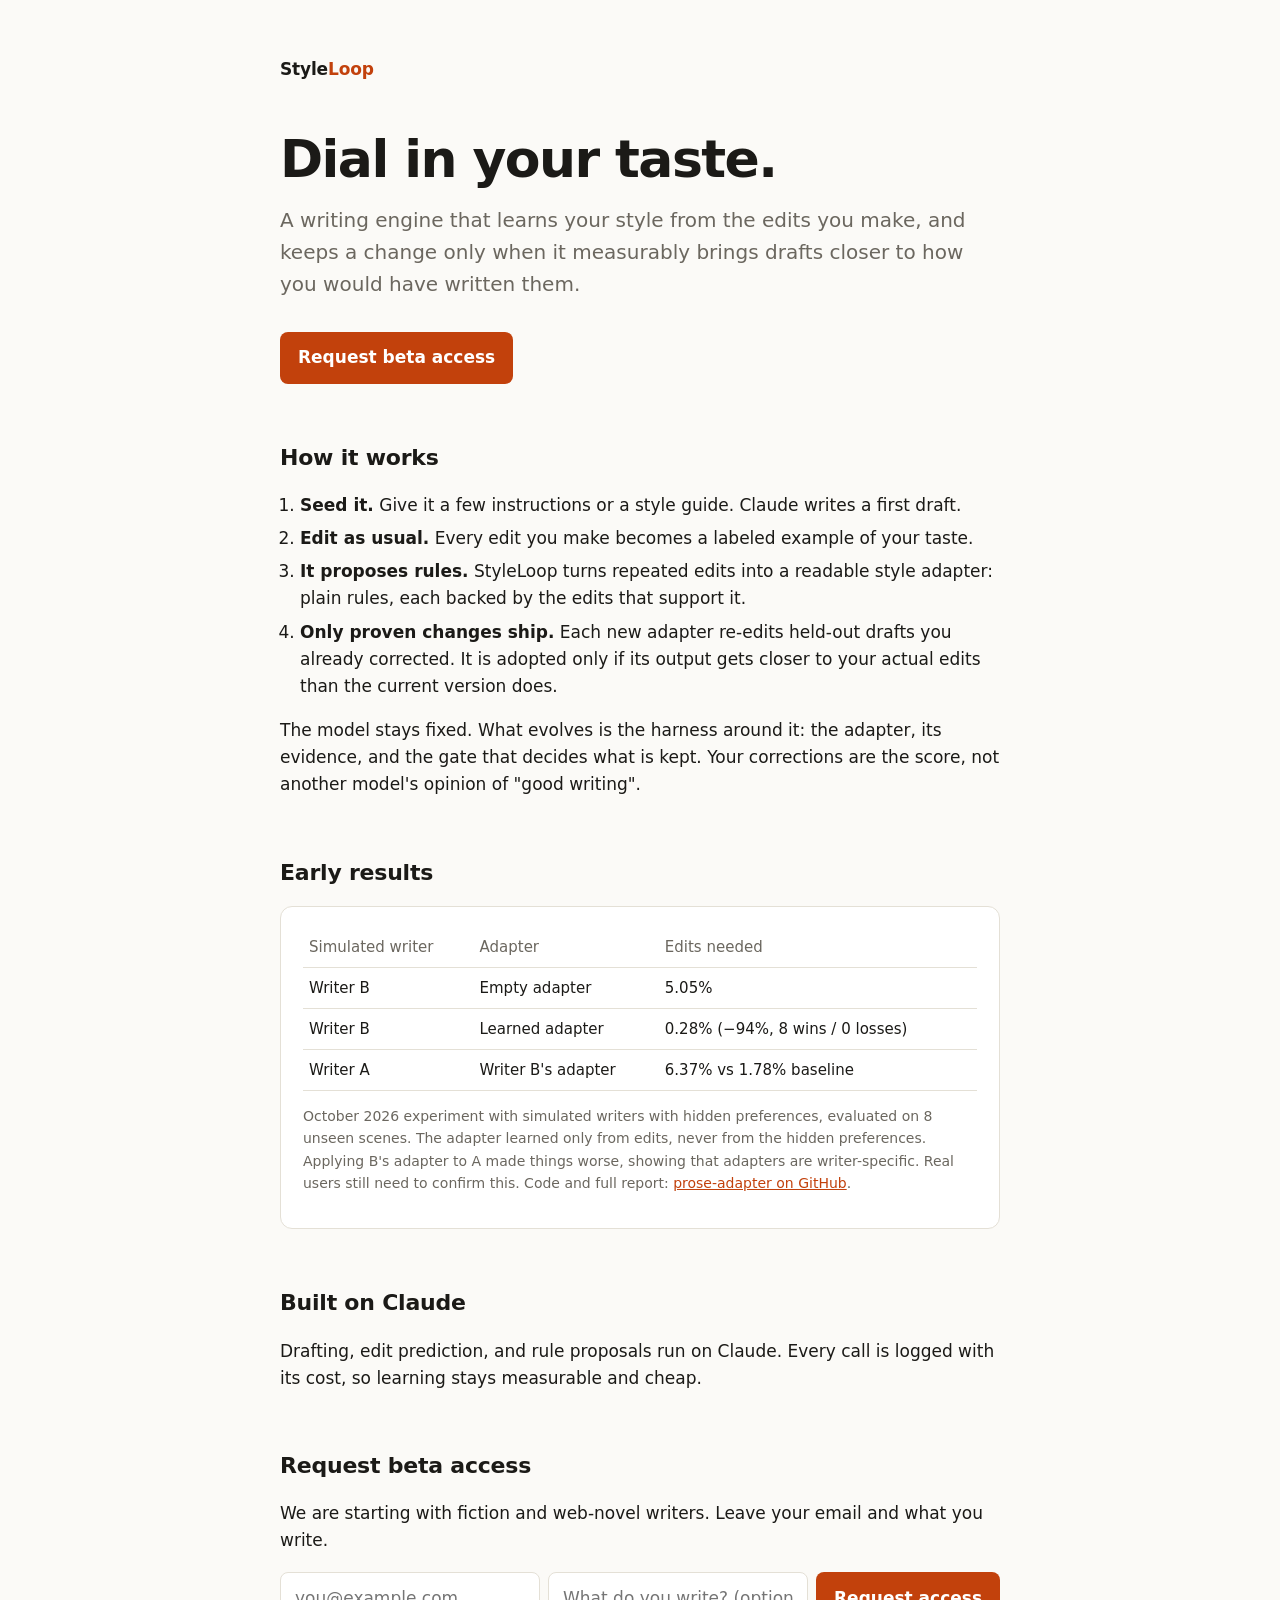
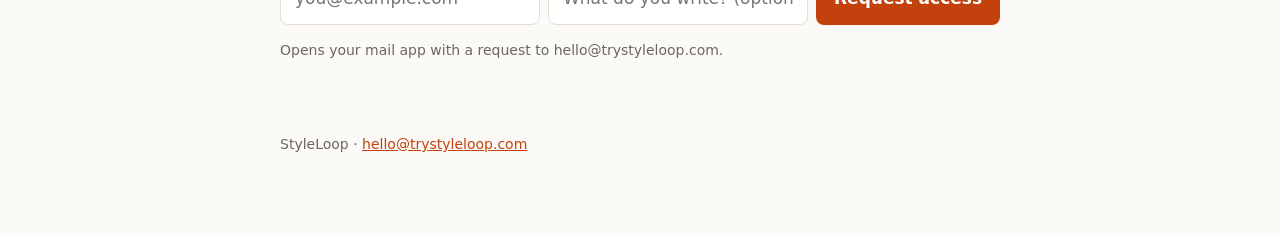
==== index.html @ 72908c26 "StyleLoop 한 페이지 사이트: 소개·시연 결과·베타 신청 Co-Authored-By: Claude Opus 5.5 <noreply@anthropic.com>" ====
<!doctype html>
<html lang="en">
<head>
<meta charset="utf-8">
<meta name="viewport" content="width=device-width, initial-scale=1">
<title>StyleLoop — Dial in your taste</title>
<meta name="description" content="StyleLoop is a writing engine that learns your style from the edits you make, and only keeps what measurably brings it closer to you.">
<style>
:root{--bg:#fbfaf7;--fg:#1b1a17;--muted:#6b675f;--line:#e4e0d6;--accent:#c2410c;--card:#fff}
@media (prefers-color-scheme:dark){:root{--bg:#141311;--fg:#eeeae2;--muted:#a19c91;--line:#2c2a26;--accent:#fb923c;--card:#1c1b18}}
*{box-sizing:border-box}
body{margin:0;background:var(--bg);color:var(--fg);font:17px/1.6 ui-sans-serif,system-ui,-apple-system,"Segoe UI",sans-serif}
main{max-width:760px;margin:0 auto;padding:56px 20px 80px}
.brand{font-weight:700;letter-spacing:-.01em}
.brand span{color:var(--accent)}
h1{font-size:clamp(34px,6vw,52px);line-height:1.1;letter-spacing:-.03em;margin:48px 0 16px}
.lead{font-size:20px;color:var(--muted);margin:0 0 32px}
h2{font-size:22px;margin:56px 0 12px;letter-spacing:-.01em}
ol,ul{padding-left:20px}li{margin:6px 0}
.card{background:var(--card);border:1px solid var(--line);border-radius:12px;padding:20px 22px;margin:16px 0}
table{width:100%;border-collapse:collapse;font-size:15px}
td,th{padding:8px 6px;border-bottom:1px solid var(--line);text-align:left}
th{color:var(--muted);font-weight:500}
.note{font-size:14px;color:var(--muted)}
form{display:flex;gap:8px;flex-wrap:wrap;margin-top:12px}
input{flex:1 1 240px;padding:12px 14px;border:1px solid var(--line);border-radius:8px;background:var(--card);color:var(--fg);font:inherit}
button{padding:12px 18px;border:0;border-radius:8px;background:var(--accent);color:#fff;font:inherit;font-weight:600;cursor:pointer}
a{color:var(--accent)}
footer{margin-top:72px;font-size:14px;color:var(--muted)}
</style>
</head>
<body>
<main>
<div class="brand">Style<span>Loop</span></div>

<h1>Dial in your taste.</h1>
<p class="lead">A writing engine that learns your style from the edits you make, and keeps a change only when it measurably brings drafts closer to how you would have written them.</p>

<a href="#beta"><button type="button">Request beta access</button></a>

<h2>How it works</h2>
<ol>
  <li><strong>Seed it.</strong> Give it a few instructions or a style guide. Claude writes a first draft.</li>
  <li><strong>Edit as usual.</strong> Every edit you make becomes a labeled example of your taste.</li>
  <li><strong>It proposes rules.</strong> StyleLoop turns repeated edits into a readable style adapter: plain rules, each backed by the edits that support it.</li>
  <li><strong>Only proven changes ship.</strong> Each new adapter re-edits held-out drafts you already corrected. It is adopted only if its output gets closer to your actual edits than the current version does.</li>
</ol>
<p>The model stays fixed. What evolves is the harness around it: the adapter, its evidence, and the gate that decides what is kept. Your corrections are the score, not another model's opinion of "good writing".</p>

<h2>Early results</h2>
<div class="card">
<table>
<tr><th>Simulated writer</th><th>Adapter</th><th>Edits needed</th></tr>
<tr><td>Writer B</td><td>Empty adapter</td><td>5.05%</td></tr>
<tr><td>Writer B</td><td>Learned adapter</td><td>0.28% (−94%, 8 wins / 0 losses)</td></tr>
<tr><td>Writer A</td><td>Writer B's adapter</td><td>6.37% vs 1.78% baseline</td></tr>
</table>
<p class="note">October 2026 experiment with simulated writers with hidden preferences, evaluated on 8 unseen scenes. The adapter learned only from edits, never from the hidden preferences. Applying B's adapter to A made things worse, showing that adapters are writer-specific. Real users still need to confirm this. Code and full report: <a href="https://github.com/moneycode11101-svg/prose-adapter">prose-adapter on GitHub</a>.</p>
</div>

<h2>Built on Claude</h2>
<p>Drafting, edit prediction, and rule proposals run on Claude. Every call is logged with its cost, so learning stays measurable and cheap.</p>

<h2 id="beta">Request beta access</h2>
<p>We are starting with fiction and web-novel writers. Leave your email and what you write.</p>
<form id="f">
  <input type="email" id="email" required placeholder="you@example.com" aria-label="Email">
  <input type="text" id="what" placeholder="What do you write? (optional)" aria-label="What do you write">
  <button type="submit">Request access</button>
</form>
<p class="note">Opens your mail app with a request to hello@trystyleloop.com.</p>

<footer>StyleLoop · <a href="mailto:hello@trystyleloop.com">hello@trystyleloop.com</a></footer>
</main>
<script>
document.getElementById('f').addEventListener('submit', function (e) {
  e.preventDefault();
  var email = document.getElementById('email').value;
  var what = document.getElementById('what').value;
  var body = 'Email: ' + email + '\nWhat I write: ' + what;
  location.href = 'mailto:hello@trystyleloop.com?subject=' + encodeURIComponent('StyleLoop beta request') + '&body=' + encodeURIComponent(body);
});
</script>
</body>
</html>
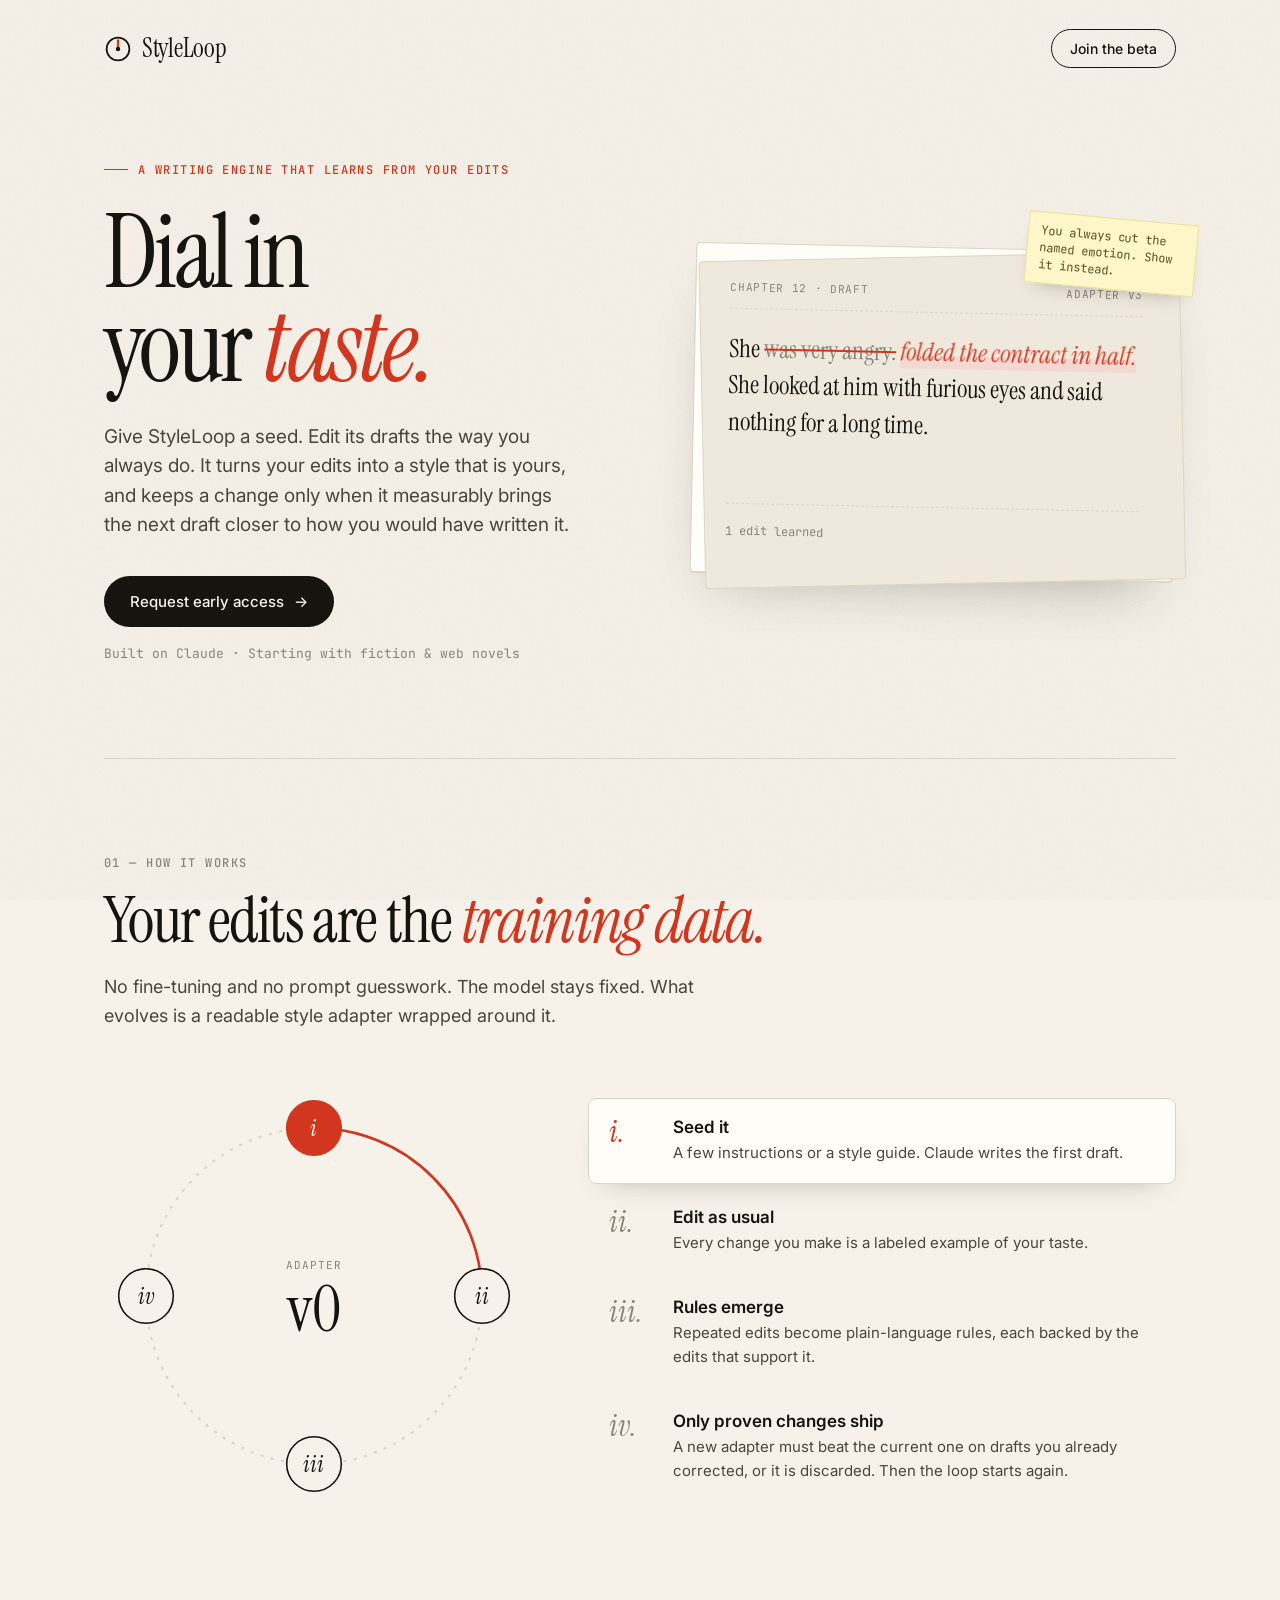
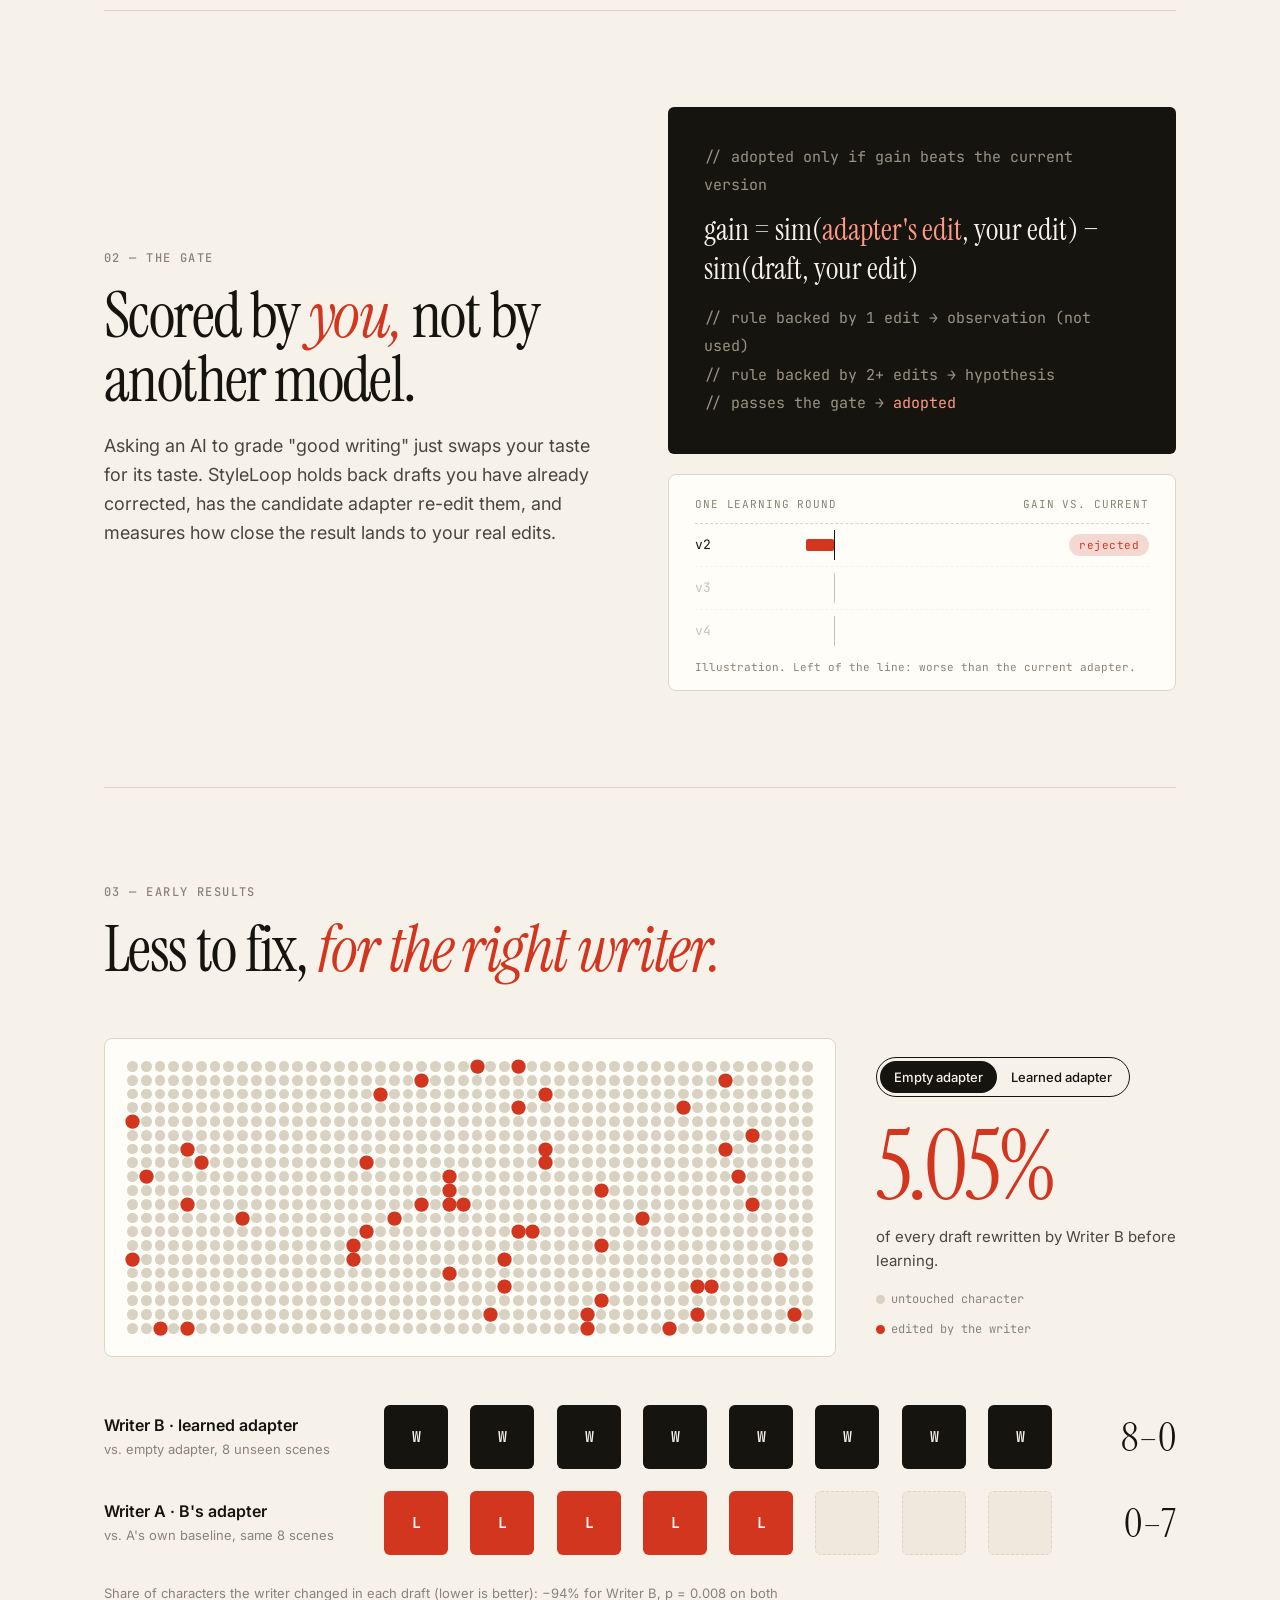
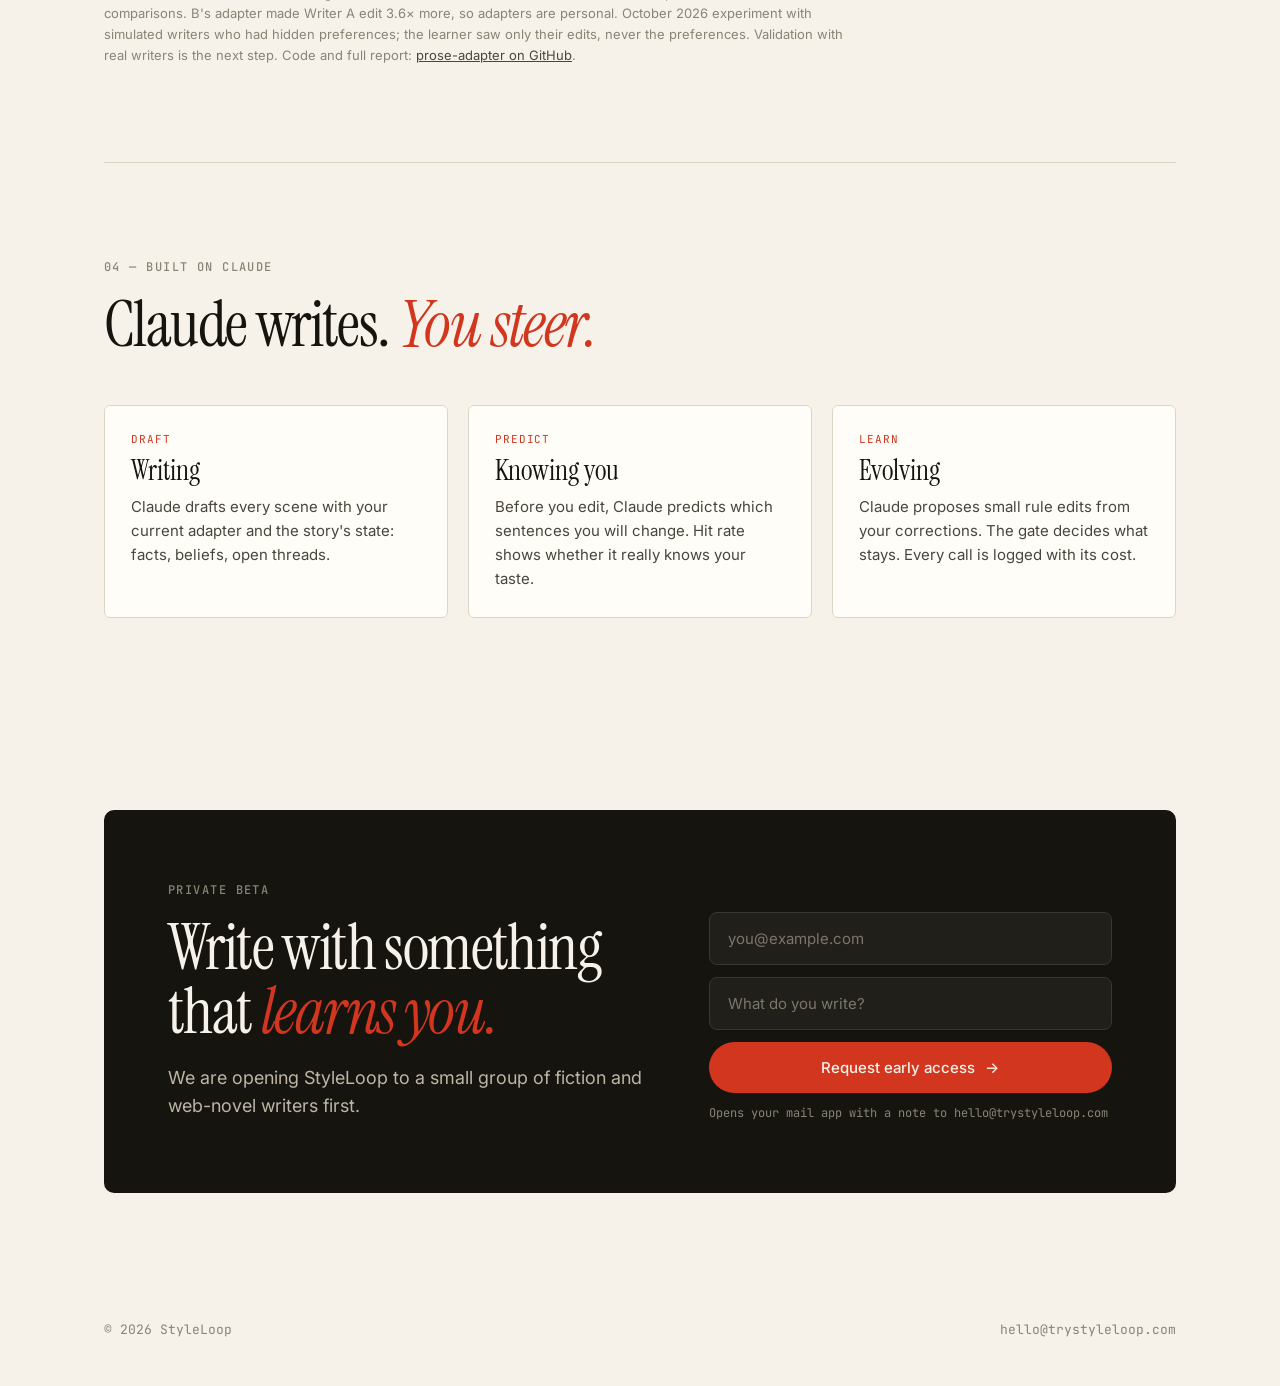
==== commit ed49ecc0: "사이트 재디자인: 편집 원고 콘셉트, 루프·관문·결과 모션그래픽 Co-Authored-By: Claude Opus 5.5 <noreply@anthropic.com>" ====
--- a/index.html
+++ b/index.html
@@ -4,80 +4,478 @@
 <meta charset="utf-8">
 <meta name="viewport" content="width=device-width, initial-scale=1">
 <title>StyleLoop — Dial in your taste</title>
-<meta name="description" content="StyleLoop is a writing engine that learns your style from the edits you make, and only keeps what measurably brings it closer to you.">
+<meta name="description" content="StyleLoop is a writing engine that learns your style from the edits you make, and keeps a change only when it measurably brings drafts closer to you.">
+<link rel="preconnect" href="https://fonts.googleapis.com">
+<link rel="preconnect" href="https://fonts.gstatic.com" crossorigin>
+<link href="https://fonts.googleapis.com/css2?family=Instrument+Serif:ital@0;1&family=Inter:wght@400;500;600&family=JetBrains+Mono:wght@400;500&display=swap" rel="stylesheet">
 <style>
-:root{--bg:#fbfaf7;--fg:#1b1a17;--muted:#6b675f;--line:#e4e0d6;--accent:#c2410c;--card:#fff}
-@media (prefers-color-scheme:dark){:root{--bg:#141311;--fg:#eeeae2;--muted:#a19c91;--line:#2c2a26;--accent:#fb923c;--card:#1c1b18}}
-*{box-sizing:border-box}
-body{margin:0;background:var(--bg);color:var(--fg);font:17px/1.6 ui-sans-serif,system-ui,-apple-system,"Segoe UI",sans-serif}
-main{max-width:760px;margin:0 auto;padding:56px 20px 80px}
-.brand{font-weight:700;letter-spacing:-.01em}
-.brand span{color:var(--accent)}
-h1{font-size:clamp(34px,6vw,52px);line-height:1.1;letter-spacing:-.03em;margin:48px 0 16px}
-.lead{font-size:20px;color:var(--muted);margin:0 0 32px}
-h2{font-size:22px;margin:56px 0 12px;letter-spacing:-.01em}
-ol,ul{padding-left:20px}li{margin:6px 0}
-.card{background:var(--card);border:1px solid var(--line);border-radius:12px;padding:20px 22px;margin:16px 0}
-table{width:100%;border-collapse:collapse;font-size:15px}
-td,th{padding:8px 6px;border-bottom:1px solid var(--line);text-align:left}
-th{color:var(--muted);font-weight:500}
-.note{font-size:14px;color:var(--muted)}
-form{display:flex;gap:8px;flex-wrap:wrap;margin-top:12px}
-input{flex:1 1 240px;padding:12px 14px;border:1px solid var(--line);border-radius:8px;background:var(--card);color:var(--fg);font:inherit}
-button{padding:12px 18px;border:0;border-radius:8px;background:var(--accent);color:#fff;font:inherit;font-weight:600;cursor:pointer}
-a{color:var(--accent)}
-footer{margin-top:72px;font-size:14px;color:var(--muted)}
+:root{
+  --paper:#f6f2ea;--paper-2:#efe9dd;--ink:#16140f;--ink-2:#4a463d;--muted:#8a8476;
+  --line:#ddd5c4;--red:#d2361f;--red-soft:#f4d9d2;--green:#2f6b3f;--card:#fffdf8;
+  --serif:"Instrument Serif",Georgia,serif;--sans:Inter,system-ui,-apple-system,sans-serif;--mono:"JetBrains Mono",ui-monospace,monospace;
+}
+*{box-sizing:border-box;margin:0;padding:0}
+html{scroll-behavior:smooth}
+body{background:var(--paper);color:var(--ink);font:16px/1.6 var(--sans);-webkit-font-smoothing:antialiased;overflow-x:hidden}
+body::before{content:"";position:fixed;inset:0;pointer-events:none;opacity:.35;z-index:0;
+  background-image:url("data:image/svg+xml,%3Csvg xmlns='http://www.w3.org/2000/svg' width='160' height='160'%3E%3Cfilter id='n'%3E%3CfeTurbulence type='fractalNoise' baseFrequency='.9' numOctaves='2'/%3E%3CfeColorMatrix values='0 0 0 0 0 0 0 0 0 0 0 0 0 0 0 0 0 0 .08 0'/%3E%3C/filter%3E%3Crect width='100%25' height='100%25' filter='url(%23n)'/%3E%3C/svg%3E")}
+.wrap{position:relative;z-index:1;max-width:1120px;margin:0 auto;padding:0 24px}
+a{color:inherit}
+
+/* nav */
+nav{display:flex;align-items:center;justify-content:space-between;padding:28px 0}
+.logo{display:flex;align-items:center;gap:10px;font-family:var(--serif);font-size:26px;letter-spacing:-.01em;text-decoration:none}
+.logo svg{width:28px;height:28px}
+.nav-cta{font:500 14px var(--sans);text-decoration:none;padding:10px 18px;border:1px solid var(--ink);border-radius:999px;transition:.2s}
+.nav-cta:hover{background:var(--ink);color:var(--paper)}
+
+/* hero */
+.hero{display:grid;grid-template-columns:1.05fr .95fr;gap:56px;align-items:center;padding:64px 0 96px}
+.eyebrow{font:500 12px var(--mono);letter-spacing:.12em;text-transform:uppercase;color:var(--red);display:flex;align-items:center;gap:10px;margin-bottom:28px}
+.eyebrow::before{content:"";width:24px;height:1px;background:var(--red)}
+h1{font-family:var(--serif);font-weight:400;font-size:clamp(56px,8vw,104px);line-height:.92;letter-spacing:-.035em}
+h1 em{color:var(--red)}
+.lead{font-size:19px;line-height:1.55;color:var(--ink-2);max-width:470px;margin:28px 0 36px}
+.btn{display:inline-flex;align-items:center;gap:10px;background:var(--ink);color:var(--paper);font:500 15px var(--sans);text-decoration:none;padding:16px 26px;border-radius:999px;border:0;cursor:pointer;transition:transform .2s,background .2s}
+.btn:hover{background:var(--red);transform:translateY(-2px)}
+.btn span{transition:transform .2s}.btn:hover span{transform:translateX(4px)}
+.hero-note{margin-top:18px;font:13px var(--mono);color:var(--muted)}
+
+/* manuscript card */
+.sheet{position:relative;background:var(--card);border:1px solid var(--line);border-radius:4px;padding:36px 34px 28px;
+  box-shadow:0 1px 0 var(--line),0 30px 60px -30px rgba(40,30,10,.35);transform:rotate(1.2deg)}
+.sheet::after{content:"";position:absolute;inset:8px -8px -8px 8px;background:var(--paper-2);border:1px solid var(--line);border-radius:4px;z-index:-1;transform:rotate(-2.4deg)}
+.sheet-head{display:flex;justify-content:space-between;font:11px var(--mono);color:var(--muted);letter-spacing:.06em;text-transform:uppercase;margin-bottom:22px;padding-bottom:14px;border-bottom:1px dashed var(--line)}
+.prose{font-family:var(--serif);font-size:25px;line-height:1.45;min-height:150px}
+.prose del{color:var(--muted);text-decoration:line-through;text-decoration-color:var(--red);text-decoration-thickness:2px}
+.prose ins{text-decoration:none;color:var(--red);font-style:italic;background:linear-gradient(transparent 62%,var(--red-soft) 62%)}
+.prose .fade{animation:fade .5s ease both}
+@keyframes fade{from{opacity:0;transform:translateY(3px)}to{opacity:1;transform:none}}
+.margin-note{position:absolute;right:-18px;top:-34px;transform:rotate(4deg);background:#fff6c9;border:1px solid #eadf9d;padding:10px 12px;font:12px/1.4 var(--mono);color:#5a5020;width:170px;box-shadow:0 10px 20px -12px rgba(0,0,0,.3)}
+.sheet-foot{display:flex;align-items:center;justify-content:space-between;margin-top:22px;padding-top:14px;border-top:1px dashed var(--line);font:12px var(--mono);color:var(--muted)}
+.chip{display:inline-flex;align-items:center;gap:6px;padding:5px 10px;border-radius:999px;background:#e3efe4;color:var(--green);font-weight:500}
+.chip::before{content:"";width:6px;height:6px;border-radius:50%;background:var(--green)}
+
+/* sections */
+section{padding:96px 0;border-top:1px solid var(--line)}
+.sec-label{font:500 12px var(--mono);letter-spacing:.12em;text-transform:uppercase;color:var(--muted);margin-bottom:18px}
+h2{font-family:var(--serif);font-weight:400;font-size:clamp(40px,5vw,64px);line-height:1;letter-spacing:-.025em;max-width:780px}
+h2 em{color:var(--red)}
+.sub{color:var(--ink-2);font-size:18px;max-width:620px;margin-top:20px}
+
+/* loop */
+
+/* principle */
+.principle{display:grid;grid-template-columns:1fr 1fr;gap:56px;align-items:center}
+.formula{background:var(--ink);color:var(--paper);border-radius:6px;padding:36px;font:15px/1.9 var(--mono)}
+.formula .k{color:#ff9a85}.formula .c{color:#9a9384}
+.formula .big{font-family:var(--serif);font-size:30px;line-height:1.3;color:var(--paper);display:block;margin:10px 0 16px}
+
+.fine{font-size:13px;color:var(--muted);margin-top:28px;max-width:760px}
+.fine a{color:var(--ink-2)}
+
+/* claude */
+.claude-grid{display:grid;grid-template-columns:repeat(3,1fr);gap:20px;margin-top:48px}
+.cg{background:var(--card);border:1px solid var(--line);border-radius:6px;padding:26px}
+.cg .tag{font:11px var(--mono);letter-spacing:.08em;text-transform:uppercase;color:var(--red)}
+.cg h3{font-family:var(--serif);font-weight:400;font-size:28px;margin:10px 0 8px;line-height:1.1}
+.cg p{color:var(--ink-2);font-size:15px}
+
+/* beta */
+.beta{background:var(--ink);color:var(--paper);border-radius:10px;padding:72px 64px;display:grid;grid-template-columns:1.1fr .9fr;gap:48px;align-items:end;margin:96px 0}
+.beta h2{color:var(--paper)}
+.beta .sub{color:#bdb6a6}
+form{display:grid;gap:12px}
+input{width:100%;padding:16px 18px;border-radius:8px;border:1px solid #3a372f;background:#211f19;color:var(--paper);font:15px var(--sans);outline:none;transition:border .2s}
+input::placeholder{color:#7d776a}
+input:focus{border-color:var(--red)}
+form .btn{background:var(--red);justify-content:center}
+form .btn:hover{background:#ef4a30}
+.form-note{font:12px var(--mono);color:#8a8476}
+
+footer{display:flex;justify-content:space-between;align-items:center;padding:32px 0 48px;font:13px var(--mono);color:var(--muted)}
+footer a{text-decoration:none}footer a:hover{color:var(--red)}
+
+
+/* loop ring */
+.loop-wrap{display:grid;grid-template-columns:420px 1fr;gap:64px;align-items:center;margin-top:56px}
+.ring{width:100%;max-width:420px;aspect-ratio:1;position:relative}
+.ring svg{width:100%;height:100%;overflow:visible}
+.ring .track{fill:none;stroke:var(--line);stroke-width:2;stroke-dasharray:3 7}
+.ring .prog{fill:none;stroke:var(--red);stroke-width:2.5;stroke-linecap:round;transition:stroke-dashoffset 1.4s cubic-bezier(.6,0,.2,1)}
+.ring .node circle{fill:var(--paper);stroke:var(--ink);stroke-width:1.5;transition:.4s}
+.ring .node text{font:italic 22px var(--serif);fill:var(--ink);text-anchor:middle;dominant-baseline:central;transition:.4s}
+.ring .node.on circle{fill:var(--red);stroke:var(--red)}
+.ring .node.on text{fill:#fff}
+.ring-center{position:absolute;inset:0;display:flex;flex-direction:column;align-items:center;justify-content:center;pointer-events:none}
+.ring-center .k{font:11px var(--mono);letter-spacing:.1em;text-transform:uppercase;color:var(--muted)}
+.ring-center .v{font-family:var(--serif);font-size:64px;line-height:1;margin-top:6px}
+.ring-center .v.bump{animation:bump .6s ease}
+@keyframes bump{0%{transform:scale(1)}40%{transform:scale(1.18);color:var(--red)}100%{transform:scale(1)}}
+.steps{display:grid;gap:4px}
+.st{display:grid;grid-template-columns:48px 1fr;gap:16px;padding:18px 20px;border-radius:8px;border:1px solid transparent;transition:.4s}
+.st .n{font:italic 30px/1 var(--serif);color:var(--muted);transition:.4s}
+.st h3{font:600 17px var(--sans);margin-bottom:4px}
+.st p{color:var(--ink-2);font-size:15px}
+.st.on{background:var(--card);border-color:var(--line);box-shadow:0 14px 30px -20px rgba(40,30,10,.35)}
+.st.on .n{color:var(--red)}
+
+/* gate animation */
+.gate{background:var(--card);border:1px solid var(--line);border-radius:8px;padding:22px 26px 16px;margin-top:20px}
+.gate-head{display:flex;justify-content:space-between;font:11px var(--mono);letter-spacing:.08em;text-transform:uppercase;color:var(--muted);margin-bottom:12px}
+.cand{display:grid;grid-template-columns:44px 1fr 112px;gap:14px;align-items:center;padding:10px 0;border-top:1px dashed var(--line);font:13px var(--mono);opacity:.25;transition:opacity .4s}
+.cand.show{opacity:1}
+.cand .axis{position:relative;height:18px}
+.cand .axis::before{content:"";position:absolute;left:30%;top:-6px;bottom:-6px;width:1px;background:var(--ink)}
+.cand .gbar{position:absolute;top:3px;height:12px;border-radius:2px;background:var(--muted);width:0;left:30%;transition:width .9s cubic-bezier(.2,.8,.2,1),left .9s cubic-bezier(.2,.8,.2,1),background .3s}
+.cand .verdict{justify-self:end;padding:4px 10px;border-radius:999px;font-size:11px;letter-spacing:.04em;opacity:0;transform:scale(.8);transition:.35s}
+.cand.done .verdict{opacity:1;transform:none}
+.verdict.no{background:var(--red-soft);color:var(--red)}
+.verdict.yes{background:#e3efe4;color:var(--green)}
+.cand.adopted .gbar{background:var(--green)}
+.cand.rejected .gbar{background:var(--red)}
+.gate-foot{font:11px var(--mono);color:var(--muted);margin-top:8px}
+
+/* results: dot field */
+.field-wrap{display:grid;grid-template-columns:1fr 300px;gap:40px;margin-top:56px;align-items:center}
+.field{display:grid;grid-template-columns:repeat(50,1fr);gap:3px;padding:22px;background:var(--card);border:1px solid var(--line);border-radius:8px}
+.field i{display:block;aspect-ratio:1;border-radius:50%;background:#d9d2c2;transition:background .5s,transform .5s}
+.field i.r{background:var(--red);transform:scale(1.3)}
+.toggle{display:inline-flex;border:1px solid var(--ink);border-radius:999px;padding:3px;margin-bottom:22px}
+.toggle button{border:0;background:none;font:500 13px var(--sans);padding:8px 14px;border-radius:999px;cursor:pointer;color:var(--ink);transition:.3s}
+.toggle button.on{background:var(--ink);color:var(--paper)}
+.readout .big{font-family:var(--serif);font-size:96px;line-height:1;letter-spacing:-.03em;transition:color .4s}
+.readout .big.red{color:var(--red)}
+.readout .cap{color:var(--ink-2);margin-top:10px;font-size:15px;min-height:48px}
+.readout .legend{display:flex;flex-wrap:wrap;gap:14px;margin-top:18px;font:12px var(--mono);color:var(--muted)}
+.readout .legend span::before{content:"";display:inline-block;width:9px;height:9px;border-radius:50%;margin-right:6px;vertical-align:-1px;background:#d9d2c2}
+.readout .legend span.r::before{background:var(--red)}
+
+/* results: scene tiles */
+.duels{display:grid;gap:22px;margin-top:48px}
+.duel{display:grid;grid-template-columns:260px 1fr 90px;gap:20px;align-items:center}
+.duel .lbl{font-weight:600}.duel .lbl small{display:block;font-weight:400;color:var(--muted);font-size:13px}
+.tiles{display:grid;grid-template-columns:repeat(8,1fr);gap:8px;perspective:600px}
+.tile{aspect-ratio:1;max-width:64px;border-radius:6px;position:relative;transform-style:preserve-3d;transition:transform .6s cubic-bezier(.3,1.4,.5,1)}
+.tile b,.tile s{position:absolute;inset:0;display:flex;align-items:center;justify-content:center;border-radius:6px;backface-visibility:hidden;font:600 15px var(--mono);text-decoration:none}
+.tile b{background:var(--paper-2);border:1px dashed var(--line)}
+.tile s{transform:rotateY(180deg)}
+.tile.w s{background:var(--ink);color:var(--paper)}
+.tile.l s{background:var(--red);color:#fff}
+.tile.flip{transform:rotateY(180deg)}
+.duel .score{font-family:var(--serif);font-size:40px;line-height:1;text-align:right;font-variant-numeric:tabular-nums}
+
+@media (max-width:900px){
+  .loop-wrap,.field-wrap{grid-template-columns:1fr}
+  .ring{margin:0 auto;max-width:340px}
+  .duel{grid-template-columns:1fr;gap:10px}
+  .duel .score{text-align:left}
+}
+@media (max-width:540px){
+  .field{grid-template-columns:repeat(25,1fr);padding:14px}
+  .readout .big{font-size:72px}
+}
+
+/* reveal */
+.rv{opacity:0;transform:translateY(18px);transition:opacity .8s ease,transform .8s ease}
+.rv.in{opacity:1;transform:none}
+
+@media (max-width:900px){
+  .hero,.principle,.beta{grid-template-columns:1fr}
+  .hero{padding:32px 0 72px;gap:64px}
+  .margin-note{display:none}
+  .claude-grid{grid-template-columns:1fr}
+  .beta{padding:48px 28px}
+}
+@media (max-width:540px){
+  .wrap{padding:0 16px}
+  .prose{font-size:21px}
+  .sheet{padding:28px 22px 22px}
+  section{padding:72px 0}
+  footer{flex-direction:column;gap:10px}
+}
+@media (prefers-reduced-motion:reduce){*{animation:none!important;transition:none!important}.rv{opacity:1;transform:none}}
 </style>
 </head>
 <body>
-<main>
-<div class="brand">Style<span>Loop</span></div>
-
-<h1>Dial in your taste.</h1>
-<p class="lead">A writing engine that learns your style from the edits you make, and keeps a change only when it measurably brings drafts closer to how you would have written them.</p>
-
-<a href="#beta"><button type="button">Request beta access</button></a>
-
-<h2>How it works</h2>
-<ol>
-  <li><strong>Seed it.</strong> Give it a few instructions or a style guide. Claude writes a first draft.</li>
-  <li><strong>Edit as usual.</strong> Every edit you make becomes a labeled example of your taste.</li>
-  <li><strong>It proposes rules.</strong> StyleLoop turns repeated edits into a readable style adapter: plain rules, each backed by the edits that support it.</li>
-  <li><strong>Only proven changes ship.</strong> Each new adapter re-edits held-out drafts you already corrected. It is adopted only if its output gets closer to your actual edits than the current version does.</li>
-</ol>
-<p>The model stays fixed. What evolves is the harness around it: the adapter, its evidence, and the gate that decides what is kept. Your corrections are the score, not another model's opinion of "good writing".</p>
-
-<h2>Early results</h2>
-<div class="card">
-<table>
-<tr><th>Simulated writer</th><th>Adapter</th><th>Edits needed</th></tr>
-<tr><td>Writer B</td><td>Empty adapter</td><td>5.05%</td></tr>
-<tr><td>Writer B</td><td>Learned adapter</td><td>0.28% (−94%, 8 wins / 0 losses)</td></tr>
-<tr><td>Writer A</td><td>Writer B's adapter</td><td>6.37% vs 1.78% baseline</td></tr>
-</table>
-<p class="note">October 2026 experiment with simulated writers with hidden preferences, evaluated on 8 unseen scenes. The adapter learned only from edits, never from the hidden preferences. Applying B's adapter to A made things worse, showing that adapters are writer-specific. Real users still need to confirm this. Code and full report: <a href="https://github.com/moneycode11101-svg/prose-adapter">prose-adapter on GitHub</a>.</p>
+<div class="wrap">
+
+<nav>
+  <a class="logo" href="#">
+    <svg viewBox="0 0 32 32" fill="none" aria-hidden="true"><circle cx="16" cy="16" r="13" stroke="#16140f" stroke-width="2"/><path d="M16 16 L16 6" stroke="#d2361f" stroke-width="2.5" stroke-linecap="round"/><circle cx="16" cy="16" r="2.5" fill="#16140f"/></svg>
+    StyleLoop
+  </a>
+  <a class="nav-cta" href="#beta">Join the beta</a>
+</nav>
+
+<header class="hero">
+  <div>
+    <div class="eyebrow">A writing engine that learns from your edits</div>
+    <h1>Dial in<br>your <em>taste.</em></h1>
+    <p class="lead">Give StyleLoop a seed. Edit its drafts the way you always do. It turns your edits into a style that is yours, and keeps a change only when it measurably brings the next draft closer to how you would have written it.</p>
+    <a class="btn" href="#beta">Request early access <span>→</span></a>
+    <div class="hero-note">Built on Claude · Starting with fiction &amp; web novels</div>
+  </div>
+
+  <div class="sheet" aria-label="Example of an edited draft">
+    <div class="sheet-head"><span>Chapter 12 · draft</span><span id="ver">adapter v3</span></div>
+    <p class="prose" id="prose"></p>
+    <div class="margin-note" id="note">You always cut the named emotion. Show it instead.</div>
+    <div class="sheet-foot"><span id="edits">3 edits learned</span><span class="chip" id="chip">v4 adopted</span></div>
+  </div>
+</header>
+
+<section class="rv">
+  <div class="sec-label">01 — How it works</div>
+  <h2>Your edits are the <em>training data.</em></h2>
+  <p class="sub">No fine-tuning and no prompt guesswork. The model stays fixed. What evolves is a readable style adapter wrapped around it.</p>
+  <div class="loop-wrap">
+    <div class="ring">
+      <svg viewBox="0 0 400 400" aria-hidden="true">
+        <circle class="track" cx="200" cy="200" r="160"/>
+        <circle class="prog" id="prog" cx="200" cy="200" r="160" transform="rotate(-90 200 200)"/>
+        <g class="node"><circle cx="200" cy="40" r="26"/><text x="200" y="40">i</text></g>
+        <g class="node"><circle cx="360" cy="200" r="26"/><text x="360" y="200">ii</text></g>
+        <g class="node"><circle cx="200" cy="360" r="26"/><text x="200" y="360">iii</text></g>
+        <g class="node"><circle cx="40" cy="200" r="26"/><text x="40" y="200">iv</text></g>
+      </svg>
+      <div class="ring-center"><div class="k">adapter</div><div class="v" id="ringv">v0</div></div>
+    </div>
+    <div class="steps">
+      <div class="st"><div class="n">i.</div><div><h3>Seed it</h3><p>A few instructions or a style guide. Claude writes the first draft.</p></div></div>
+      <div class="st"><div class="n">ii.</div><div><h3>Edit as usual</h3><p>Every change you make is a labeled example of your taste.</p></div></div>
+      <div class="st"><div class="n">iii.</div><div><h3>Rules emerge</h3><p>Repeated edits become plain-language rules, each backed by the edits that support it.</p></div></div>
+      <div class="st"><div class="n">iv.</div><div><h3>Only proven changes ship</h3><p>A new adapter must beat the current one on drafts you already corrected, or it is discarded. Then the loop starts again.</p></div></div>
+    </div>
+  </div>
+</section>
+
+<section class="rv">
+  <div class="principle">
+    <div>
+      <div class="sec-label">02 — The gate</div>
+      <h2>Scored by <em>you,</em> not by another model.</h2>
+      <p class="sub">Asking an AI to grade "good writing" just swaps your taste for its taste. StyleLoop holds back drafts you have already corrected, has the candidate adapter re-edit them, and measures how close the result lands to your real edits.</p>
+    </div>
+    <div>
+    <div class="formula">
+      <span class="c">// adopted only if gain beats the current version</span>
+      <span class="big">gain = sim(<span class="k">adapter's edit</span>, your edit) − sim(draft, your edit)</span>
+      <span class="c">// rule backed by 1 edit → observation (not used)</span><br>
+      <span class="c">// rule backed by 2+ edits → hypothesis</span><br>
+      <span class="c">// passes the gate → </span><span class="k">adopted</span>
+    </div>
+    <div class="gate" id="gate">
+      <div class="gate-head"><span>One learning round</span><span>gain vs. current</span></div>
+      <div class="cand" data-g="-0.35" data-ok="0"><span>v2</span><div class="axis"><div class="gbar"></div></div><span class="verdict no">rejected</span></div>
+      <div class="cand" data-g="0.08" data-ok="0"><span>v3</span><div class="axis"><div class="gbar"></div></div><span class="verdict no">more losses</span></div>
+      <div class="cand" data-g="0.9" data-ok="1"><span>v4</span><div class="axis"><div class="gbar"></div></div><span class="verdict yes">adopted</span></div>
+      <div class="gate-foot">Illustration. Left of the line: worse than the current adapter.</div>
+    </div>
+    </div>
+  </div>
+</section>
+
+<section class="rv" id="results">
+  <div class="sec-label">03 — Early results</div>
+  <h2>Less to fix, <em>for the right writer.</em></h2>
+  <div class="field-wrap">
+    <div class="field" id="field" aria-label="Characters changed by the writer"></div>
+    <div class="readout">
+      <div class="toggle" id="toggle"><button data-k="0" class="on">Empty adapter</button><button data-k="1">Learned adapter</button></div>
+      <div class="big" id="pct">5.05%</div>
+      <div class="cap" id="cap">of every draft rewritten by Writer B before learning.</div>
+      <div class="legend"><span>untouched character</span><span class="r">edited by the writer</span></div>
+    </div>
+  </div>
+
+  <div class="duels" id="duels">
+    <div class="duel"><div class="lbl">Writer B · learned adapter<small>vs. empty adapter, 8 unseen scenes</small></div><div class="tiles" data-kind="w"></div><div class="score"><span class="counter">0</span>–0</div></div>
+    <div class="duel"><div class="lbl">Writer A · B's adapter<small>vs. A's own baseline, same 8 scenes</small></div><div class="tiles" data-kind="l"></div><div class="score">0–<span class="counter">0</span></div></div>
+  </div>
+
+  <p class="fine">Share of characters the writer changed in each draft (lower is better): −94% for Writer B, p = 0.008 on both comparisons. B's adapter made Writer A edit 3.6× more, so adapters are personal. October 2026 experiment with simulated writers who had hidden preferences; the learner saw only their edits, never the preferences. Validation with real writers is the next step. Code and full report: <a href="https://github.com/moneycode11101-svg/prose-adapter">prose-adapter on GitHub</a>.</p>
+</section>
+
+<section class="rv">
+  <div class="sec-label">04 — Built on Claude</div>
+  <h2>Claude writes. <em>You steer.</em></h2>
+  <div class="claude-grid">
+    <div class="cg"><div class="tag">Draft</div><h3>Writing</h3><p>Claude drafts every scene with your current adapter and the story's state: facts, beliefs, open threads.</p></div>
+    <div class="cg"><div class="tag">Predict</div><h3>Knowing you</h3><p>Before you edit, Claude predicts which sentences you will change. Hit rate shows whether it really knows your taste.</p></div>
+    <div class="cg"><div class="tag">Learn</div><h3>Evolving</h3><p>Claude proposes small rule edits from your corrections. The gate decides what stays. Every call is logged with its cost.</p></div>
+  </div>
+</section>
+
+<div class="beta rv" id="beta">
+  <div>
+    <div class="sec-label" style="color:#8a8476">Private beta</div>
+    <h2>Write with something that <em>learns you.</em></h2>
+    <p class="sub">We are opening StyleLoop to a small group of fiction and web-novel writers first.</p>
+  </div>
+  <form id="f">
+    <input type="email" id="email" required placeholder="you@example.com" aria-label="Email">
+    <input type="text" id="what" placeholder="What do you write?" aria-label="What do you write">
+    <button class="btn" type="submit">Request early access <span>→</span></button>
+    <div class="form-note">Opens your mail app with a note to hello@trystyleloop.com</div>
+  </form>
 </div>
 
-<h2>Built on Claude</h2>
-<p>Drafting, edit prediction, and rule proposals run on Claude. Every call is logged with its cost, so learning stays measurable and cheap.</p>
-
-<h2 id="beta">Request beta access</h2>
-<p>We are starting with fiction and web-novel writers. Leave your email and what you write.</p>
-<form id="f">
-  <input type="email" id="email" required placeholder="you@example.com" aria-label="Email">
-  <input type="text" id="what" placeholder="What do you write? (optional)" aria-label="What do you write">
-  <button type="submit">Request access</button>
-</form>
-<p class="note">Opens your mail app with a request to hello@trystyleloop.com.</p>
-
-<footer>StyleLoop · <a href="mailto:hello@trystyleloop.com">hello@trystyleloop.com</a></footer>
-</main>
+<footer>
+  <span>© 2026 StyleLoop</span>
+  <a href="mailto:hello@trystyleloop.com">hello@trystyleloop.com</a>
+</footer>
+</div>
+
 <script>
-document.getElementById('f').addEventListener('submit', function (e) {
+
+function onSeen(el, fn){
+  const o = new IntersectionObserver(es => { if (es[0].isIntersecting) { o.disconnect(); fn(); } }, {threshold:.3});
+  o.observe(el);
+}
+function countTo(el, from, to, digits, suffix){
+  const t0 = performance.now(), dur = 1100;
+  (function f(t){
+    const p = Math.max(0, Math.min(1, (t - t0) / dur)), e = 1 - Math.pow(1 - p, 3);
+    el.textContent = (from + (to - from) * e).toFixed(digits) + suffix;
+    if (p < 1) requestAnimationFrame(f);
+  })(t0);
+}
+// hero: one sentence edited step by step, like the writer's own redline
+const frames = [
+  {v:"adapter v3", e:"0 edits learned", html:'She was very angry. She looked at him with furious eyes and said nothing for a long time.'},
+  {v:"adapter v3", e:"1 edit learned", html:'She <del>was very angry.</del> <ins class="fade">folded the contract in half.</ins> She looked at him with furious eyes and said nothing for a long time.'},
+  {v:"adapter v3", e:"2 edits learned", html:'She <del>was very angry.</del> <ins>folded the contract in half.</ins> <del>She looked at him with furious eyes and said nothing for a long time.</del> <ins class="fade">Then once more.</ins>'},
+  {v:"adapter v4", e:"3 edits learned", html:'She folded the contract in half. Then once more.'}
+];
+const prose = document.getElementById('prose'), ver = document.getElementById('ver'), edits = document.getElementById('edits'), chip = document.getElementById('chip');
+let i = 0;
+function tick(){
+  const f = frames[i];
+  prose.innerHTML = f.html; ver.textContent = f.v; edits.textContent = f.e;
+  chip.style.visibility = i === frames.length - 1 ? 'visible' : 'hidden';
+  i = (i + 1) % frames.length;
+}
+tick(); setInterval(tick, 2200);
+
+// reveal on scroll
+const io = new IntersectionObserver(es => es.forEach(e => {
+  if (!e.isIntersecting) return;
+  e.target.classList.add('in');
+  io.unobserve(e.target);
+}), {threshold:.15});
+document.querySelectorAll('.rv').forEach(el => io.observe(el));
+
+// loop ring: walk the four steps, bump the version each lap
+(function(){
+  const prog = document.getElementById('prog'), len = 2 * Math.PI * 160;
+  prog.style.strokeDasharray = len;
+  prog.style.strokeDashoffset = len;
+  const nodes = document.querySelectorAll('.ring .node'), steps = document.querySelectorAll('.st'), v = document.getElementById('ringv');
+  let k = 0, lap = 0;
+  function step(){
+    nodes.forEach((n, j) => n.classList.toggle('on', j === k));
+    steps.forEach((s, j) => s.classList.toggle('on', j === k));
+    prog.style.strokeDashoffset = len * (1 - (k + 1) / 4);
+    if (k === 3) setTimeout(() => {
+      lap++;
+      v.textContent = 'v' + lap;
+      v.classList.remove('bump');
+      void v.offsetWidth;
+      v.classList.add('bump');
+    }, 900);
+    k = (k + 1) % 4;
+    if (k === 0) setTimeout(() => {
+      prog.style.transition = 'none';
+      prog.style.strokeDashoffset = len;
+      void prog.offsetWidth;
+      prog.style.transition = '';
+    }, 1900);
+  }
+  onSeen(document.querySelector('.loop-wrap'), () => { step(); setInterval(step, 2000); });
+})();
+
+// gate: candidates grow from the zero line, then get a verdict
+(function(){
+  const rows = [...document.querySelectorAll('.cand')];
+  function run(){
+    rows.forEach(r => {
+      r.className = 'cand';
+      const bar = r.querySelector('.gbar');
+      bar.style.width = 0;
+      bar.style.left = '30%';
+    });
+    rows.forEach((r, j) => setTimeout(() => {
+      const g = parseFloat(r.dataset.g), bar = r.querySelector('.gbar');
+      r.classList.add('show');
+      if (g < 0) {
+        bar.style.left = (30 + g * 30) + '%';
+        bar.style.width = (-g * 30) + '%';
+      } else {
+        bar.style.width = (g * 70) + '%';
+      }
+      setTimeout(() => r.classList.add('done', r.dataset.ok === '1' ? 'adopted' : 'rejected'), 950);
+    }, 400 + j * 1300));
+  }
+  onSeen(document.getElementById('gate'), () => { run(); setInterval(run, 6500); });
+})();
+
+// dot field: 1,000 characters, red = edited by the writer (5.05% vs 0.28%)
+(function(){
+  const field = document.getElementById('field'), total = 1000, dots = [];
+  for (let j = 0; j < total; j++) {
+    const d = document.createElement('i');
+    field.appendChild(d);
+    dots.push(d);
+  }
+  // fixed shuffle, so the learned state's red dots are a subset of the empty state's
+  const order = [...Array(total).keys()];
+  let seed = 7;
+  for (let j = total - 1; j > 0; j--) {
+    seed = (seed * 9301 + 49297) % 233280;
+    const r = Math.floor(seed / 233280 * (j + 1));
+    [order[j], order[r]] = [order[r], order[j]];
+  }
+  const states = [
+    {red: 51, pct: 5.05, cap: 'of every draft rewritten by Writer B before learning.', cls: 'red'},
+    {red: 3, pct: 0.28, cap: "after StyleLoop learned from B's edits, on scenes it had never seen.", cls: ''}
+  ];
+  const pct = document.getElementById('pct'), cap = document.getElementById('cap'), btns = document.querySelectorAll('#toggle button');
+  let cur = -1, timer;
+  function show(k){
+    if (k === cur) return;
+    const from = cur < 0 ? 0 : states[cur].pct;
+    cur = k;
+    const st = states[k];
+    order.forEach((o, j) => {
+      const on = j < st.red;
+      setTimeout(() => dots[o].classList.toggle('r', on), on ? j * 12 : (j % 51) * 10);
+    });
+    btns.forEach((b, j) => b.classList.toggle('on', j === k));
+    cap.textContent = st.cap;
+    pct.className = 'big ' + st.cls;
+    countTo(pct, from, st.pct, 2, '%');
+  }
+  btns.forEach(b => b.addEventListener('click', () => { clearInterval(timer); show(+b.dataset.k); }));
+  onSeen(field, () => { show(0); timer = setInterval(() => show(cur ? 0 : 1), 3600); });
+})();
+
+// scene tiles flip one by one, scores count up
+(function(){
+  document.querySelectorAll('.tiles').forEach(t => {
+    const kind = t.dataset.kind;
+    for (let j = 0; j < 8; j++) t.insertAdjacentHTML('beforeend', '<div class="tile ' + kind + '"><b></b><s>' + (kind === 'w' ? 'W' : 'L') + '</s></div>');
+  });
+  onSeen(document.getElementById('duels'), () => {
+    document.querySelectorAll('.tiles').forEach((t, row) =>
+      t.querySelectorAll('.tile').forEach((x, j) => setTimeout(() => x.classList.add('flip'), row * 500 + j * 180)));
+    document.querySelectorAll('.duel .counter').forEach((c, row) => setTimeout(() => countTo(c, 0, 8, 0, ''), row * 500));
+  });
+})();
+
+document.getElementById('f').addEventListener('submit', e => {
   e.preventDefault();
-  var email = document.getElementById('email').value;
-  var what = document.getElementById('what').value;
-  var body = 'Email: ' + email + '\nWhat I write: ' + what;
+  const body = 'Email: ' + document.getElementById('email').value + '\nWhat I write: ' + document.getElementById('what').value;
   location.href = 'mailto:hello@trystyleloop.com?subject=' + encodeURIComponent('StyleLoop beta request') + '&body=' + encodeURIComponent(body);
 });
 </script>
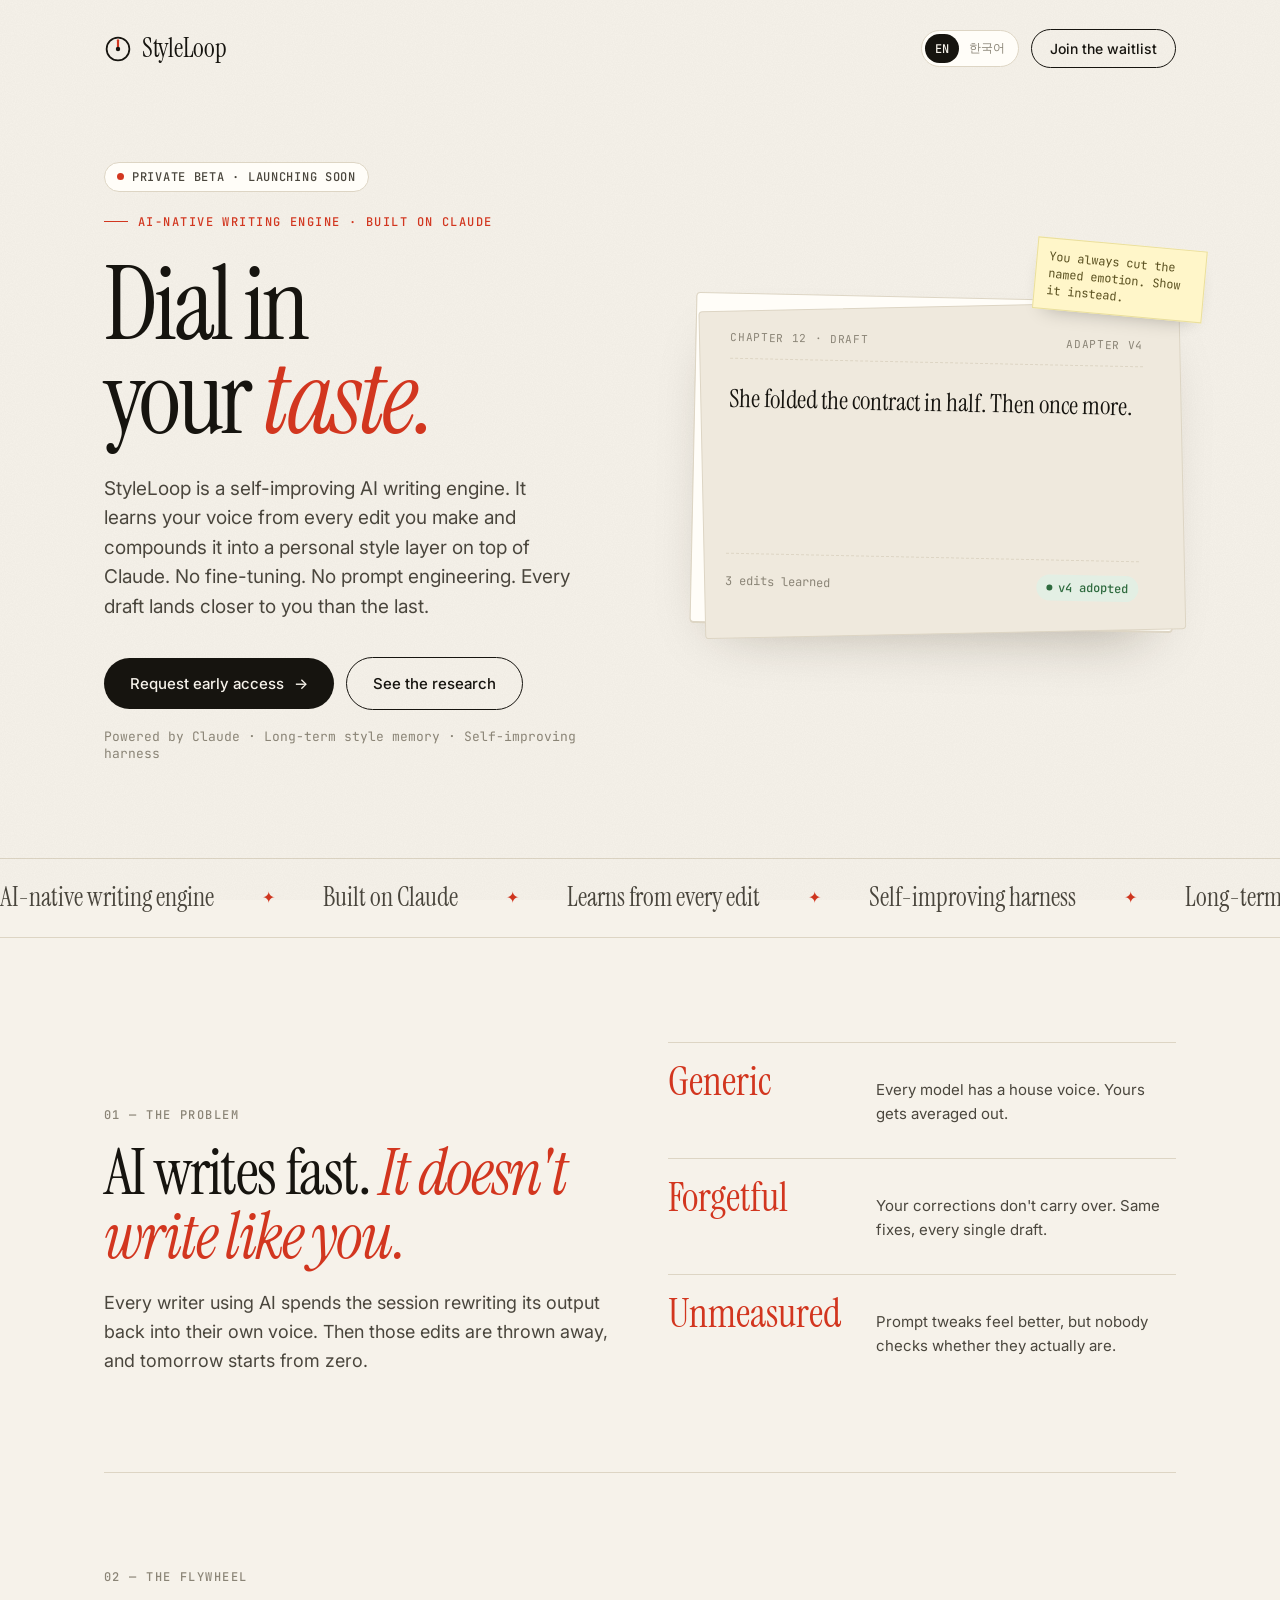
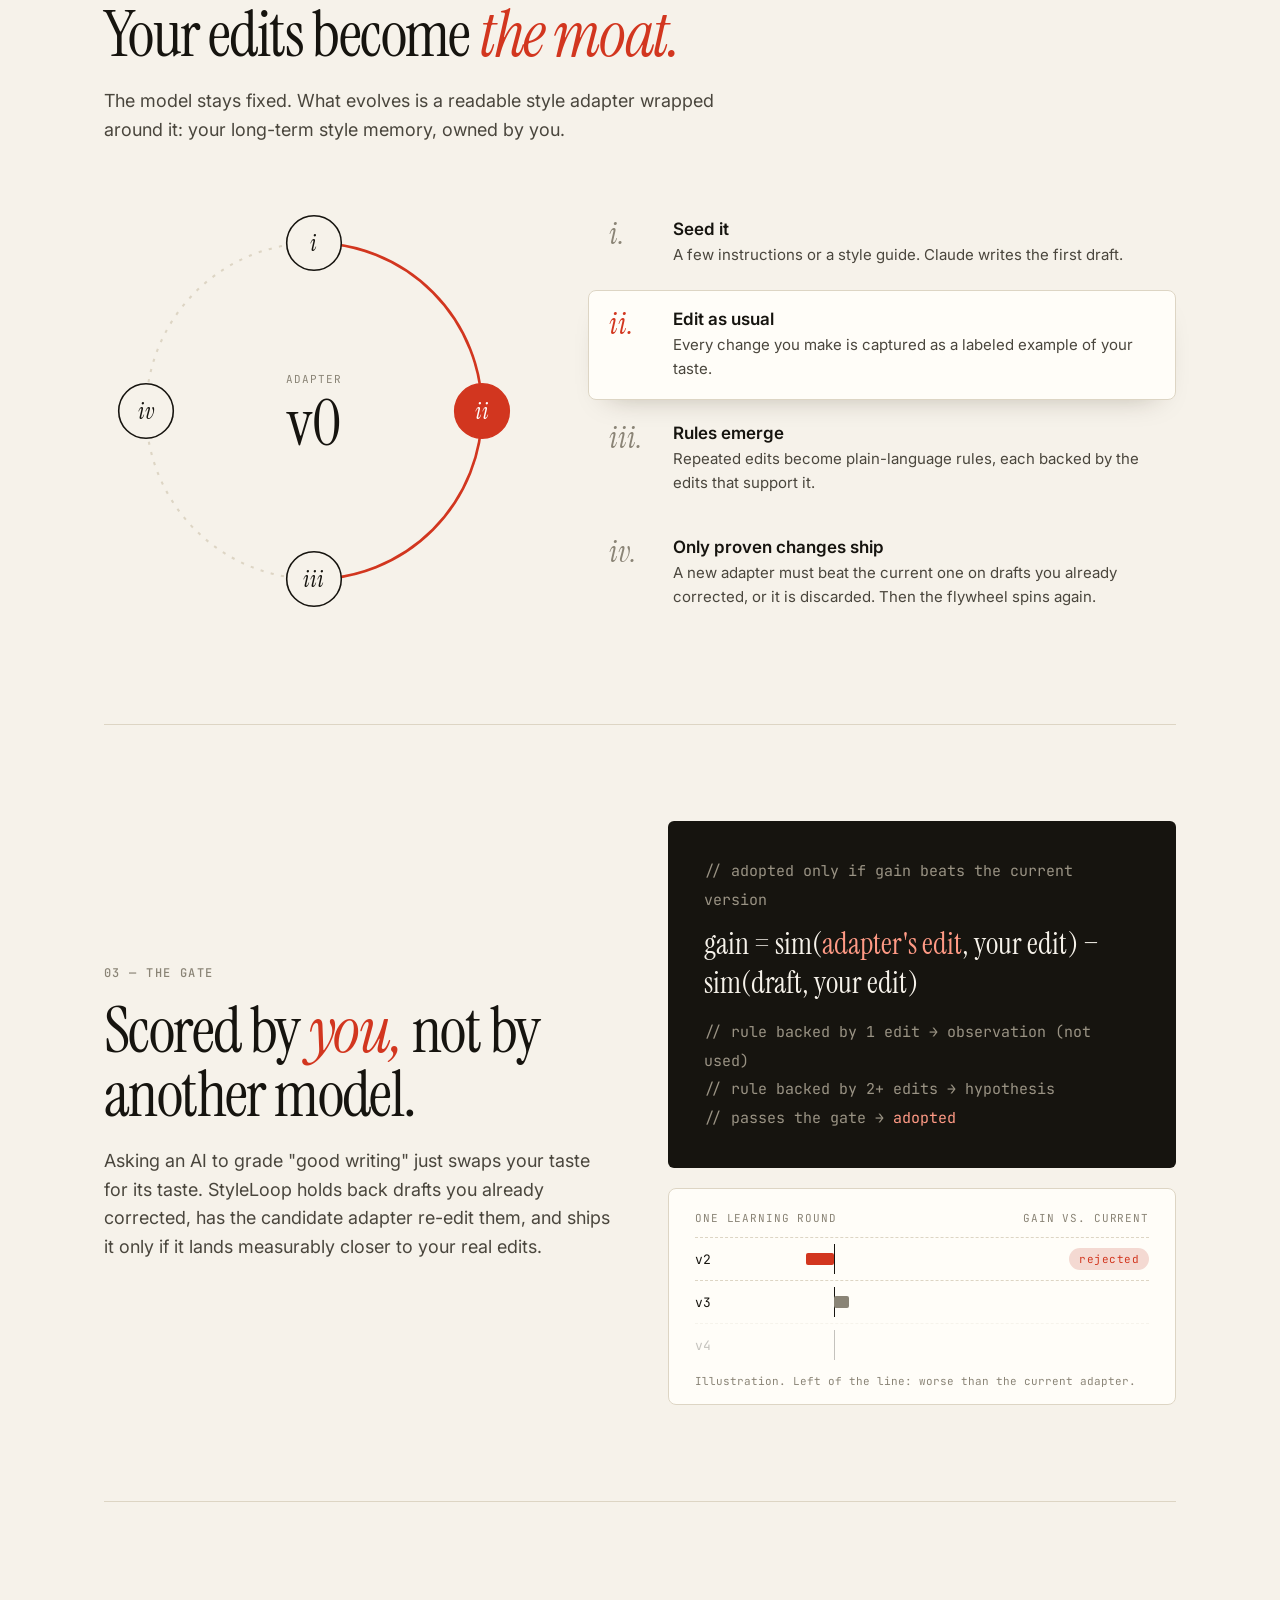
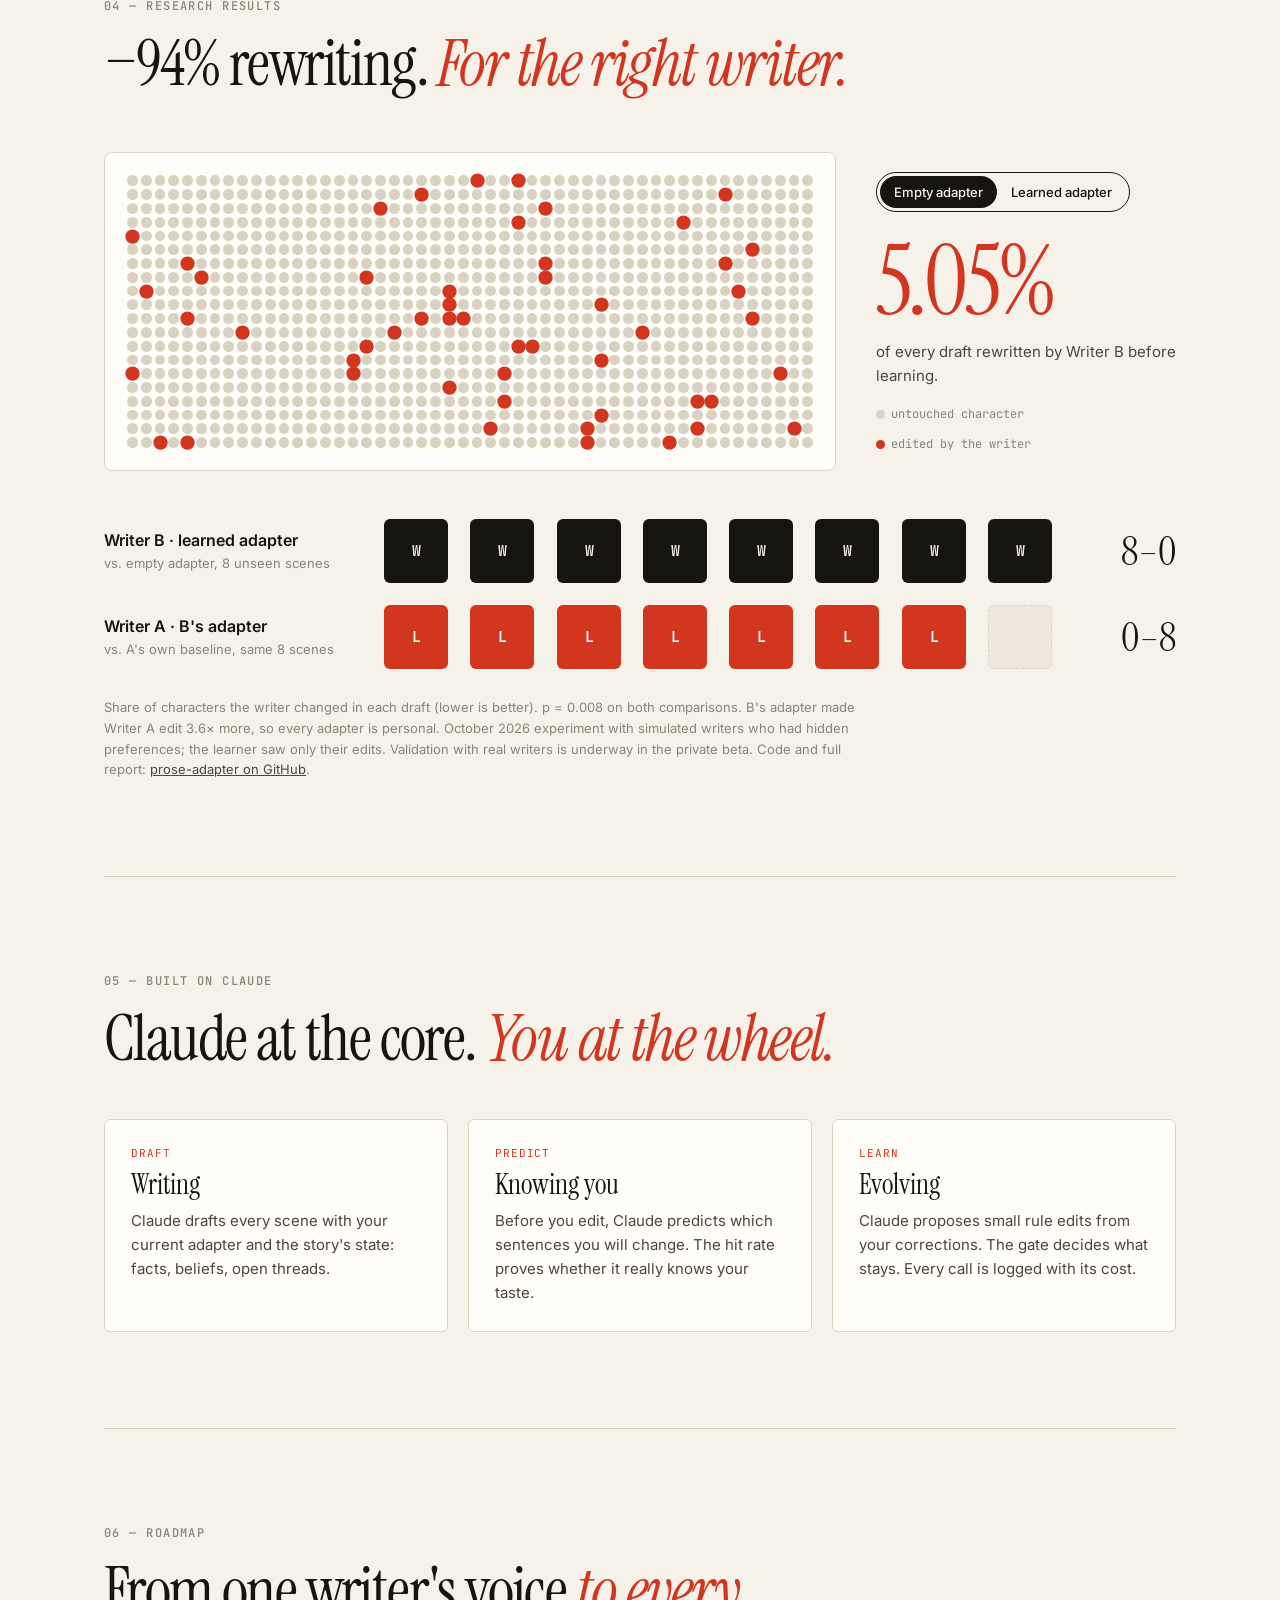
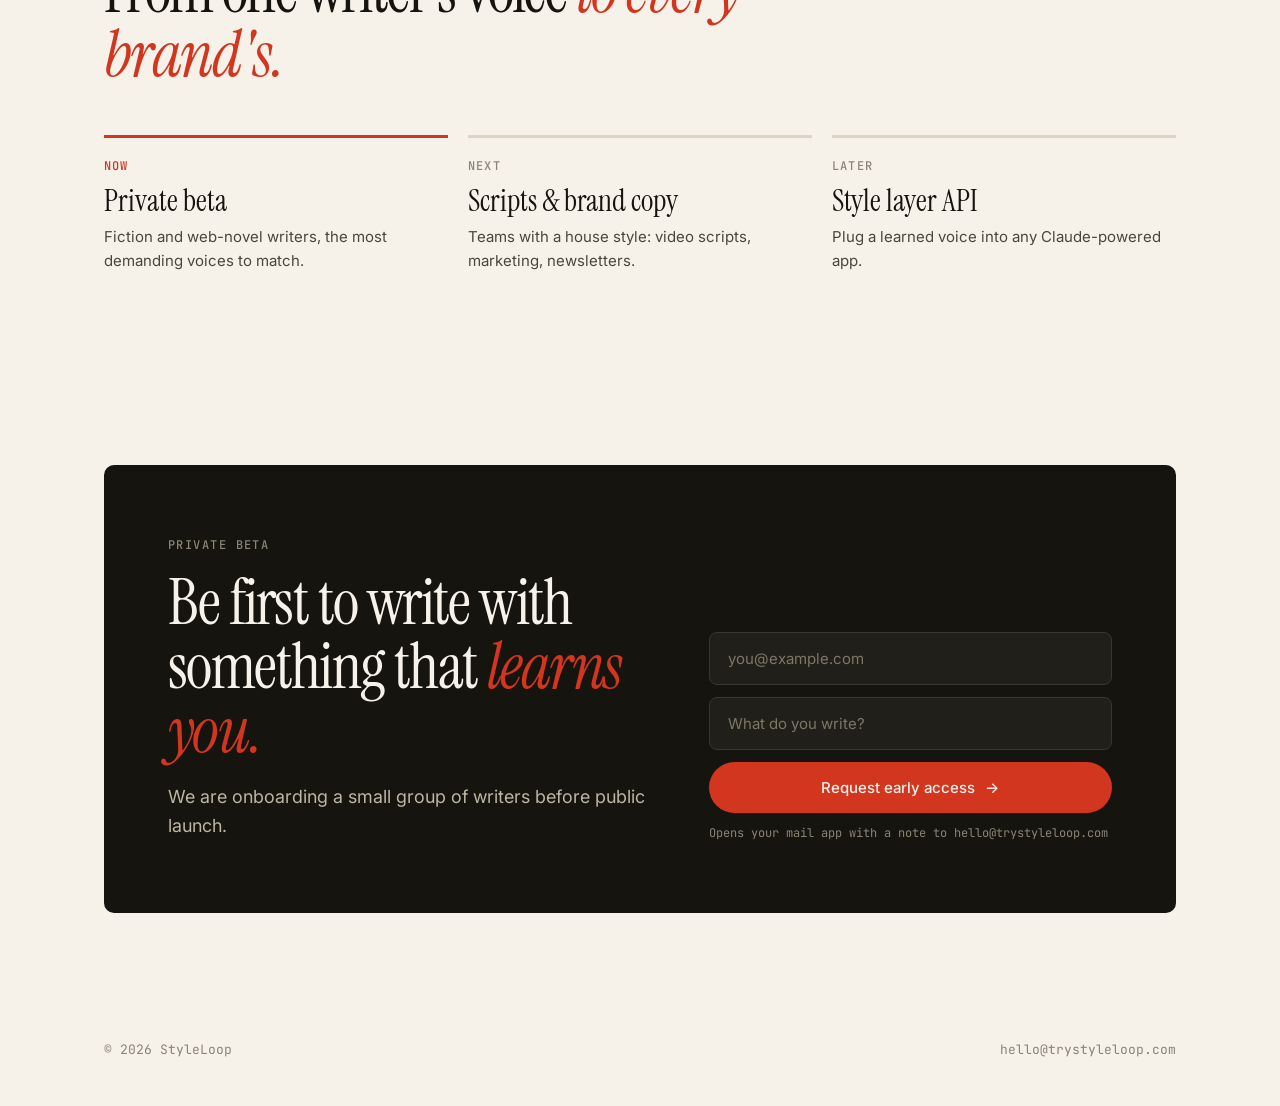
==== commit 1aab9765: "사이트: 투자설명회 톤 문구(AI 네이티브·Claude 기반·출시 예정), 문제·로드맵 섹션, 한/영 전환 Co-Authored-By: Claude Opus 5.5 <noreply" ====
--- a/index.html
+++ b/index.html
@@ -3,16 +3,18 @@
 <head>
 <meta charset="utf-8">
 <meta name="viewport" content="width=device-width, initial-scale=1">
-<title>StyleLoop — Dial in your taste</title>
-<meta name="description" content="StyleLoop is a writing engine that learns your style from the edits you make, and keeps a change only when it measurably brings drafts closer to you.">
+<title>StyleLoop — AI writing engine that learns your taste</title>
+<meta name="description" content="StyleLoop is a self-improving AI writing engine built on Claude. It learns your voice from every edit you make. Private beta, launching soon.">
+<meta property="og:title" content="StyleLoop — Dial in your taste">
+<meta property="og:description" content="A self-improving AI writing engine built on Claude. Learns your voice from every edit. −94% rewriting in lab tests.">
 <link rel="preconnect" href="https://fonts.googleapis.com">
 <link rel="preconnect" href="https://fonts.gstatic.com" crossorigin>
-<link href="https://fonts.googleapis.com/css2?family=Instrument+Serif:ital@0;1&family=Inter:wght@400;500;600&family=JetBrains+Mono:wght@400;500&display=swap" rel="stylesheet">
+<link href="https://fonts.googleapis.com/css2?family=Instrument+Serif:ital@0;1&family=Inter:wght@400;500;600&family=JetBrains+Mono:wght@400;500&family=Noto+Sans+KR:wght@400;500;600&family=Noto+Serif+KR:wght@400;600&display=swap" rel="stylesheet">
 <style>
 :root{
   --paper:#f6f2ea;--paper-2:#efe9dd;--ink:#16140f;--ink-2:#4a463d;--muted:#8a8476;
   --line:#ddd5c4;--red:#d2361f;--red-soft:#f4d9d2;--green:#2f6b3f;--card:#fffdf8;
-  --serif:"Instrument Serif",Georgia,serif;--sans:Inter,system-ui,-apple-system,sans-serif;--mono:"JetBrains Mono",ui-monospace,monospace;
+  --serif:"Instrument Serif","Noto Serif KR",Georgia,serif;--sans:Inter,"Noto Sans KR",system-ui,-apple-system,sans-serif;--mono:"JetBrains Mono",ui-monospace,monospace;
 }
 *{box-sizing:border-box;margin:0;padding:0}
 html{scroll-behavior:smooth}
@@ -51,7 +53,7 @@
 .prose ins{text-decoration:none;color:var(--red);font-style:italic;background:linear-gradient(transparent 62%,var(--red-soft) 62%)}
 .prose .fade{animation:fade .5s ease both}
 @keyframes fade{from{opacity:0;transform:translateY(3px)}to{opacity:1;transform:none}}
-.margin-note{position:absolute;right:-18px;top:-34px;transform:rotate(4deg);background:#fff6c9;border:1px solid #eadf9d;padding:10px 12px;font:12px/1.4 var(--mono);color:#5a5020;width:170px;box-shadow:0 10px 20px -12px rgba(0,0,0,.3)}
+.margin-note{position:absolute;right:-26px;top:-58px;transform:rotate(4deg);background:#fff6c9;border:1px solid #eadf9d;padding:10px 12px;font:12px/1.4 var(--mono);color:#5a5020;width:170px;box-shadow:0 10px 20px -12px rgba(0,0,0,.3)}
 .sheet-foot{display:flex;align-items:center;justify-content:space-between;margin-top:22px;padding-top:14px;border-top:1px dashed var(--line);font:12px var(--mono);color:var(--muted)}
 .chip{display:inline-flex;align-items:center;gap:6px;padding:5px 10px;border-radius:999px;background:#e3efe4;color:var(--green);font-weight:500}
 .chip::before{content:"";width:6px;height:6px;border-radius:50%;background:var(--green)}
@@ -195,9 +197,52 @@
   footer{flex-direction:column;gap:10px}
 }
 @media (prefers-reduced-motion:reduce){*{animation:none!important;transition:none!important}.rv{opacity:1;transform:none}}
+
+/* language switch */
+.nav-right{display:flex;align-items:center;gap:12px}
+.lang{display:inline-flex;border:1px solid var(--line);border-radius:999px;padding:3px;background:var(--card)}
+.lang button{border:0;background:none;font:500 12px var(--mono);padding:6px 10px;border-radius:999px;cursor:pointer;color:var(--muted);transition:.25s}
+.lang button.on{background:var(--ink);color:var(--paper)}
+html[lang=ko] h1,html[lang=ko] h2{letter-spacing:-.04em;word-break:keep-all}
+html[lang=ko] h1{font-size:clamp(48px,7vw,92px);line-height:1.02}
+html[lang=ko] body{word-break:keep-all}
+
+/* hero extras */
+.hero-ctas{display:flex;flex-wrap:wrap;gap:12px;align-items:center}
+.btn.ghost{background:transparent;color:var(--ink);border:1px solid var(--ink)}
+.btn.ghost:hover{background:var(--ink);color:var(--paper)}
+.live{display:inline-flex;align-items:center;gap:8px;font:500 12px var(--mono);letter-spacing:.06em;text-transform:uppercase;color:var(--ink-2);border:1px solid var(--line);background:var(--card);padding:6px 12px;border-radius:999px;margin-bottom:22px}
+.live i{width:7px;height:7px;border-radius:50%;background:var(--red);box-shadow:0 0 0 0 rgba(210,54,31,.5);animation:pulse 1.8s infinite}
+@keyframes pulse{70%{box-shadow:0 0 0 9px rgba(210,54,31,0)}100%{box-shadow:0 0 0 0 rgba(210,54,31,0)}}
+
+/* marquee */
+.marquee{border-top:1px solid var(--line);border-bottom:1px solid var(--line);overflow:hidden;padding:18px 0;margin-bottom:8px}
+.marquee-track{display:flex;gap:48px;width:max-content;animation:slide 32s linear infinite;font-family:var(--serif);font-size:26px;color:var(--ink-2);white-space:nowrap}
+.marquee-track span{display:inline-flex;align-items:center;gap:48px}
+.marquee-track span::after{content:"✦";color:var(--red);font-size:16px}
+@keyframes slide{to{transform:translateX(-50%)}}
+
+/* problem */
+.problem{display:grid;grid-template-columns:1fr 1fr;gap:56px;align-items:end}
+.pain{display:grid;gap:14px}
+.pain div{display:grid;grid-template-columns:190px 1fr;gap:18px;align-items:baseline;padding:18px 0;border-top:1px solid var(--line)}
+.pain b{font-family:var(--serif);font-weight:400;font-size:40px;line-height:1;color:var(--red)}
+.pain p{color:var(--ink-2);font-size:15px}
+
+/* roadmap */
+.road{display:grid;grid-template-columns:repeat(3,1fr);gap:20px;margin-top:48px}
+.rm{border-top:3px solid var(--line);padding-top:20px}
+.rm.now{border-color:var(--red)}
+.rm .when{font:500 12px var(--mono);letter-spacing:.1em;text-transform:uppercase;color:var(--muted)}
+.rm.now .when{color:var(--red)}
+.rm h3{font-family:var(--serif);font-weight:400;font-size:30px;line-height:1.1;margin:10px 0 8px}
+.rm p{color:var(--ink-2);font-size:15px}
+@media (max-width:900px){.problem,.road{grid-template-columns:1fr}}
+@media (max-width:540px){.nav-cta{display:none}.pain div{grid-template-columns:1fr;gap:6px}.pain b{font-size:32px}}
 </style>
 </head>
 <body>
+
 <div class="wrap">
 
 <nav>
@@ -205,30 +250,56 @@
     <svg viewBox="0 0 32 32" fill="none" aria-hidden="true"><circle cx="16" cy="16" r="13" stroke="#16140f" stroke-width="2"/><path d="M16 16 L16 6" stroke="#d2361f" stroke-width="2.5" stroke-linecap="round"/><circle cx="16" cy="16" r="2.5" fill="#16140f"/></svg>
     StyleLoop
   </a>
-  <a class="nav-cta" href="#beta">Join the beta</a>
+  <div class="nav-right">
+    <div class="lang" id="lang"><button data-l="en">EN</button><button data-l="ko">한국어</button></div>
+    <a class="nav-cta" href="#beta" data-i18n="nav_cta"></a>
+  </div>
 </nav>
 
 <header class="hero">
   <div>
-    <div class="eyebrow">A writing engine that learns from your edits</div>
-    <h1>Dial in<br>your <em>taste.</em></h1>
-    <p class="lead">Give StyleLoop a seed. Edit its drafts the way you always do. It turns your edits into a style that is yours, and keeps a change only when it measurably brings the next draft closer to how you would have written it.</p>
-    <a class="btn" href="#beta">Request early access <span>→</span></a>
-    <div class="hero-note">Built on Claude · Starting with fiction &amp; web novels</div>
+    <div class="live"><i></i><span data-i18n="live"></span></div>
+    <div class="eyebrow" data-i18n="eyebrow"></div>
+    <h1 data-i18n="h1"></h1>
+    <p class="lead" data-i18n="lead"></p>
+    <div class="hero-ctas">
+      <a class="btn" href="#beta"><span data-i18n="cta"></span> <span>→</span></a>
+      <a class="btn ghost" href="#results" data-i18n="cta2"></a>
+    </div>
+    <div class="hero-note" data-i18n="note"></div>
   </div>
 
   <div class="sheet" aria-label="Example of an edited draft">
-    <div class="sheet-head"><span>Chapter 12 · draft</span><span id="ver">adapter v3</span></div>
+    <div class="sheet-head"><span data-i18n="sheet_head"></span><span id="ver">adapter v3</span></div>
     <p class="prose" id="prose"></p>
-    <div class="margin-note" id="note">You always cut the named emotion. Show it instead.</div>
-    <div class="sheet-foot"><span id="edits">3 edits learned</span><span class="chip" id="chip">v4 adopted</span></div>
+    <div class="margin-note" data-i18n="margin"></div>
+    <div class="sheet-foot"><span id="edits"></span><span class="chip" id="chip">v4 adopted</span></div>
   </div>
 </header>
+</div>
+
+<div class="marquee" aria-hidden="true"><div class="marquee-track" id="marquee"></div></div>
+
+<div class="wrap">
+<section class="rv" style="border-top:0">
+  <div class="problem">
+    <div>
+      <div class="sec-label" data-i18n="p_label"></div>
+      <h2 data-i18n="p_h2"></h2>
+      <p class="sub" data-i18n="p_sub"></p>
+    </div>
+    <div class="pain">
+      <div><b data-i18n="p1_k"></b><p data-i18n="p1"></p></div>
+      <div><b data-i18n="p2_k"></b><p data-i18n="p2"></p></div>
+      <div><b data-i18n="p3_k"></b><p data-i18n="p3"></p></div>
+    </div>
+  </div>
+</section>
 
 <section class="rv">
-  <div class="sec-label">01 — How it works</div>
-  <h2>Your edits are the <em>training data.</em></h2>
-  <p class="sub">No fine-tuning and no prompt guesswork. The model stays fixed. What evolves is a readable style adapter wrapped around it.</p>
+  <div class="sec-label" data-i18n="l_label"></div>
+  <h2 data-i18n="l_h2"></h2>
+  <p class="sub" data-i18n="l_sub"></p>
   <div class="loop-wrap">
     <div class="ring">
       <svg viewBox="0 0 400 400" aria-hidden="true">
@@ -242,10 +313,10 @@
       <div class="ring-center"><div class="k">adapter</div><div class="v" id="ringv">v0</div></div>
     </div>
     <div class="steps">
-      <div class="st"><div class="n">i.</div><div><h3>Seed it</h3><p>A few instructions or a style guide. Claude writes the first draft.</p></div></div>
-      <div class="st"><div class="n">ii.</div><div><h3>Edit as usual</h3><p>Every change you make is a labeled example of your taste.</p></div></div>
-      <div class="st"><div class="n">iii.</div><div><h3>Rules emerge</h3><p>Repeated edits become plain-language rules, each backed by the edits that support it.</p></div></div>
-      <div class="st"><div class="n">iv.</div><div><h3>Only proven changes ship</h3><p>A new adapter must beat the current one on drafts you already corrected, or it is discarded. Then the loop starts again.</p></div></div>
+      <div class="st"><div class="n">i.</div><div><h3 data-i18n="s1_h"></h3><p data-i18n="s1"></p></div></div>
+      <div class="st"><div class="n">ii.</div><div><h3 data-i18n="s2_h"></h3><p data-i18n="s2"></p></div></div>
+      <div class="st"><div class="n">iii.</div><div><h3 data-i18n="s3_h"></h3><p data-i18n="s3"></p></div></div>
+      <div class="st"><div class="n">iv.</div><div><h3 data-i18n="s4_h"></h3><p data-i18n="s4"></p></div></div>
     </div>
   </div>
 </section>
@@ -253,71 +324,79 @@
 <section class="rv">
   <div class="principle">
     <div>
-      <div class="sec-label">02 — The gate</div>
-      <h2>Scored by <em>you,</em> not by another model.</h2>
-      <p class="sub">Asking an AI to grade "good writing" just swaps your taste for its taste. StyleLoop holds back drafts you have already corrected, has the candidate adapter re-edit them, and measures how close the result lands to your real edits.</p>
+      <div class="sec-label" data-i18n="g_label"></div>
+      <h2 data-i18n="g_h2"></h2>
+      <p class="sub" data-i18n="g_sub"></p>
     </div>
     <div>
     <div class="formula">
-      <span class="c">// adopted only if gain beats the current version</span>
+      <span class="c" data-i18n="f1"></span>
       <span class="big">gain = sim(<span class="k">adapter's edit</span>, your edit) − sim(draft, your edit)</span>
-      <span class="c">// rule backed by 1 edit → observation (not used)</span><br>
-      <span class="c">// rule backed by 2+ edits → hypothesis</span><br>
-      <span class="c">// passes the gate → </span><span class="k">adopted</span>
+      <span class="c" data-i18n="f2"></span><br>
+      <span class="c" data-i18n="f3"></span><br>
+      <span class="c" data-i18n="f4"></span><span class="k">adopted</span>
     </div>
     <div class="gate" id="gate">
-      <div class="gate-head"><span>One learning round</span><span>gain vs. current</span></div>
-      <div class="cand" data-g="-0.35" data-ok="0"><span>v2</span><div class="axis"><div class="gbar"></div></div><span class="verdict no">rejected</span></div>
-      <div class="cand" data-g="0.08" data-ok="0"><span>v3</span><div class="axis"><div class="gbar"></div></div><span class="verdict no">more losses</span></div>
-      <div class="cand" data-g="0.9" data-ok="1"><span>v4</span><div class="axis"><div class="gbar"></div></div><span class="verdict yes">adopted</span></div>
-      <div class="gate-foot">Illustration. Left of the line: worse than the current adapter.</div>
+      <div class="gate-head"><span data-i18n="gate_h1"></span><span data-i18n="gate_h2"></span></div>
+      <div class="cand" data-g="-0.35" data-ok="0"><span>v2</span><div class="axis"><div class="gbar"></div></div><span class="verdict no" data-i18n="v_rej"></span></div>
+      <div class="cand" data-g="0.08" data-ok="0"><span>v3</span><div class="axis"><div class="gbar"></div></div><span class="verdict no" data-i18n="v_loss"></span></div>
+      <div class="cand" data-g="0.9" data-ok="1"><span>v4</span><div class="axis"><div class="gbar"></div></div><span class="verdict yes" data-i18n="v_ok"></span></div>
+      <div class="gate-foot" data-i18n="gate_foot"></div>
     </div>
     </div>
   </div>
 </section>
 
 <section class="rv" id="results">
-  <div class="sec-label">03 — Early results</div>
-  <h2>Less to fix, <em>for the right writer.</em></h2>
+  <div class="sec-label" data-i18n="r_label"></div>
+  <h2 data-i18n="r_h2"></h2>
   <div class="field-wrap">
     <div class="field" id="field" aria-label="Characters changed by the writer"></div>
     <div class="readout">
-      <div class="toggle" id="toggle"><button data-k="0" class="on">Empty adapter</button><button data-k="1">Learned adapter</button></div>
+      <div class="toggle" id="toggle"><button data-k="0" class="on" data-i18n="t0"></button><button data-k="1" data-i18n="t1"></button></div>
       <div class="big" id="pct">5.05%</div>
-      <div class="cap" id="cap">of every draft rewritten by Writer B before learning.</div>
-      <div class="legend"><span>untouched character</span><span class="r">edited by the writer</span></div>
-    </div>
-  </div>
-
+      <div class="cap" id="cap"></div>
+      <div class="legend"><span data-i18n="lg0"></span><span class="r" data-i18n="lg1"></span></div>
+    </div>
+  </div>
   <div class="duels" id="duels">
-    <div class="duel"><div class="lbl">Writer B · learned adapter<small>vs. empty adapter, 8 unseen scenes</small></div><div class="tiles" data-kind="w"></div><div class="score"><span class="counter">0</span>–0</div></div>
-    <div class="duel"><div class="lbl">Writer A · B's adapter<small>vs. A's own baseline, same 8 scenes</small></div><div class="tiles" data-kind="l"></div><div class="score">0–<span class="counter">0</span></div></div>
-  </div>
-
-  <p class="fine">Share of characters the writer changed in each draft (lower is better): −94% for Writer B, p = 0.008 on both comparisons. B's adapter made Writer A edit 3.6× more, so adapters are personal. October 2026 experiment with simulated writers who had hidden preferences; the learner saw only their edits, never the preferences. Validation with real writers is the next step. Code and full report: <a href="https://github.com/moneycode11101-svg/prose-adapter">prose-adapter on GitHub</a>.</p>
+    <div class="duel"><div class="lbl"><span data-i18n="d1"></span><small data-i18n="d1s"></small></div><div class="tiles" data-kind="w"></div><div class="score"><span class="counter">0</span>–0</div></div>
+    <div class="duel"><div class="lbl"><span data-i18n="d2"></span><small data-i18n="d2s"></small></div><div class="tiles" data-kind="l"></div><div class="score">0–<span class="counter">0</span></div></div>
+  </div>
+  <p class="fine" data-i18n="fine"></p>
 </section>
 
 <section class="rv">
-  <div class="sec-label">04 — Built on Claude</div>
-  <h2>Claude writes. <em>You steer.</em></h2>
+  <div class="sec-label" data-i18n="c_label"></div>
+  <h2 data-i18n="c_h2"></h2>
   <div class="claude-grid">
-    <div class="cg"><div class="tag">Draft</div><h3>Writing</h3><p>Claude drafts every scene with your current adapter and the story's state: facts, beliefs, open threads.</p></div>
-    <div class="cg"><div class="tag">Predict</div><h3>Knowing you</h3><p>Before you edit, Claude predicts which sentences you will change. Hit rate shows whether it really knows your taste.</p></div>
-    <div class="cg"><div class="tag">Learn</div><h3>Evolving</h3><p>Claude proposes small rule edits from your corrections. The gate decides what stays. Every call is logged with its cost.</p></div>
+    <div class="cg"><div class="tag">Draft</div><h3 data-i18n="c1_h"></h3><p data-i18n="c1"></p></div>
+    <div class="cg"><div class="tag">Predict</div><h3 data-i18n="c2_h"></h3><p data-i18n="c2"></p></div>
+    <div class="cg"><div class="tag">Learn</div><h3 data-i18n="c3_h"></h3><p data-i18n="c3"></p></div>
+  </div>
+</section>
+
+<section class="rv">
+  <div class="sec-label" data-i18n="m_label"></div>
+  <h2 data-i18n="m_h2"></h2>
+  <div class="road">
+    <div class="rm now"><div class="when" data-i18n="m1_w"></div><h3 data-i18n="m1_h"></h3><p data-i18n="m1"></p></div>
+    <div class="rm"><div class="when" data-i18n="m2_w"></div><h3 data-i18n="m2_h"></h3><p data-i18n="m2"></p></div>
+    <div class="rm"><div class="when" data-i18n="m3_w"></div><h3 data-i18n="m3_h"></h3><p data-i18n="m3"></p></div>
   </div>
 </section>
 
 <div class="beta rv" id="beta">
   <div>
-    <div class="sec-label" style="color:#8a8476">Private beta</div>
-    <h2>Write with something that <em>learns you.</em></h2>
-    <p class="sub">We are opening StyleLoop to a small group of fiction and web-novel writers first.</p>
+    <div class="sec-label" style="color:#8a8476" data-i18n="b_label"></div>
+    <h2 data-i18n="b_h2"></h2>
+    <p class="sub" data-i18n="b_sub"></p>
   </div>
   <form id="f">
     <input type="email" id="email" required placeholder="you@example.com" aria-label="Email">
-    <input type="text" id="what" placeholder="What do you write?" aria-label="What do you write">
-    <button class="btn" type="submit">Request early access <span>→</span></button>
-    <div class="form-note">Opens your mail app with a note to hello@trystyleloop.com</div>
+    <input type="text" id="what" data-i18n-ph="b_what" aria-label="What do you write">
+    <button class="btn" type="submit"><span data-i18n="cta"></span> <span>→</span></button>
+    <div class="form-note" data-i18n="b_note"></div>
   </form>
 </div>
 
@@ -328,6 +407,163 @@
 </div>
 
 <script>
+
+const I18N = {
+en: {
+  nav_cta: "Join the waitlist",
+  live: "Private beta · Launching soon",
+  eyebrow: "AI-native writing engine · Built on Claude",
+  h1: "Dial in<br>your <em>taste.</em>",
+  lead: "StyleLoop is a self-improving AI writing engine. It learns your voice from every edit you make and compounds it into a personal style layer on top of Claude. No fine-tuning. No prompt engineering. Every draft lands closer to you than the last.",
+  cta: "Request early access",
+  cta2: "See the research",
+  note: "Powered by Claude · Long-term style memory · Self-improving harness",
+  sheet_head: "Chapter 12 · draft",
+  margin: "You always cut the named emotion. Show it instead.",
+  marquee: ["AI-native writing engine", "Built on Claude", "Learns from every edit", "Self-improving harness", "Long-term style memory", "−94% rewriting in lab tests", "Launching soon"],
+  p_label: "01 — The problem",
+  p_h2: "AI writes fast. <em>It doesn't write like you.</em>",
+  p_sub: "Every writer using AI spends the session rewriting its output back into their own voice. Then those edits are thrown away, and tomorrow starts from zero.",
+  p1_k: "Generic", p1: "Every model has a house voice. Yours gets averaged out.",
+  p2_k: "Forgetful", p2: "Your corrections don't carry over. Same fixes, every single draft.",
+  p3_k: "Unmeasured", p3: "Prompt tweaks feel better, but nobody checks whether they actually are.",
+  l_label: "02 — The flywheel",
+  l_h2: "Your edits become <em>the moat.</em>",
+  l_sub: "The model stays fixed. What evolves is a readable style adapter wrapped around it: your long-term style memory, owned by you.",
+  s1_h: "Seed it", s1: "A few instructions or a style guide. Claude writes the first draft.",
+  s2_h: "Edit as usual", s2: "Every change you make is captured as a labeled example of your taste.",
+  s3_h: "Rules emerge", s3: "Repeated edits become plain-language rules, each backed by the edits that support it.",
+  s4_h: "Only proven changes ship", s4: "A new adapter must beat the current one on drafts you already corrected, or it is discarded. Then the flywheel spins again.",
+  g_label: "03 — The gate",
+  g_h2: "Scored by <em>you,</em> not by another model.",
+  g_sub: "Asking an AI to grade \"good writing\" just swaps your taste for its taste. StyleLoop holds back drafts you already corrected, has the candidate adapter re-edit them, and ships it only if it lands measurably closer to your real edits.",
+  f1: "// adopted only if gain beats the current version",
+  f2: "// rule backed by 1 edit → observation (not used)",
+  f3: "// rule backed by 2+ edits → hypothesis",
+  f4: "// passes the gate → ",
+  gate_h1: "One learning round", gate_h2: "gain vs. current",
+  v_rej: "rejected", v_loss: "more losses", v_ok: "adopted",
+  gate_foot: "Illustration. Left of the line: worse than the current adapter.",
+  r_label: "04 — Research results",
+  r_h2: "−94% rewriting. <em>For the right writer.</em>",
+  t0: "Empty adapter", t1: "Learned adapter",
+  cap0: "of every draft rewritten by Writer B before learning.",
+  cap1: "after StyleLoop learned from B's edits, on scenes it had never seen.",
+  lg0: "untouched character", lg1: "edited by the writer",
+  d1: "Writer B · learned adapter", d1s: "vs. empty adapter, 8 unseen scenes",
+  d2: "Writer A · B's adapter", d2s: "vs. A's own baseline, same 8 scenes",
+  fine: "Share of characters the writer changed in each draft (lower is better). p = 0.008 on both comparisons. B's adapter made Writer A edit 3.6× more, so every adapter is personal. October 2026 experiment with simulated writers who had hidden preferences; the learner saw only their edits. Validation with real writers is underway in the private beta. Code and full report: <a href=\"https://github.com/moneycode11101-svg/prose-adapter\">prose-adapter on GitHub</a>.",
+  c_label: "05 — Built on Claude",
+  c_h2: "Claude at the core. <em>You at the wheel.</em>",
+  c1_h: "Writing", c1: "Claude drafts every scene with your current adapter and the story's state: facts, beliefs, open threads.",
+  c2_h: "Knowing you", c2: "Before you edit, Claude predicts which sentences you will change. The hit rate proves whether it really knows your taste.",
+  c3_h: "Evolving", c3: "Claude proposes small rule edits from your corrections. The gate decides what stays. Every call is logged with its cost.",
+  m_label: "06 — Roadmap",
+  m_h2: "From one writer's voice <em>to every brand's.</em>",
+  m1_w: "Now", m1_h: "Private beta", m1: "Fiction and web-novel writers, the most demanding voices to match.",
+  m2_w: "Next", m2_h: "Scripts & brand copy", m2: "Teams with a house style: video scripts, marketing, newsletters.",
+  m3_w: "Later", m3_h: "Style layer API", m3: "Plug a learned voice into any Claude-powered app.",
+  b_label: "Private beta",
+  b_h2: "Be first to write with something that <em>learns you.</em>",
+  b_sub: "We are onboarding a small group of writers before public launch.",
+  b_what: "What do you write?",
+  b_note: "Opens your mail app with a note to hello@trystyleloop.com",
+  edits: n => n + (n === 1 ? " edit learned" : " edits learned"),
+  frames: [
+    'She was very angry. She looked at him with furious eyes and said nothing for a long time.',
+    'She <del>was very angry.</del> <ins class="fade">folded the contract in half.</ins> She looked at him with furious eyes and said nothing for a long time.',
+    'She <del>was very angry.</del> <ins>folded the contract in half.</ins> <del>She looked at him with furious eyes and said nothing for a long time.</del> <ins class="fade">Then once more.</ins>',
+    'She folded the contract in half. Then once more.'
+  ],
+  mail_subject: "StyleLoop beta request", mail_email: "Email", mail_what: "What I write"
+},
+ko: {
+  nav_cta: "대기 명단 등록",
+  live: "비공개 베타 · 출시 예정",
+  eyebrow: "AI 네이티브 글쓰기 엔진 · Claude 기반",
+  h1: "당신의 취향에<br><em>주파수를 맞추다.</em>",
+  lead: "StyleLoop는 스스로 진화하는 AI 글쓰기 엔진입니다. 당신이 고친 모든 문장에서 문체를 배우고, Claude 위에 당신만의 스타일 레이어를 쌓아 갑니다. 파인튜닝도, 프롬프트 엔지니어링도 필요 없습니다. 초고는 쓸수록 당신에게 가까워집니다.",
+  cta: "얼리 액세스 신청",
+  cta2: "연구 결과 보기",
+  note: "Claude 기반 · 장기 문체 기억 · 자기 개선 하네스",
+  sheet_head: "12화 · 초고",
+  margin: "감정 이름은 늘 지우시네요. 행동으로 보여 줄게요.",
+  marquee: ["AI 네이티브 글쓰기 엔진", "Claude 기반", "모든 교정에서 학습", "자기 개선 하네스", "장기 문체 기억", "실험에서 고칠 거리 −94%", "출시 예정"],
+  p_label: "01 — 문제",
+  p_h2: "AI는 빨리 씁니다. <em>당신처럼 쓰지 못할 뿐.</em>",
+  p_sub: "AI로 글을 쓰는 사람은 결국 그 결과물을 자기 문체로 다시 고치는 데 시간을 씁니다. 그리고 그 교정은 버려지고, 내일은 다시 처음부터입니다.",
+  p1_k: "획일", p1: "모델마다 고유한 말투가 있고, 당신의 문체는 평균으로 뭉개집니다.",
+  p2_k: "망각", p2: "어제 고친 것이 오늘 남지 않습니다. 매 초고마다 같은 교정을 반복합니다.",
+  p3_k: "무검증", p3: "프롬프트를 바꾸면 나아진 것 같지만, 정말 나아졌는지는 아무도 재지 않습니다.",
+  l_label: "02 — 플라이휠",
+  l_h2: "당신의 교정이 <em>해자가 됩니다.</em>",
+  l_sub: "모델은 그대로 둡니다. 진화하는 것은 그 바깥을 감싼, 사람이 읽을 수 있는 문체 어댑터입니다. 당신이 소유하는 장기 문체 기억입니다.",
+  s1_h: "씨앗 심기", s1: "지시 몇 줄이나 스타일 가이드만 주면 Claude가 첫 초고를 씁니다.",
+  s2_h: "평소처럼 고치기", s2: "당신이 고친 모든 곳이 취향을 담은 학습 예시로 쌓입니다.",
+  s3_h: "규칙이 떠오름", s3: "반복되는 교정이 읽을 수 있는 규칙이 되고, 규칙마다 근거가 된 교정이 붙습니다.",
+  s4_h: "증명된 변화만 반영", s4: "새 어댑터는 이미 고친 초고에서 현재 버전을 이겨야만 채택됩니다. 그리고 플라이휠이 다시 돕니다.",
+  g_label: "03 — 관문",
+  g_h2: "점수는 <em>당신이</em> 매깁니다. 다른 모델이 아니라.",
+  g_sub: "AI에게 \"좋은 글\"을 채점시키면 당신의 취향이 AI의 취향으로 바뀔 뿐입니다. StyleLoop는 이미 고친 초고를 따로 떼어 두고, 후보 어댑터가 그 초고를 다시 고치게 한 뒤, 실제 교정에 측정 가능하게 더 가까워졌을 때만 반영합니다.",
+  f1: "// 현재 버전보다 gain이 높을 때만 채택",
+  f2: "// 근거 교정 1건 → 관찰 (집필에 미사용)",
+  f3: "// 근거 교정 2건 이상 → 가설",
+  f4: "// 관문 통과 → ",
+  gate_h1: "학습 한 회차", gate_h2: "현재 대비 gain",
+  v_rej: "기각", v_loss: "패배가 더 많음", v_ok: "채택",
+  gate_foot: "예시 그림입니다. 선 왼쪽은 현재 어댑터보다 나쁜 후보입니다.",
+  r_label: "04 — 연구 결과",
+  r_h2: "고칠 거리 −94%. <em>그 작가에게만.</em>",
+  t0: "빈 어댑터", t1: "학습한 어댑터",
+  cap0: "학습 전, 작가 B가 초고에서 고친 글자 비율.",
+  cap1: "B의 교정으로 학습한 뒤, 처음 보는 장면에서 잰 비율.",
+  lg0: "손대지 않은 글자", lg1: "작가가 고친 글자",
+  d1: "작가 B · 학습한 어댑터", d1s: "빈 어댑터와 비교, 처음 보는 장면 8개",
+  d2: "작가 A · B의 어댑터", d2s: "A의 기본 상태와 비교, 같은 장면 8개",
+  fine: "각 초고에서 작가가 바꾼 글자 비율입니다(낮을수록 좋음). 두 비교 모두 p = 0.008. B의 어댑터를 작가 A에게 쓰면 오히려 3.6배 더 고쳐야 했습니다. 어댑터는 사람마다 다르게 배운다는 뜻입니다. 2026년 10월, 숨은 취향을 가진 가상 작가로 한 실험이며 학습 쪽은 교정 결과만 봤습니다. 실제 작가 검증은 비공개 베타에서 진행 중입니다. 코드와 전체 보고서: <a href=\"https://github.com/moneycode11101-svg/prose-adapter\">GitHub의 prose-adapter</a>.",
+  c_label: "05 — Claude 기반",
+  c_h2: "엔진은 Claude, <em>핸들은 당신.</em>",
+  c1_h: "집필", c1: "Claude가 현재 어댑터와 작품 상태(설정, 인물이 믿는 것, 회수 안 된 복선)를 함께 보고 장면을 씁니다.",
+  c2_h: "당신을 안다", c2: "고치기 전에 Claude가 당신이 고칠 문장을 먼저 예측합니다. 적중률이 취향을 정말 아는지 증명합니다.",
+  c3_h: "진화", c3: "Claude가 교정에서 작은 규칙 수정안을 내고, 관문이 남길 것을 정합니다. 모든 호출은 비용과 함께 기록됩니다.",
+  m_label: "06 — 로드맵",
+  m_h2: "한 작가의 문체에서 <em>모든 브랜드의 목소리로.</em>",
+  m1_w: "지금", m1_h: "비공개 베타", m1: "가장 맞추기 어려운 문체, 소설·웹소설 작가부터.",
+  m2_w: "다음", m2_h: "대본·브랜드 카피", m2: "하우스 스타일이 있는 팀: 영상 대본, 마케팅, 뉴스레터.",
+  m3_w: "그다음", m3_h: "스타일 레이어 API", m3: "학습된 문체를 Claude 기반 어떤 앱에든 연결.",
+  b_label: "비공개 베타",
+  b_h2: "당신을 배우는 엔진과 <em>가장 먼저 써 보세요.</em>",
+  b_sub: "정식 출시 전, 소수의 작가부터 먼저 모시고 있습니다.",
+  b_what: "어떤 글을 쓰시나요?",
+  b_note: "메일 앱이 열리고 hello@trystyleloop.com으로 신청 메일이 작성됩니다",
+  edits: n => "학습한 교정 " + n + "건",
+  frames: [
+    '그녀는 몹시 화가 났다. 그녀는 분노에 찬 눈으로 그를 오래도록 말없이 노려보았다.',
+    '그녀는 <del>몹시 화가 났다.</del> <ins class="fade">계약서를 반으로 접었다.</ins> 그녀는 분노에 찬 눈으로 그를 오래도록 말없이 노려보았다.',
+    '그녀는 <del>몹시 화가 났다.</del> <ins>계약서를 반으로 접었다.</ins> <del>그녀는 분노에 찬 눈으로 그를 오래도록 말없이 노려보았다.</del> <ins class="fade">한 번 더.</ins>',
+    '그녀는 계약서를 반으로 접었다. 한 번 더.'
+  ],
+  mail_subject: "StyleLoop 베타 신청", mail_email: "이메일", mail_what: "쓰는 글"
+}
+};
+let LANG = 'en';
+try { const saved = localStorage.getItem('sl-lang'); if (saved === 'en' || saved === 'ko') LANG = saved; } catch (e) { /* 저장소가 막힌 브라우저: 기본 영어 */ }
+const T = k => I18N[LANG][k];
+const onLang = [];
+function applyLang(l){
+  LANG = l;
+  document.documentElement.lang = l;
+  document.querySelectorAll('[data-i18n]').forEach(el => { el.innerHTML = T(el.dataset.i18n); });
+  document.querySelectorAll('[data-i18n-ph]').forEach(el => { el.placeholder = T(el.dataset.i18nPh); });
+  document.querySelectorAll('#lang button').forEach(b => b.classList.toggle('on', b.dataset.l === l));
+  const items = T('marquee').map(t => '<span>' + t + '</span>').join('');
+  document.getElementById('marquee').innerHTML = items + items;
+  try { localStorage.setItem('sl-lang', l); } catch (e) { /* 저장 실패해도 전환은 된다 */ }
+  onLang.forEach(fn => fn());
+}
+document.querySelectorAll('#lang button').forEach(b => b.addEventListener('click', () => applyLang(b.dataset.l)));
+
+
 
 function onSeen(el, fn){
   const o = new IntersectionObserver(es => { if (es[0].isIntersecting) { o.disconnect(); fn(); } }, {threshold:.3});
@@ -342,21 +578,16 @@
   })(t0);
 }
 // hero: one sentence edited step by step, like the writer's own redline
-const frames = [
-  {v:"adapter v3", e:"0 edits learned", html:'She was very angry. She looked at him with furious eyes and said nothing for a long time.'},
-  {v:"adapter v3", e:"1 edit learned", html:'She <del>was very angry.</del> <ins class="fade">folded the contract in half.</ins> She looked at him with furious eyes and said nothing for a long time.'},
-  {v:"adapter v3", e:"2 edits learned", html:'She <del>was very angry.</del> <ins>folded the contract in half.</ins> <del>She looked at him with furious eyes and said nothing for a long time.</del> <ins class="fade">Then once more.</ins>'},
-  {v:"adapter v4", e:"3 edits learned", html:'She folded the contract in half. Then once more.'}
-];
 const prose = document.getElementById('prose'), ver = document.getElementById('ver'), edits = document.getElementById('edits'), chip = document.getElementById('chip');
 let i = 0;
-function tick(){
-  const f = frames[i];
-  prose.innerHTML = f.html; ver.textContent = f.v; edits.textContent = f.e;
-  chip.style.visibility = i === frames.length - 1 ? 'visible' : 'hidden';
-  i = (i + 1) % frames.length;
-}
-tick(); setInterval(tick, 2200);
+function drawFrame(k){
+  prose.innerHTML = T('frames')[k];
+  ver.textContent = k === 3 ? 'adapter v4' : 'adapter v3';
+  edits.textContent = T('edits')(k);
+  chip.style.visibility = k === 3 ? 'visible' : 'hidden';
+}
+function tick(){ drawFrame(i); i = (i + 1) % 4; }
+onLang.push(() => drawFrame((i + 3) % 4));
 
 // reveal on scroll
 const io = new IntersectionObserver(es => es.forEach(e => {
@@ -437,8 +668,8 @@
     [order[j], order[r]] = [order[r], order[j]];
   }
   const states = [
-    {red: 51, pct: 5.05, cap: 'of every draft rewritten by Writer B before learning.', cls: 'red'},
-    {red: 3, pct: 0.28, cap: "after StyleLoop learned from B's edits, on scenes it had never seen.", cls: ''}
+    {red: 51, pct: 5.05, cap: 'cap0', cls: 'red'},
+    {red: 3, pct: 0.28, cap: 'cap1', cls: ''}
   ];
   const pct = document.getElementById('pct'), cap = document.getElementById('cap'), btns = document.querySelectorAll('#toggle button');
   let cur = -1, timer;
@@ -452,11 +683,12 @@
       setTimeout(() => dots[o].classList.toggle('r', on), on ? j * 12 : (j % 51) * 10);
     });
     btns.forEach((b, j) => b.classList.toggle('on', j === k));
-    cap.textContent = st.cap;
+    cap.textContent = T(st.cap);
     pct.className = 'big ' + st.cls;
     countTo(pct, from, st.pct, 2, '%');
   }
   btns.forEach(b => b.addEventListener('click', () => { clearInterval(timer); show(+b.dataset.k); }));
+  onLang.push(() => { if (cur >= 0) cap.textContent = T(states[cur].cap); });
   onSeen(field, () => { show(0); timer = setInterval(() => show(cur ? 0 : 1), 3600); });
 })();
 
@@ -475,9 +707,13 @@
 
 document.getElementById('f').addEventListener('submit', e => {
   e.preventDefault();
-  const body = 'Email: ' + document.getElementById('email').value + '\nWhat I write: ' + document.getElementById('what').value;
-  location.href = 'mailto:hello@trystyleloop.com?subject=' + encodeURIComponent('StyleLoop beta request') + '&body=' + encodeURIComponent(body);
+  const body = T('mail_email') + ': ' + document.getElementById('email').value + '\n' + T('mail_what') + ': ' + document.getElementById('what').value;
+  location.href = 'mailto:hello@trystyleloop.com?subject=' + encodeURIComponent(T('mail_subject')) + '&body=' + encodeURIComponent(body);
 });
+
+applyLang(LANG);
+tick(); setInterval(tick, 2200);
+
 </script>
 </body>
 </html>
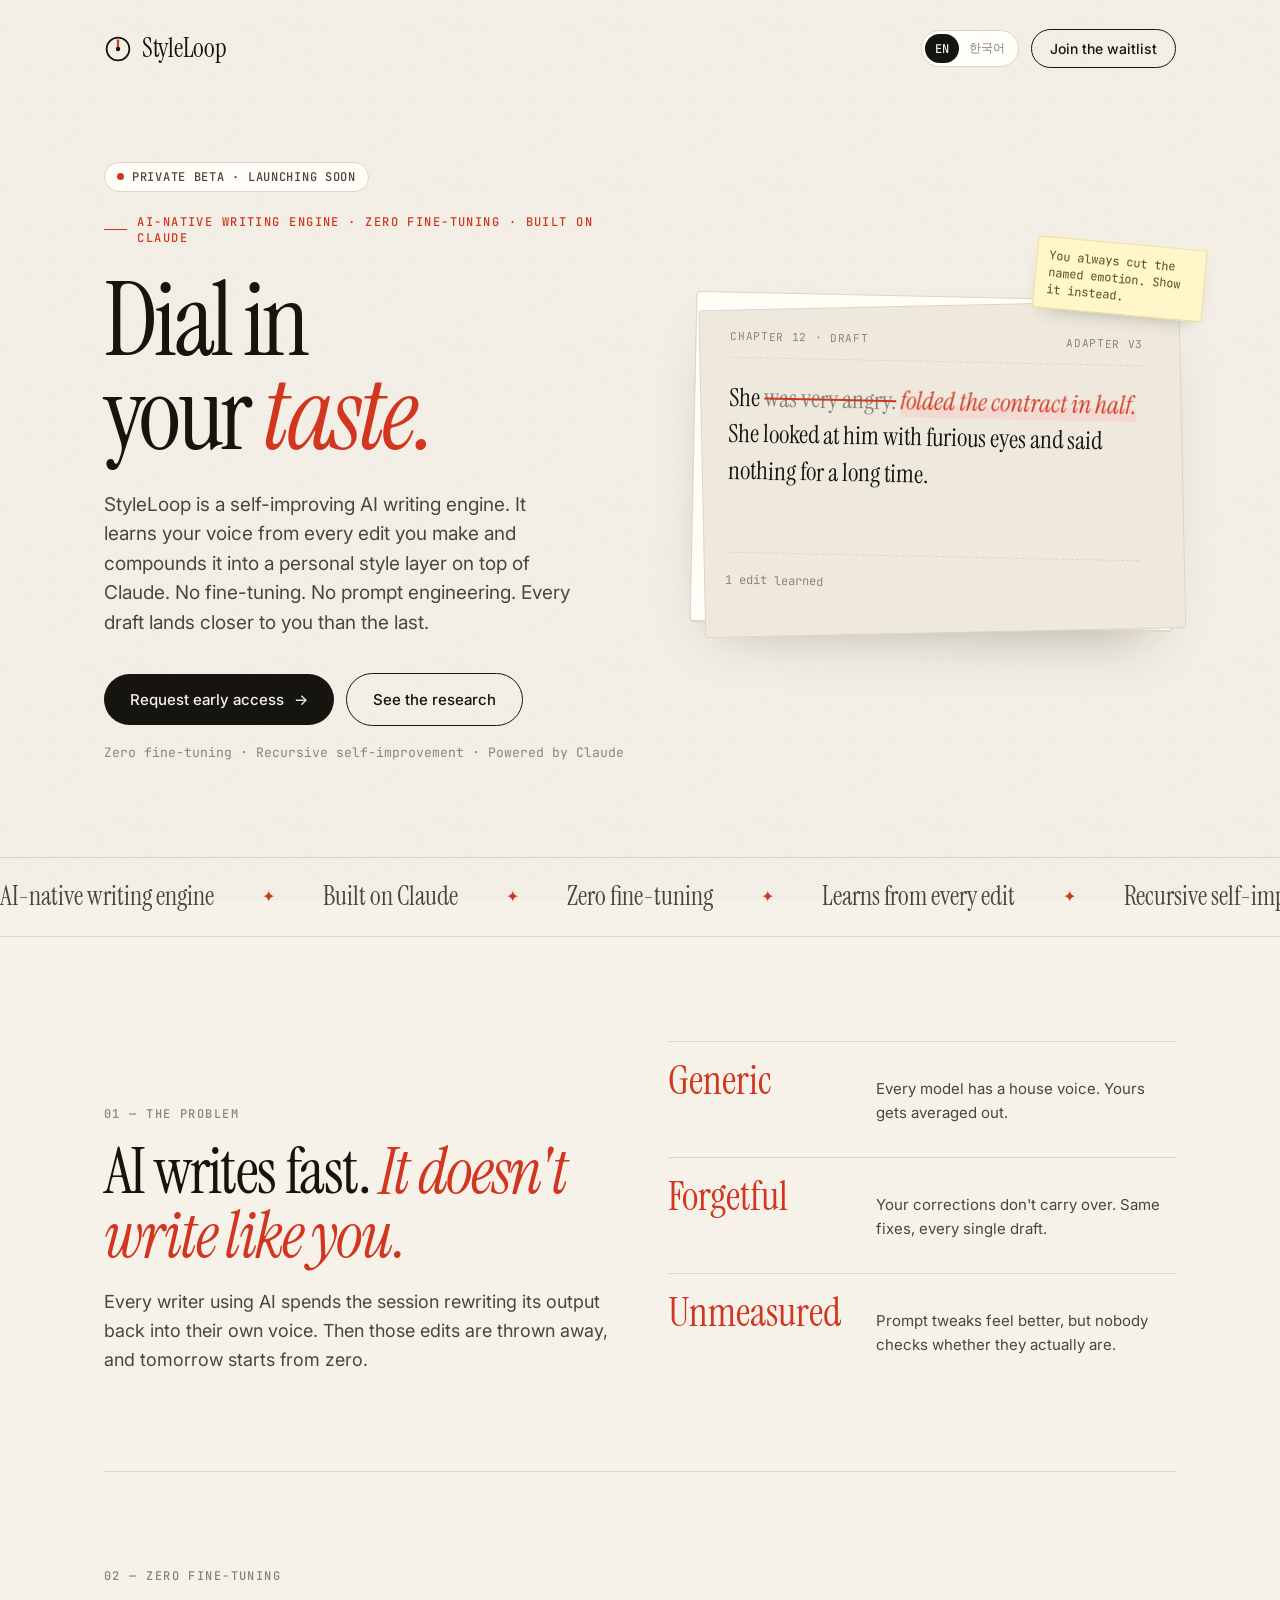
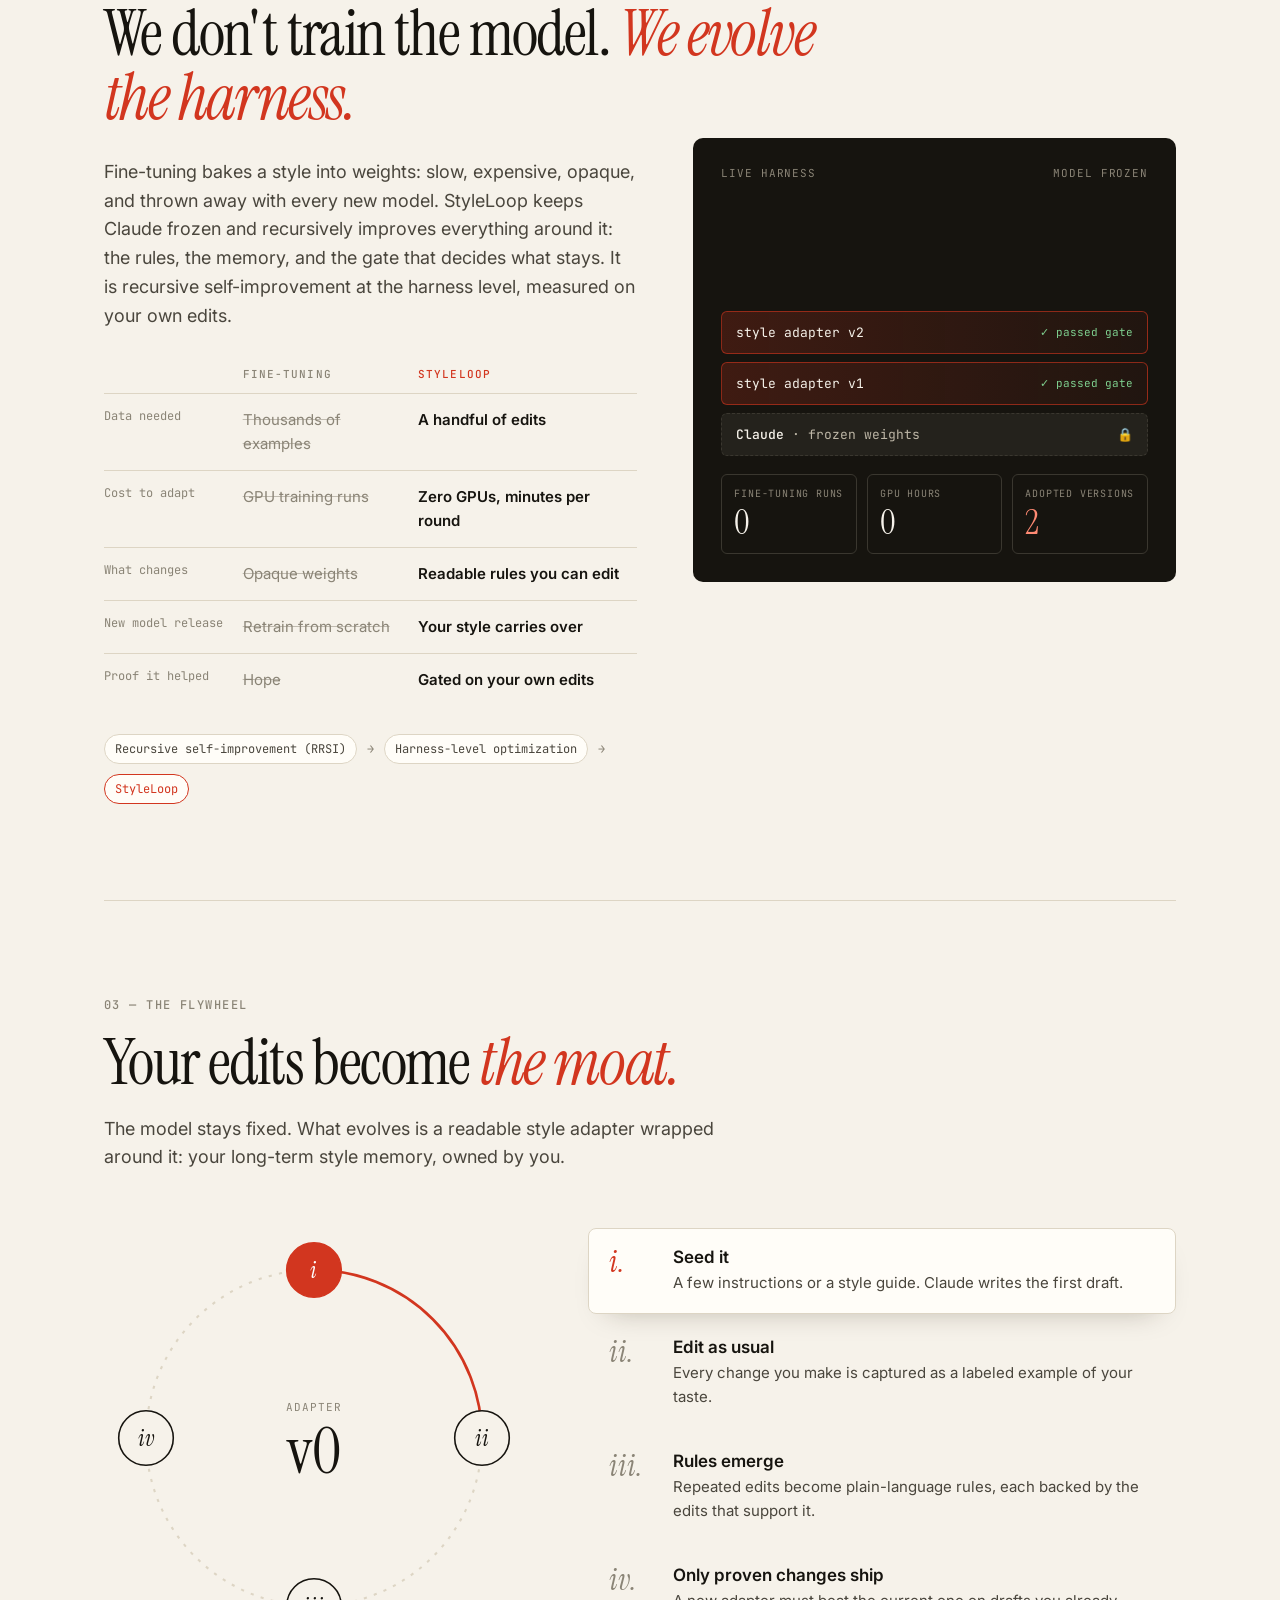
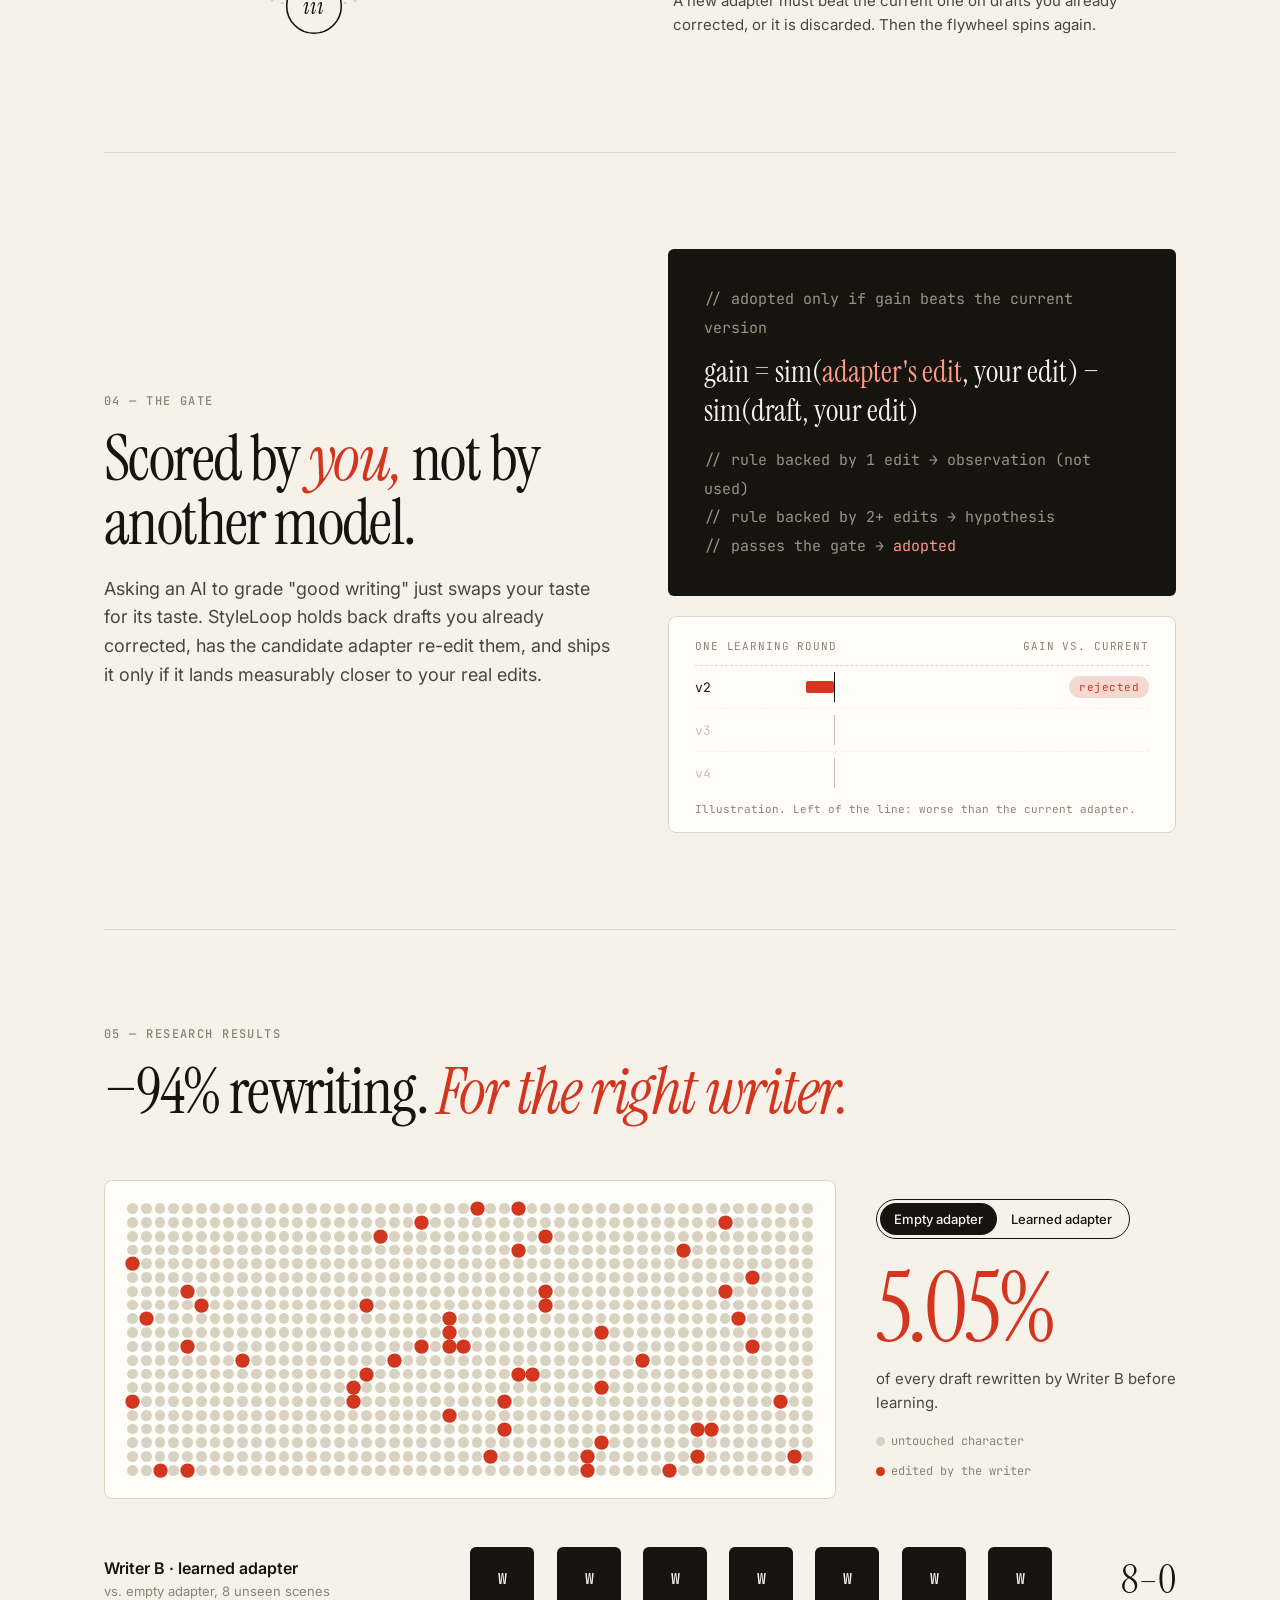
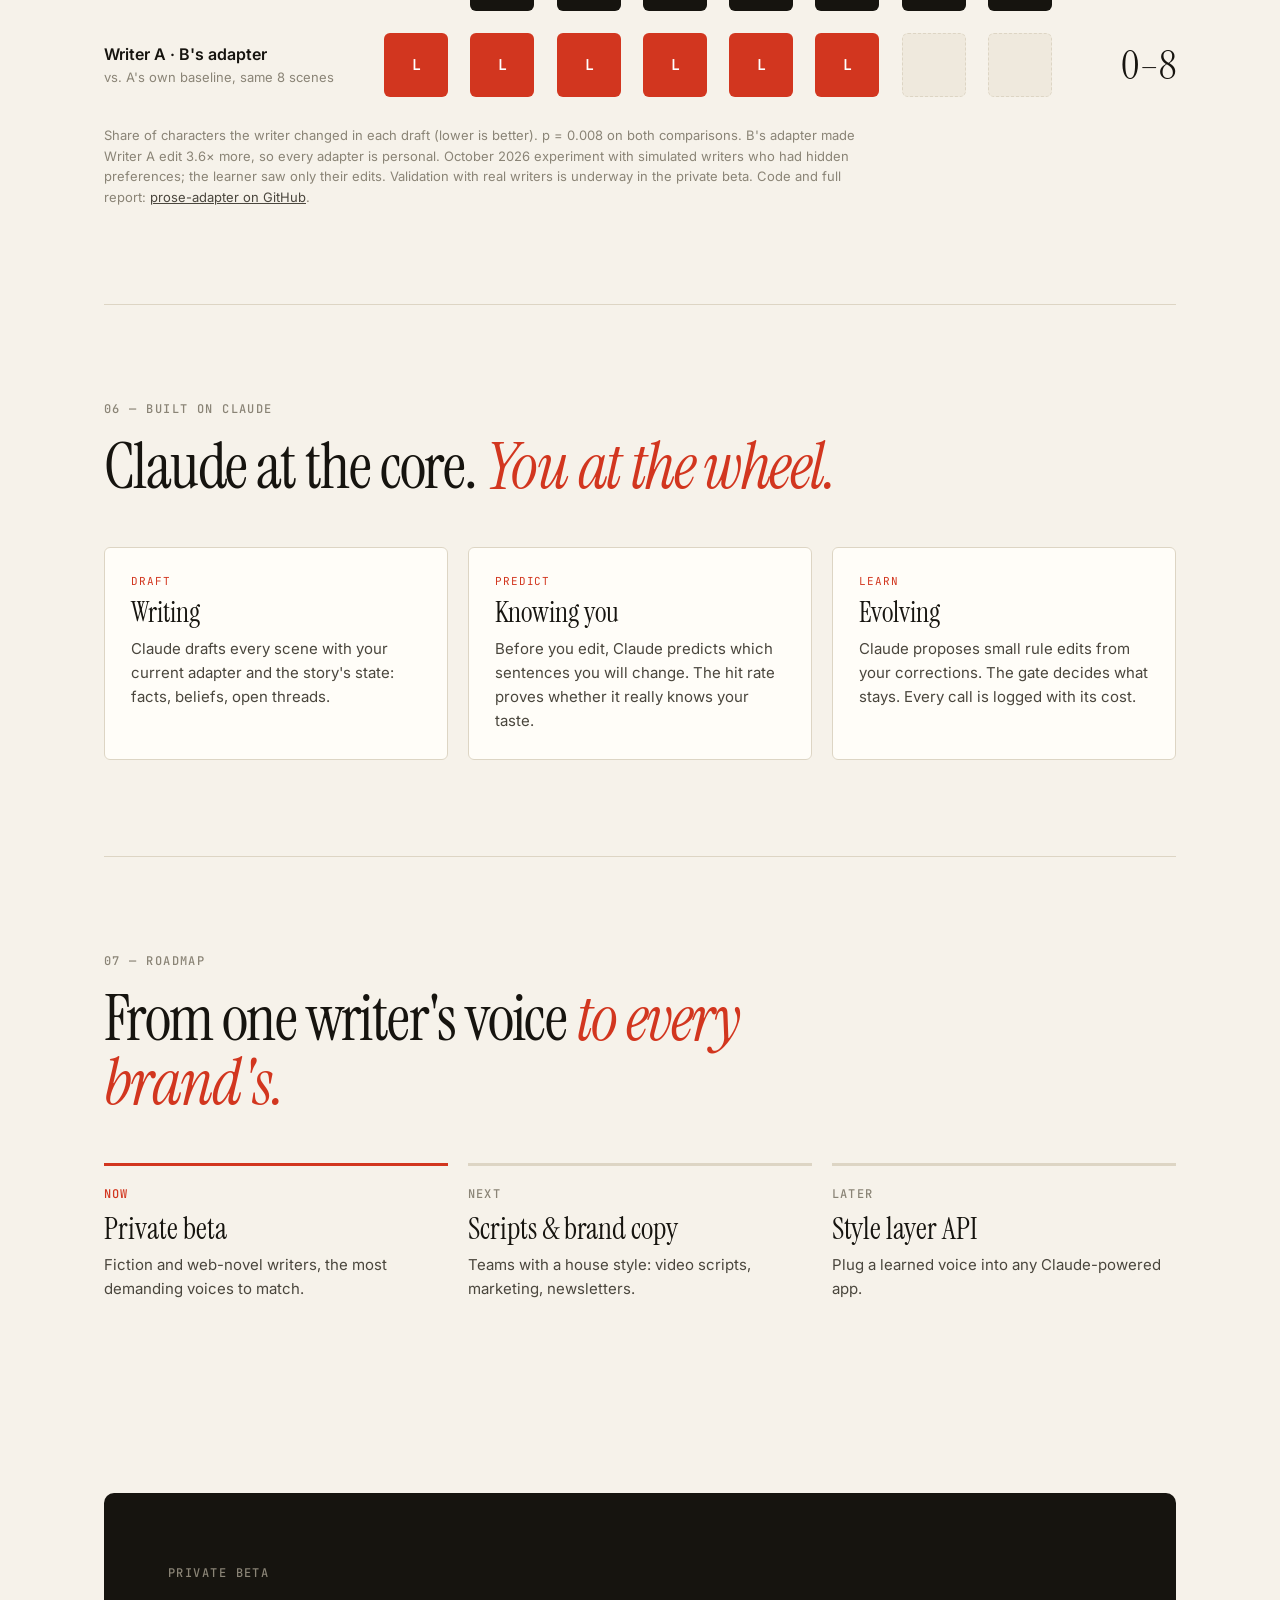
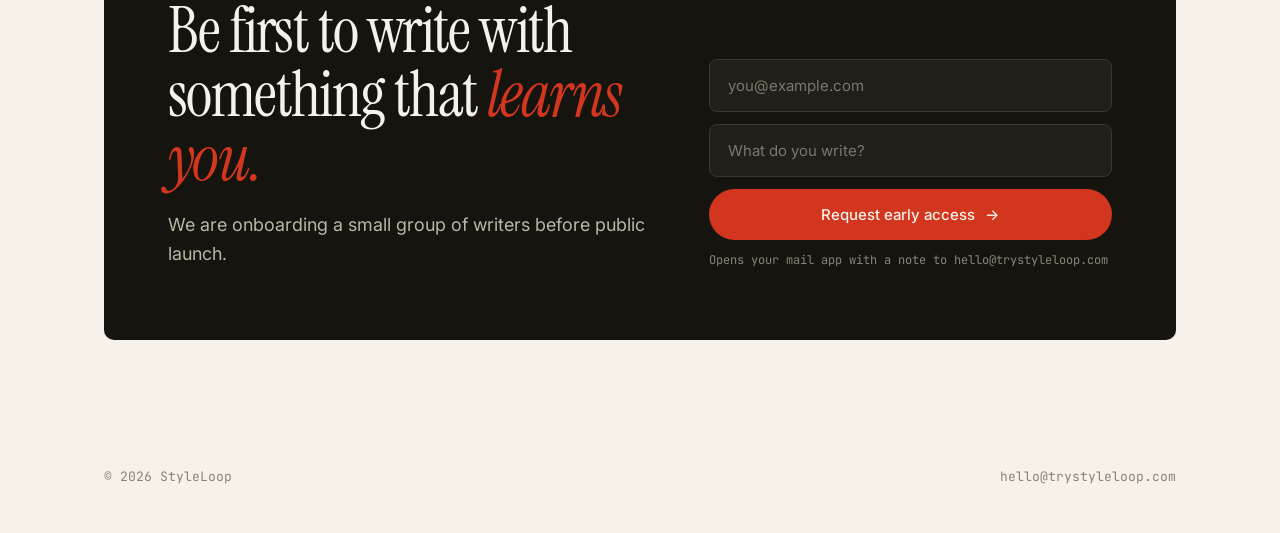
==== commit 3606be52: "사이트: 파인튜닝 제로·하네스 재귀개선(RRSI) 섹션, 비교표와 어댑터 적층 모션 Co-Authored-By: Claude Opus 5.5 <noreply@anthropic.co" ====
--- a/index.html
+++ b/index.html
@@ -178,6 +178,39 @@
   .readout .big{font-size:72px}
 }
 
+
+/* harness vs fine-tuning */
+.hx{display:grid;grid-template-columns:1.05fr .95fr;gap:56px;align-items:start;margin-top:8px}
+.vs{width:100%;border-collapse:collapse;margin-top:36px;font-size:15px}
+.vs th{font:500 11px var(--mono);letter-spacing:.1em;text-transform:uppercase;color:var(--muted);text-align:left;padding:0 12px 12px 0}
+.vs th.us{color:var(--red)}
+.vs td{padding:14px 12px 14px 0;border-top:1px solid var(--line);vertical-align:top}
+.vs td:first-child{color:var(--muted);font:12px var(--mono);width:26%}
+.vs td.them{color:var(--muted);text-decoration:line-through;text-decoration-color:rgba(138,132,118,.5)}
+.vs td.us{font-weight:600}
+.lineage{display:flex;flex-wrap:wrap;align-items:center;gap:10px;margin-top:28px;font:12px var(--mono);color:var(--ink-2)}
+.lineage span{border:1px solid var(--line);background:var(--card);padding:6px 10px;border-radius:999px}
+.lineage span.hl{border-color:var(--red);color:var(--red)}
+.lineage i{color:var(--muted);font-style:normal}
+
+.stack{background:var(--ink);color:var(--paper);border-radius:10px;padding:28px;position:relative;overflow:hidden}
+.stack-head{display:flex;justify-content:space-between;font:11px var(--mono);letter-spacing:.08em;text-transform:uppercase;color:#8a8476;margin-bottom:18px}
+.layers{display:flex;flex-direction:column-reverse;gap:8px;height:258px;overflow:hidden;justify-content:flex-start}
+.layer{border:1px solid #3a372f;border-radius:6px;padding:12px 14px;display:flex;justify-content:space-between;align-items:center;font:13px var(--mono);
+  animation:drop .7s cubic-bezier(.2,1.3,.4,1) both}
+.layer.base{background:#24221c;border-style:dashed;color:#bdb6a6;animation:none}
+.layer.base b{color:var(--paper);font-weight:500}
+.layer.ad{background:linear-gradient(90deg,rgba(210,54,31,.22),rgba(210,54,31,.06));border-color:rgba(210,54,31,.6)}
+.layer.ad .ok{color:#7fd08f;font-size:11px}
+.layer.ad.old{opacity:.45}
+@keyframes drop{from{opacity:0;transform:translateY(-40px)}to{opacity:1;transform:none}}
+.meters{display:grid;grid-template-columns:repeat(3,1fr);gap:10px;margin-top:18px}
+.meter{border:1px solid #3a372f;border-radius:6px;padding:12px}
+.meter .k{font:10px var(--mono);letter-spacing:.08em;text-transform:uppercase;color:#8a8476}
+.meter .v{font-family:var(--serif);font-size:34px;line-height:1.1;margin-top:4px}
+.meter .v.red{color:#ff8a73}
+@media (max-width:900px){.hx{grid-template-columns:1fr}}
+
 /* reveal */
 .rv{opacity:0;transform:translateY(18px);transition:opacity .8s ease,transform .8s ease}
 .rv.in{opacity:1;transform:none}
@@ -292,6 +325,34 @@
       <div><b data-i18n="p1_k"></b><p data-i18n="p1"></p></div>
       <div><b data-i18n="p2_k"></b><p data-i18n="p2"></p></div>
       <div><b data-i18n="p3_k"></b><p data-i18n="p3"></p></div>
+    </div>
+  </div>
+</section>
+
+<section class="rv" id="harness">
+  <div class="sec-label" data-i18n="h_label"></div>
+  <h2 data-i18n="h_h2"></h2>
+  <div class="hx">
+    <div>
+      <p class="sub" data-i18n="h_sub"></p>
+      <table class="vs">
+        <tr><th></th><th data-i18n="vs_them"></th><th class="us">StyleLoop</th></tr>
+        <tr><td data-i18n="vs1"></td><td class="them" data-i18n="vs1a"></td><td class="us" data-i18n="vs1b"></td></tr>
+        <tr><td data-i18n="vs2"></td><td class="them" data-i18n="vs2a"></td><td class="us" data-i18n="vs2b"></td></tr>
+        <tr><td data-i18n="vs3"></td><td class="them" data-i18n="vs3a"></td><td class="us" data-i18n="vs3b"></td></tr>
+        <tr><td data-i18n="vs4"></td><td class="them" data-i18n="vs4a"></td><td class="us" data-i18n="vs4b"></td></tr>
+        <tr><td data-i18n="vs5"></td><td class="them" data-i18n="vs5a"></td><td class="us" data-i18n="vs5b"></td></tr>
+      </table>
+      <div class="lineage"><span data-i18n="ln1"></span><i>→</i><span data-i18n="ln2"></span><i>→</i><span class="hl">StyleLoop</span></div>
+    </div>
+    <div class="stack" id="stack">
+      <div class="stack-head"><span data-i18n="st_h1"></span><span data-i18n="st_h2"></span></div>
+      <div class="layers" id="layers"><div class="layer base"><span><b>Claude</b> · <span data-i18n="st_base"></span></span><span>🔒</span></div></div>
+      <div class="meters">
+        <div class="meter"><div class="k" data-i18n="mt1"></div><div class="v">0</div></div>
+        <div class="meter"><div class="k" data-i18n="mt2"></div><div class="v">0</div></div>
+        <div class="meter"><div class="k" data-i18n="mt3"></div><div class="v red" id="laps">0</div></div>
+      </div>
     </div>
   </div>
 </section>
@@ -412,29 +473,43 @@
 en: {
   nav_cta: "Join the waitlist",
   live: "Private beta · Launching soon",
-  eyebrow: "AI-native writing engine · Built on Claude",
+  eyebrow: "AI-native writing engine · Zero fine-tuning · Built on Claude",
   h1: "Dial in<br>your <em>taste.</em>",
   lead: "StyleLoop is a self-improving AI writing engine. It learns your voice from every edit you make and compounds it into a personal style layer on top of Claude. No fine-tuning. No prompt engineering. Every draft lands closer to you than the last.",
   cta: "Request early access",
   cta2: "See the research",
-  note: "Powered by Claude · Long-term style memory · Self-improving harness",
+  note: "Zero fine-tuning · Recursive self-improvement · Powered by Claude",
   sheet_head: "Chapter 12 · draft",
   margin: "You always cut the named emotion. Show it instead.",
-  marquee: ["AI-native writing engine", "Built on Claude", "Learns from every edit", "Self-improving harness", "Long-term style memory", "−94% rewriting in lab tests", "Launching soon"],
+  marquee: ["AI-native writing engine", "Built on Claude", "Zero fine-tuning", "Learns from every edit", "Recursive self-improvement", "Self-improving harness", "Long-term style memory", "−94% rewriting in lab tests", "Launching soon"],
   p_label: "01 — The problem",
   p_h2: "AI writes fast. <em>It doesn't write like you.</em>",
   p_sub: "Every writer using AI spends the session rewriting its output back into their own voice. Then those edits are thrown away, and tomorrow starts from zero.",
   p1_k: "Generic", p1: "Every model has a house voice. Yours gets averaged out.",
   p2_k: "Forgetful", p2: "Your corrections don't carry over. Same fixes, every single draft.",
+  h_label: "02 — Zero fine-tuning",
+  h_h2: "We don't train the model. <em>We evolve the harness.</em>",
+  h_sub: "Fine-tuning bakes a style into weights: slow, expensive, opaque, and thrown away with every new model. StyleLoop keeps Claude frozen and recursively improves everything around it: the rules, the memory, and the gate that decides what stays. It is recursive self-improvement at the harness level, measured on your own edits.",
+  vs_them: "Fine-tuning",
+  vs1: "Data needed", vs1a: "Thousands of examples", vs1b: "A handful of edits",
+  vs2: "Cost to adapt", vs2a: "GPU training runs", vs2b: "Zero GPUs, minutes per round",
+  vs3: "What changes", vs3a: "Opaque weights", vs3b: "Readable rules you can edit",
+  vs4: "New model release", vs4a: "Retrain from scratch", vs4b: "Your style carries over",
+  vs5: "Proof it helped", vs5a: "Hope", vs5b: "Gated on your own edits",
+  ln1: "Recursive self-improvement (RRSI)", ln2: "Harness-level optimization",
+  st_h1: "Live harness", st_h2: "model frozen",
+  st_base: "frozen weights",
+  mt1: "Fine-tuning runs", mt2: "GPU hours", mt3: "Adopted versions",
+  layer: n => "style adapter v" + n, layer_ok: "✓ passed gate",
   p3_k: "Unmeasured", p3: "Prompt tweaks feel better, but nobody checks whether they actually are.",
-  l_label: "02 — The flywheel",
+  l_label: "03 — The flywheel",
   l_h2: "Your edits become <em>the moat.</em>",
   l_sub: "The model stays fixed. What evolves is a readable style adapter wrapped around it: your long-term style memory, owned by you.",
   s1_h: "Seed it", s1: "A few instructions or a style guide. Claude writes the first draft.",
   s2_h: "Edit as usual", s2: "Every change you make is captured as a labeled example of your taste.",
   s3_h: "Rules emerge", s3: "Repeated edits become plain-language rules, each backed by the edits that support it.",
   s4_h: "Only proven changes ship", s4: "A new adapter must beat the current one on drafts you already corrected, or it is discarded. Then the flywheel spins again.",
-  g_label: "03 — The gate",
+  g_label: "04 — The gate",
   g_h2: "Scored by <em>you,</em> not by another model.",
   g_sub: "Asking an AI to grade \"good writing\" just swaps your taste for its taste. StyleLoop holds back drafts you already corrected, has the candidate adapter re-edit them, and ships it only if it lands measurably closer to your real edits.",
   f1: "// adopted only if gain beats the current version",
@@ -444,7 +519,7 @@
   gate_h1: "One learning round", gate_h2: "gain vs. current",
   v_rej: "rejected", v_loss: "more losses", v_ok: "adopted",
   gate_foot: "Illustration. Left of the line: worse than the current adapter.",
-  r_label: "04 — Research results",
+  r_label: "05 — Research results",
   r_h2: "−94% rewriting. <em>For the right writer.</em>",
   t0: "Empty adapter", t1: "Learned adapter",
   cap0: "of every draft rewritten by Writer B before learning.",
@@ -453,12 +528,12 @@
   d1: "Writer B · learned adapter", d1s: "vs. empty adapter, 8 unseen scenes",
   d2: "Writer A · B's adapter", d2s: "vs. A's own baseline, same 8 scenes",
   fine: "Share of characters the writer changed in each draft (lower is better). p = 0.008 on both comparisons. B's adapter made Writer A edit 3.6× more, so every adapter is personal. October 2026 experiment with simulated writers who had hidden preferences; the learner saw only their edits. Validation with real writers is underway in the private beta. Code and full report: <a href=\"https://github.com/moneycode11101-svg/prose-adapter\">prose-adapter on GitHub</a>.",
-  c_label: "05 — Built on Claude",
+  c_label: "06 — Built on Claude",
   c_h2: "Claude at the core. <em>You at the wheel.</em>",
   c1_h: "Writing", c1: "Claude drafts every scene with your current adapter and the story's state: facts, beliefs, open threads.",
   c2_h: "Knowing you", c2: "Before you edit, Claude predicts which sentences you will change. The hit rate proves whether it really knows your taste.",
   c3_h: "Evolving", c3: "Claude proposes small rule edits from your corrections. The gate decides what stays. Every call is logged with its cost.",
-  m_label: "06 — Roadmap",
+  m_label: "07 — Roadmap",
   m_h2: "From one writer's voice <em>to every brand's.</em>",
   m1_w: "Now", m1_h: "Private beta", m1: "Fiction and web-novel writers, the most demanding voices to match.",
   m2_w: "Next", m2_h: "Scripts & brand copy", m2: "Teams with a house style: video scripts, marketing, newsletters.",
@@ -480,29 +555,43 @@
 ko: {
   nav_cta: "대기 명단 등록",
   live: "비공개 베타 · 출시 예정",
-  eyebrow: "AI 네이티브 글쓰기 엔진 · Claude 기반",
+  eyebrow: "AI 네이티브 글쓰기 엔진 · 파인튜닝 제로 · Claude 기반",
   h1: "당신의 취향에<br><em>주파수를 맞추다.</em>",
   lead: "StyleLoop는 스스로 진화하는 AI 글쓰기 엔진입니다. 당신이 고친 모든 문장에서 문체를 배우고, Claude 위에 당신만의 스타일 레이어를 쌓아 갑니다. 파인튜닝도, 프롬프트 엔지니어링도 필요 없습니다. 초고는 쓸수록 당신에게 가까워집니다.",
   cta: "얼리 액세스 신청",
   cta2: "연구 결과 보기",
-  note: "Claude 기반 · 장기 문체 기억 · 자기 개선 하네스",
+  note: "파인튜닝 제로 · 재귀적 자기개선 · Claude 기반",
   sheet_head: "12화 · 초고",
   margin: "감정 이름은 늘 지우시네요. 행동으로 보여 줄게요.",
-  marquee: ["AI 네이티브 글쓰기 엔진", "Claude 기반", "모든 교정에서 학습", "자기 개선 하네스", "장기 문체 기억", "실험에서 고칠 거리 −94%", "출시 예정"],
+  marquee: ["AI 네이티브 글쓰기 엔진", "Claude 기반", "파인튜닝 제로", "모든 교정에서 학습", "재귀적 자기개선", "자기 개선 하네스", "장기 문체 기억", "실험에서 고칠 거리 −94%", "출시 예정"],
   p_label: "01 — 문제",
   p_h2: "AI는 빨리 씁니다. <em>당신처럼 쓰지 못할 뿐.</em>",
   p_sub: "AI로 글을 쓰는 사람은 결국 그 결과물을 자기 문체로 다시 고치는 데 시간을 씁니다. 그리고 그 교정은 버려지고, 내일은 다시 처음부터입니다.",
   p1_k: "획일", p1: "모델마다 고유한 말투가 있고, 당신의 문체는 평균으로 뭉개집니다.",
   p2_k: "망각", p2: "어제 고친 것이 오늘 남지 않습니다. 매 초고마다 같은 교정을 반복합니다.",
+  h_label: "02 — 파인튜닝 제로",
+  h_h2: "모델은 학습시키지 않습니다. <em>하네스를 진화시킵니다.</em>",
+  h_sub: "파인튜닝은 문체를 가중치에 굽습니다. 느리고, 비싸고, 들여다볼 수 없고, 새 모델이 나오면 버려집니다. StyleLoop는 Claude를 그대로 두고 그 바깥(규칙, 기억, 무엇을 남길지 정하는 관문)을 재귀적으로 개선합니다. 하네스 수준의 재귀적 자기개선(RSI)이며, 그 성과를 당신의 실제 교정으로 잽니다.",
+  vs_them: "파인튜닝",
+  vs1: "필요한 데이터", vs1a: "예시 수천 개", vs1b: "교정 몇 건",
+  vs2: "적응 비용", vs2a: "GPU 학습", vs2b: "GPU 0, 회차당 몇 분",
+  vs3: "바뀌는 것", vs3a: "들여다볼 수 없는 가중치", vs3b: "읽고 고칠 수 있는 규칙",
+  vs4: "새 모델 출시", vs4a: "처음부터 재학습", vs4b: "문체가 그대로 따라감",
+  vs5: "효과 증명", vs5a: "기대", vs5b: "당신의 교정으로 검증",
+  ln1: "재귀적 자기개선(RRSI)", ln2: "하네스 수준 최적화",
+  st_h1: "실시간 하네스", st_h2: "모델 고정",
+  st_base: "가중치 고정",
+  mt1: "파인튜닝 횟수", mt2: "GPU 사용 시간", mt3: "채택된 버전",
+  layer: n => "문체 어댑터 v" + n, layer_ok: "✓ 관문 통과",
   p3_k: "무검증", p3: "프롬프트를 바꾸면 나아진 것 같지만, 정말 나아졌는지는 아무도 재지 않습니다.",
-  l_label: "02 — 플라이휠",
+  l_label: "03 — 플라이휠",
   l_h2: "당신의 교정이 <em>해자가 됩니다.</em>",
   l_sub: "모델은 그대로 둡니다. 진화하는 것은 그 바깥을 감싼, 사람이 읽을 수 있는 문체 어댑터입니다. 당신이 소유하는 장기 문체 기억입니다.",
   s1_h: "씨앗 심기", s1: "지시 몇 줄이나 스타일 가이드만 주면 Claude가 첫 초고를 씁니다.",
   s2_h: "평소처럼 고치기", s2: "당신이 고친 모든 곳이 취향을 담은 학습 예시로 쌓입니다.",
   s3_h: "규칙이 떠오름", s3: "반복되는 교정이 읽을 수 있는 규칙이 되고, 규칙마다 근거가 된 교정이 붙습니다.",
   s4_h: "증명된 변화만 반영", s4: "새 어댑터는 이미 고친 초고에서 현재 버전을 이겨야만 채택됩니다. 그리고 플라이휠이 다시 돕니다.",
-  g_label: "03 — 관문",
+  g_label: "04 — 관문",
   g_h2: "점수는 <em>당신이</em> 매깁니다. 다른 모델이 아니라.",
   g_sub: "AI에게 \"좋은 글\"을 채점시키면 당신의 취향이 AI의 취향으로 바뀔 뿐입니다. StyleLoop는 이미 고친 초고를 따로 떼어 두고, 후보 어댑터가 그 초고를 다시 고치게 한 뒤, 실제 교정에 측정 가능하게 더 가까워졌을 때만 반영합니다.",
   f1: "// 현재 버전보다 gain이 높을 때만 채택",
@@ -512,7 +601,7 @@
   gate_h1: "학습 한 회차", gate_h2: "현재 대비 gain",
   v_rej: "기각", v_loss: "패배가 더 많음", v_ok: "채택",
   gate_foot: "예시 그림입니다. 선 왼쪽은 현재 어댑터보다 나쁜 후보입니다.",
-  r_label: "04 — 연구 결과",
+  r_label: "05 — 연구 결과",
   r_h2: "고칠 거리 −94%. <em>그 작가에게만.</em>",
   t0: "빈 어댑터", t1: "학습한 어댑터",
   cap0: "학습 전, 작가 B가 초고에서 고친 글자 비율.",
@@ -521,12 +610,12 @@
   d1: "작가 B · 학습한 어댑터", d1s: "빈 어댑터와 비교, 처음 보는 장면 8개",
   d2: "작가 A · B의 어댑터", d2s: "A의 기본 상태와 비교, 같은 장면 8개",
   fine: "각 초고에서 작가가 바꾼 글자 비율입니다(낮을수록 좋음). 두 비교 모두 p = 0.008. B의 어댑터를 작가 A에게 쓰면 오히려 3.6배 더 고쳐야 했습니다. 어댑터는 사람마다 다르게 배운다는 뜻입니다. 2026년 10월, 숨은 취향을 가진 가상 작가로 한 실험이며 학습 쪽은 교정 결과만 봤습니다. 실제 작가 검증은 비공개 베타에서 진행 중입니다. 코드와 전체 보고서: <a href=\"https://github.com/moneycode11101-svg/prose-adapter\">GitHub의 prose-adapter</a>.",
-  c_label: "05 — Claude 기반",
+  c_label: "06 — Claude 기반",
   c_h2: "엔진은 Claude, <em>핸들은 당신.</em>",
   c1_h: "집필", c1: "Claude가 현재 어댑터와 작품 상태(설정, 인물이 믿는 것, 회수 안 된 복선)를 함께 보고 장면을 씁니다.",
   c2_h: "당신을 안다", c2: "고치기 전에 Claude가 당신이 고칠 문장을 먼저 예측합니다. 적중률이 취향을 정말 아는지 증명합니다.",
   c3_h: "진화", c3: "Claude가 교정에서 작은 규칙 수정안을 내고, 관문이 남길 것을 정합니다. 모든 호출은 비용과 함께 기록됩니다.",
-  m_label: "06 — 로드맵",
+  m_label: "07 — 로드맵",
   m_h2: "한 작가의 문체에서 <em>모든 브랜드의 목소리로.</em>",
   m1_w: "지금", m1_h: "비공개 베타", m1: "가장 맞추기 어려운 문체, 소설·웹소설 작가부터.",
   m2_w: "다음", m2_h: "대본·브랜드 카피", m2: "하우스 스타일이 있는 팀: 영상 대본, 마케팅, 뉴스레터.",
@@ -705,6 +794,30 @@
   });
 })();
 
+// harness stack: adapters stack on top of a frozen model, fine-tuning stays at zero
+(function(){
+  const layers = document.getElementById('layers'), laps = document.getElementById('laps');
+  let n = 0;
+  function addLayer(){
+    n++;
+    if (n > 4) {
+      layers.querySelectorAll('.layer.ad').forEach(x => x.remove());
+      n = 1;
+    }
+    layers.querySelectorAll('.layer.ad').forEach(x => x.classList.add('old'));
+    const el = document.createElement('div');
+    el.className = 'layer ad';
+    el.dataset.n = n;
+    el.innerHTML = '<span>' + T('layer')(n) + '</span><span class="ok">' + T('layer_ok') + '</span>';
+    layers.appendChild(el);
+    laps.textContent = n;
+  }
+  onLang.push(() => layers.querySelectorAll('.layer.ad').forEach(x => {
+    x.innerHTML = '<span>' + T('layer')(+x.dataset.n) + '</span><span class="ok">' + T('layer_ok') + '</span>';
+  }));
+  onSeen(document.getElementById('stack'), () => { addLayer(); setInterval(addLayer, 1800); });
+})();
+
 document.getElementById('f').addEventListener('submit', e => {
   e.preventDefault();
   const body = T('mail_email') + ': ' + document.getElementById('email').value + '\n' + T('mail_what') + ': ' + document.getElementById('what').value;
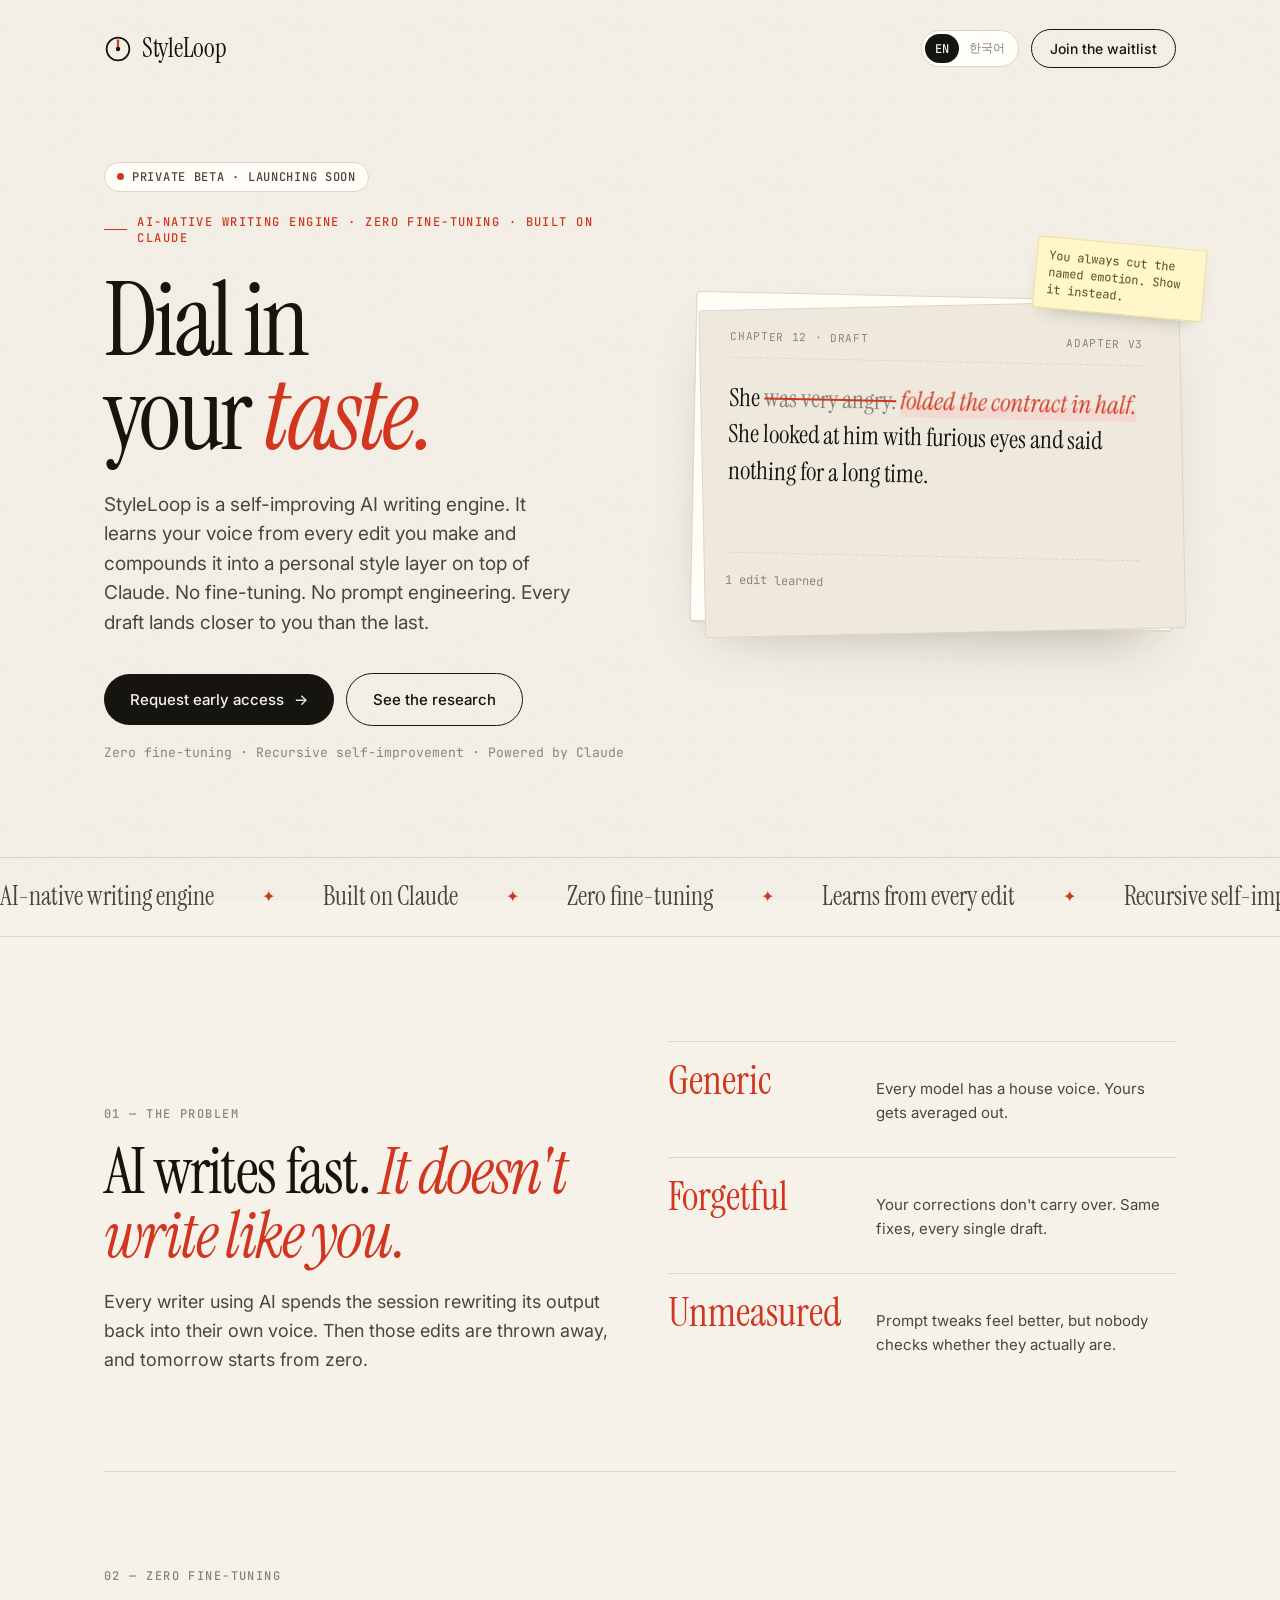
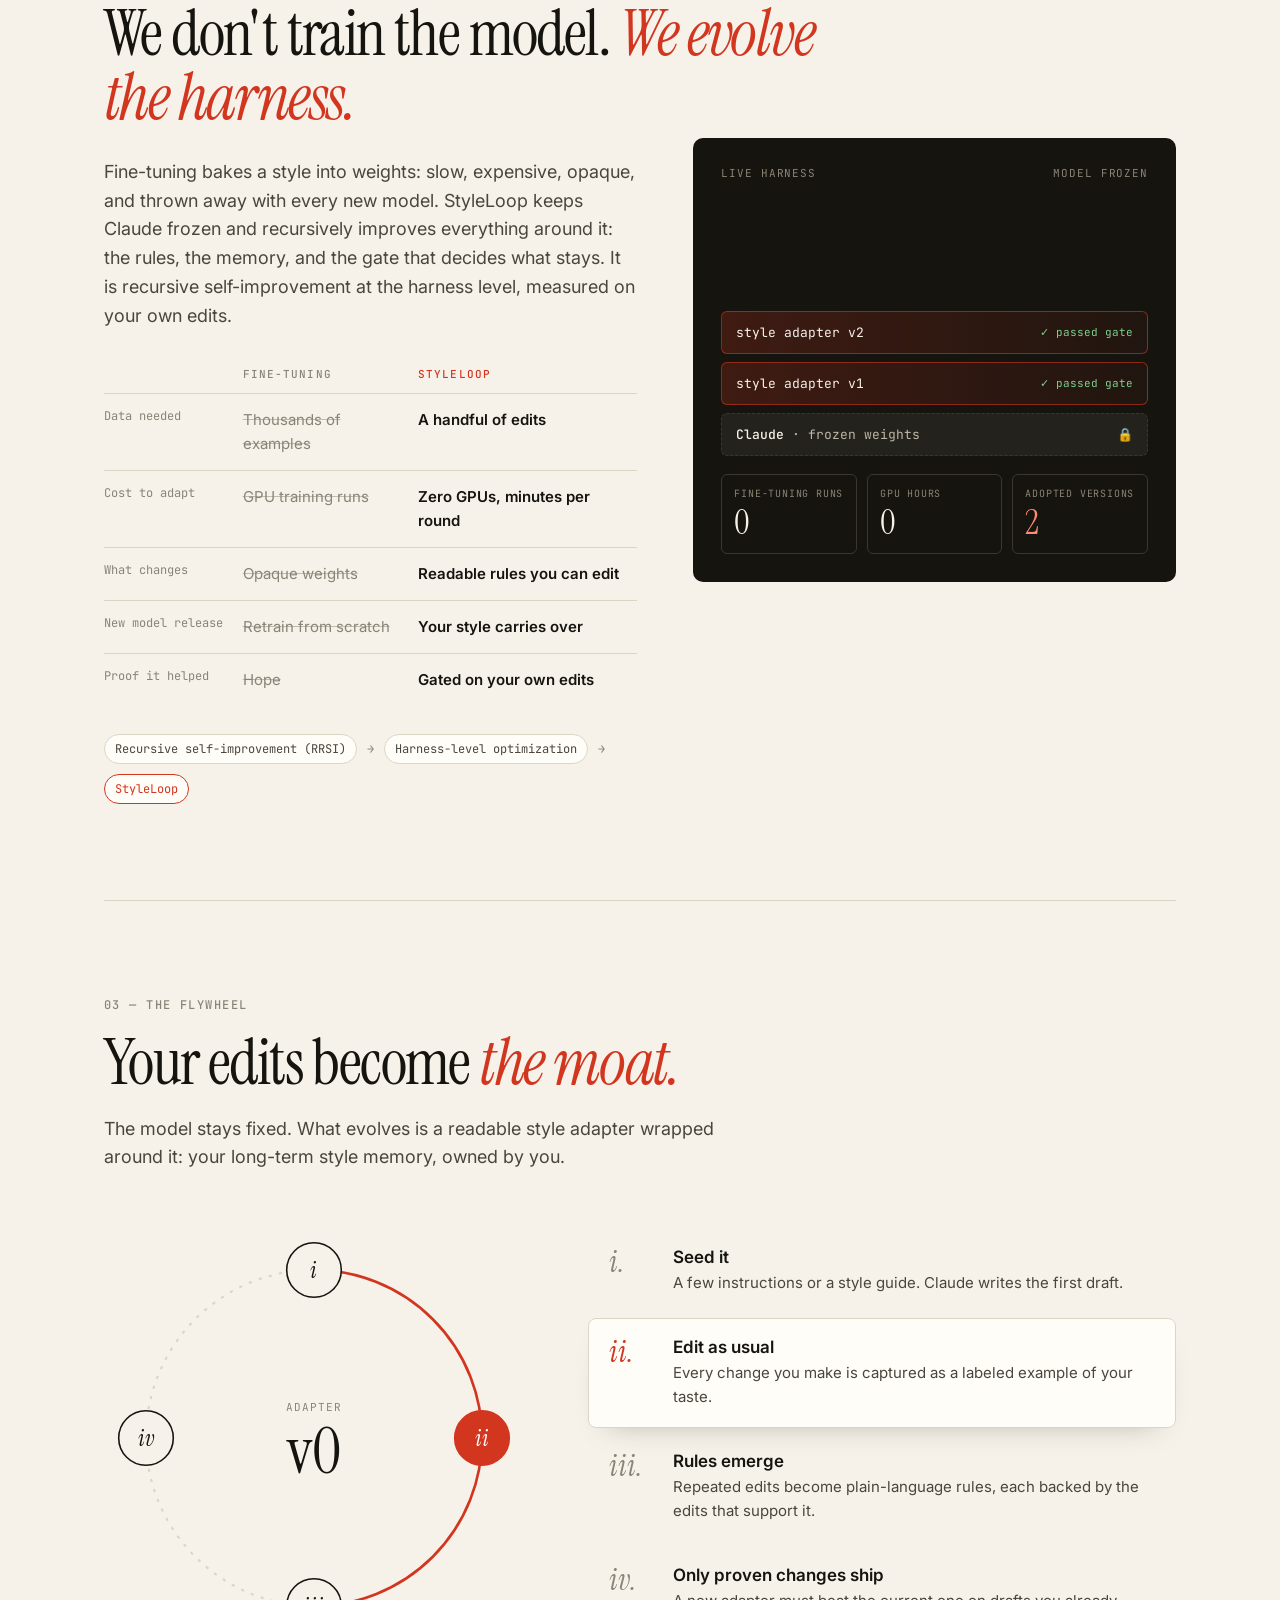
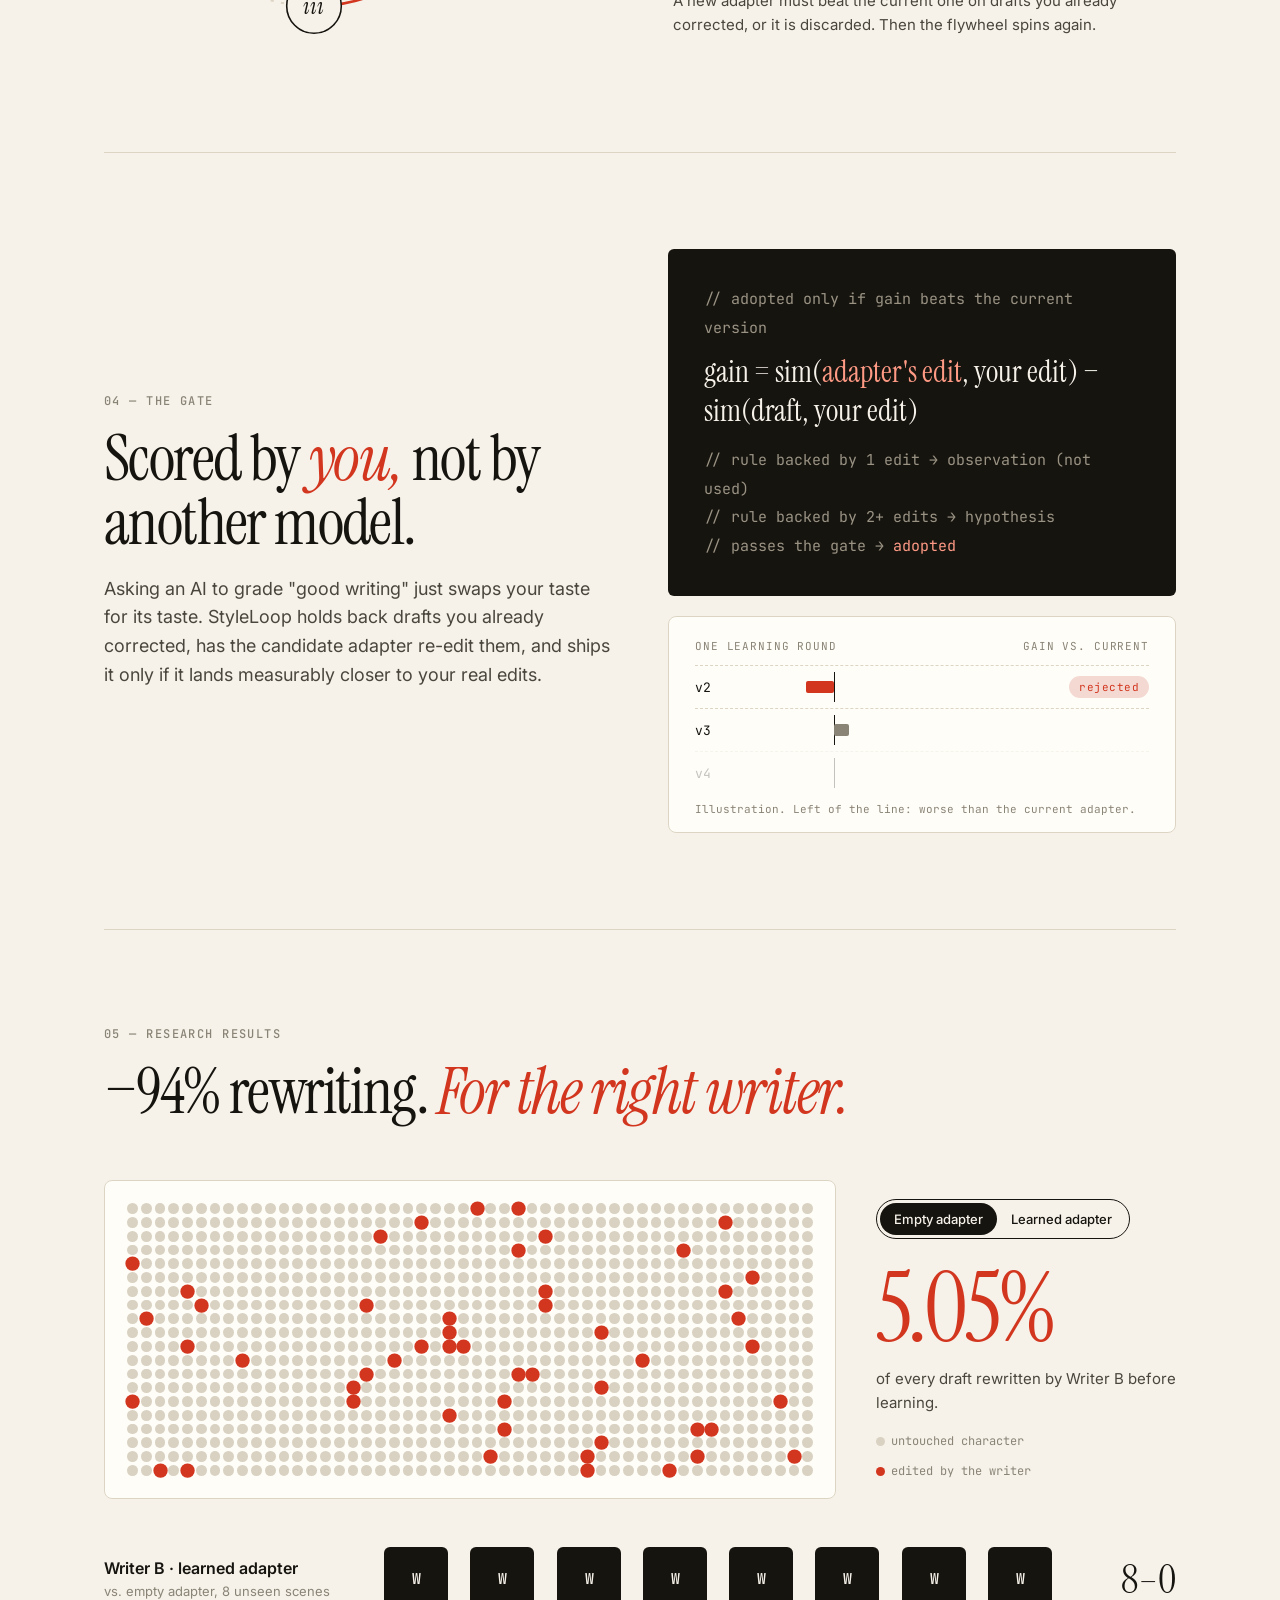
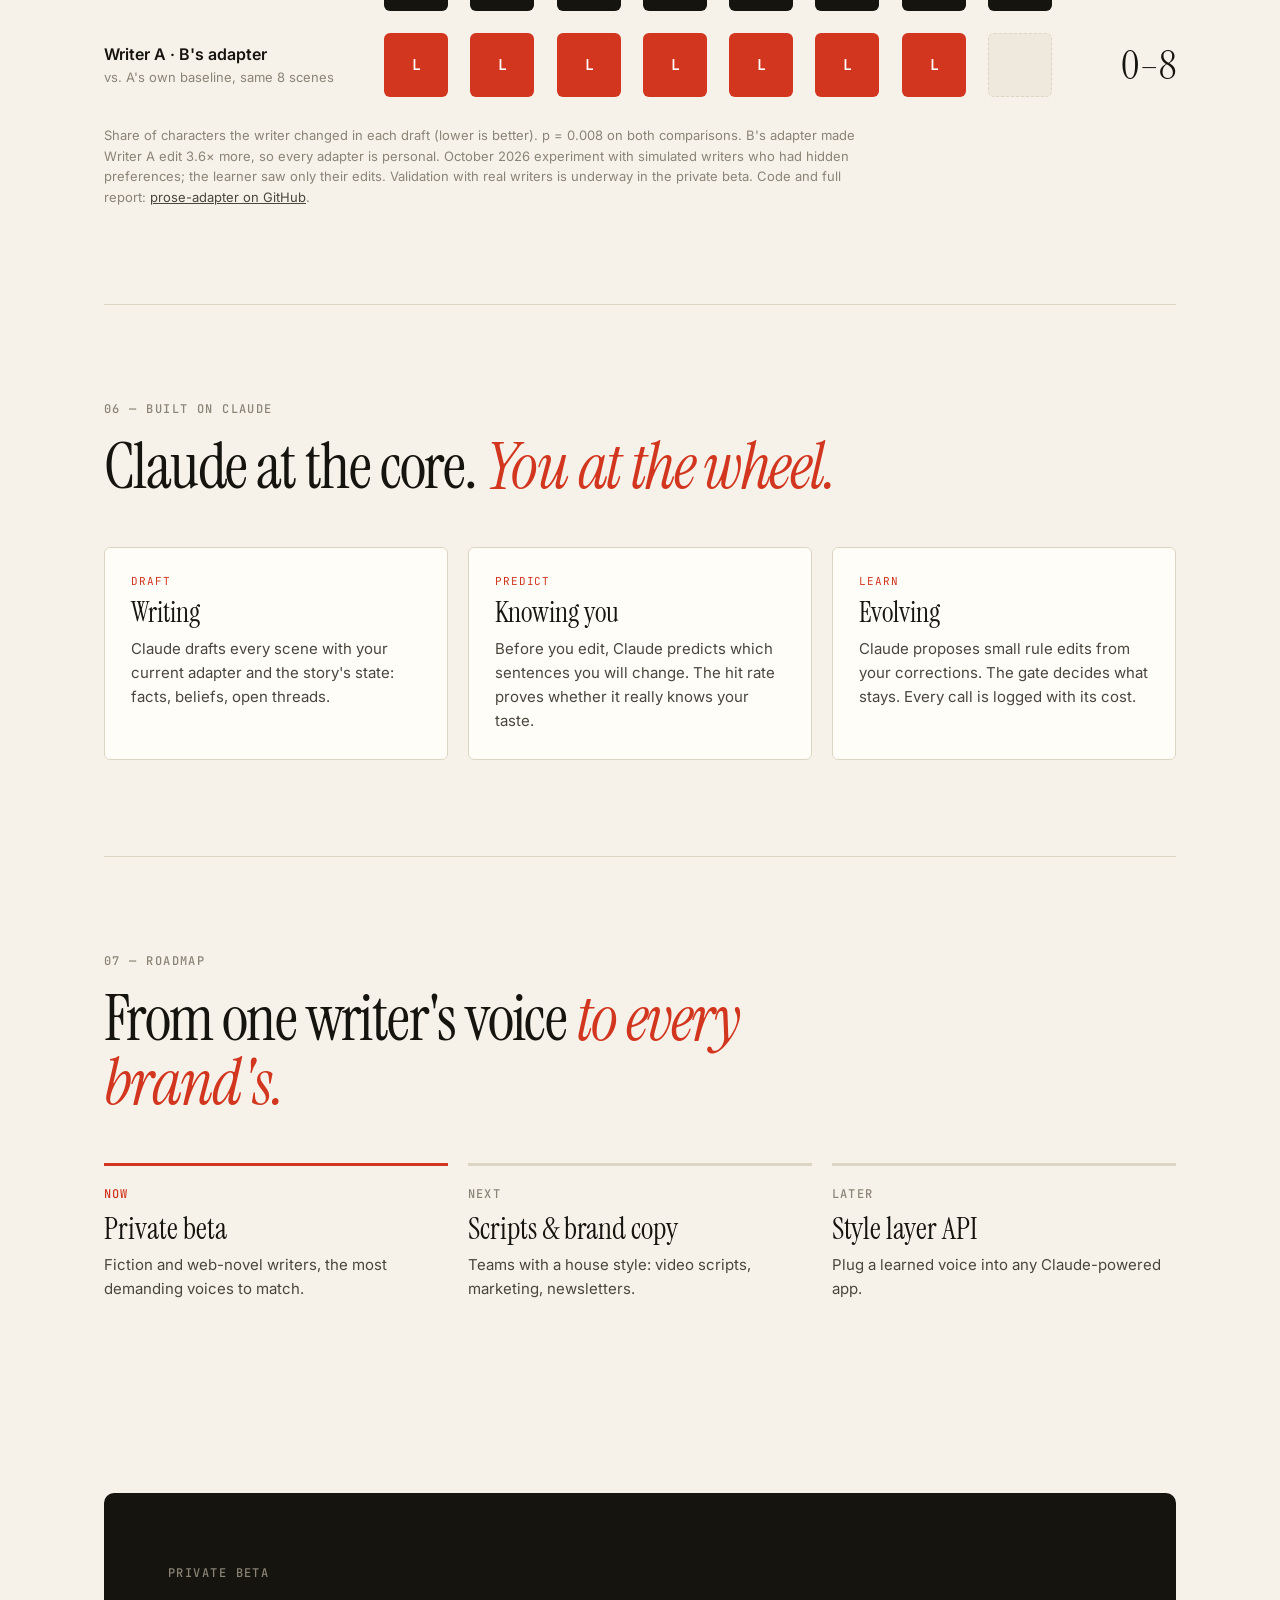
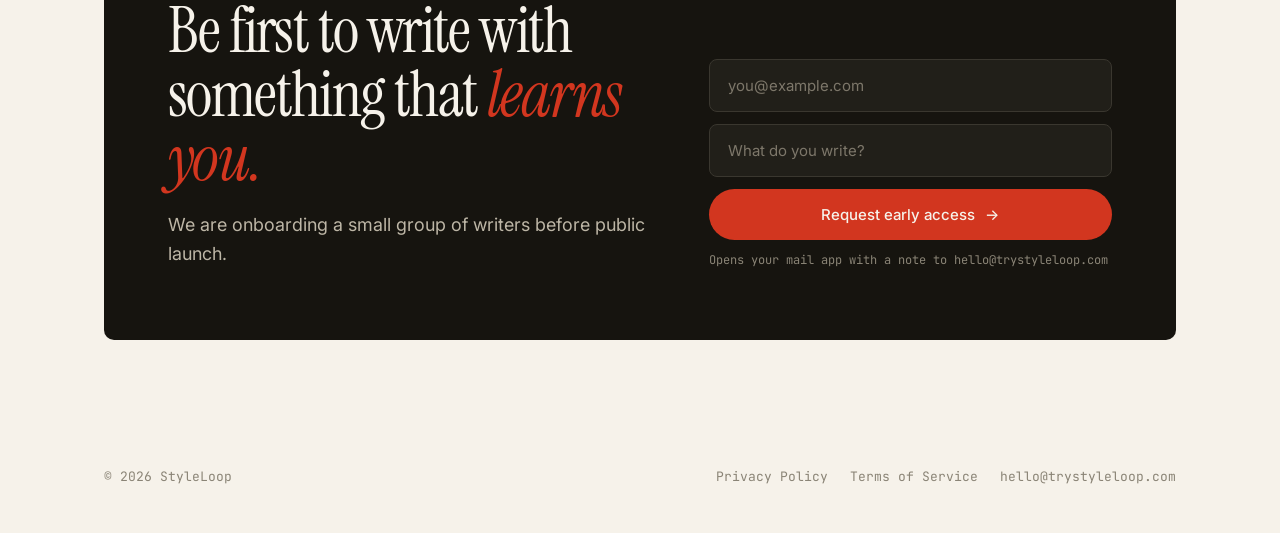
==== commit 621a7c6e: "사이트: 개인정보처리방침·이용약관(한/영) 페이지와 하단 링크 Co-Authored-By: Claude Opus 5.5 <noreply@anthropic.com>" ====
--- a/index.html
+++ b/index.html
@@ -97,6 +97,7 @@
 
 footer{display:flex;justify-content:space-between;align-items:center;padding:32px 0 48px;font:13px var(--mono);color:var(--muted)}
 footer a{text-decoration:none}footer a:hover{color:var(--red)}
+footer .legal{display:flex;flex-wrap:wrap;gap:22px;padding:0}
 
 
 /* loop ring */
@@ -463,7 +464,7 @@
 
 <footer>
   <span>© 2026 StyleLoop</span>
-  <a href="mailto:hello@trystyleloop.com">hello@trystyleloop.com</a>
+  <nav class="legal"><a href="privacy.html" data-i18n="ft_privacy"></a><a href="terms.html" data-i18n="ft_terms"></a><a href="mailto:hello@trystyleloop.com">hello@trystyleloop.com</a></nav>
 </footer>
 </div>
 
@@ -472,6 +473,7 @@
 const I18N = {
 en: {
   nav_cta: "Join the waitlist",
+  ft_privacy: "Privacy Policy", ft_terms: "Terms of Service",
   live: "Private beta · Launching soon",
   eyebrow: "AI-native writing engine · Zero fine-tuning · Built on Claude",
   h1: "Dial in<br>your <em>taste.</em>",
@@ -554,6 +556,7 @@
 },
 ko: {
   nav_cta: "대기 명단 등록",
+  ft_privacy: "개인정보처리방침", ft_terms: "이용약관",
   live: "비공개 베타 · 출시 예정",
   eyebrow: "AI 네이티브 글쓰기 엔진 · 파인튜닝 제로 · Claude 기반",
   h1: "당신의 취향에<br><em>주파수를 맞추다.</em>",
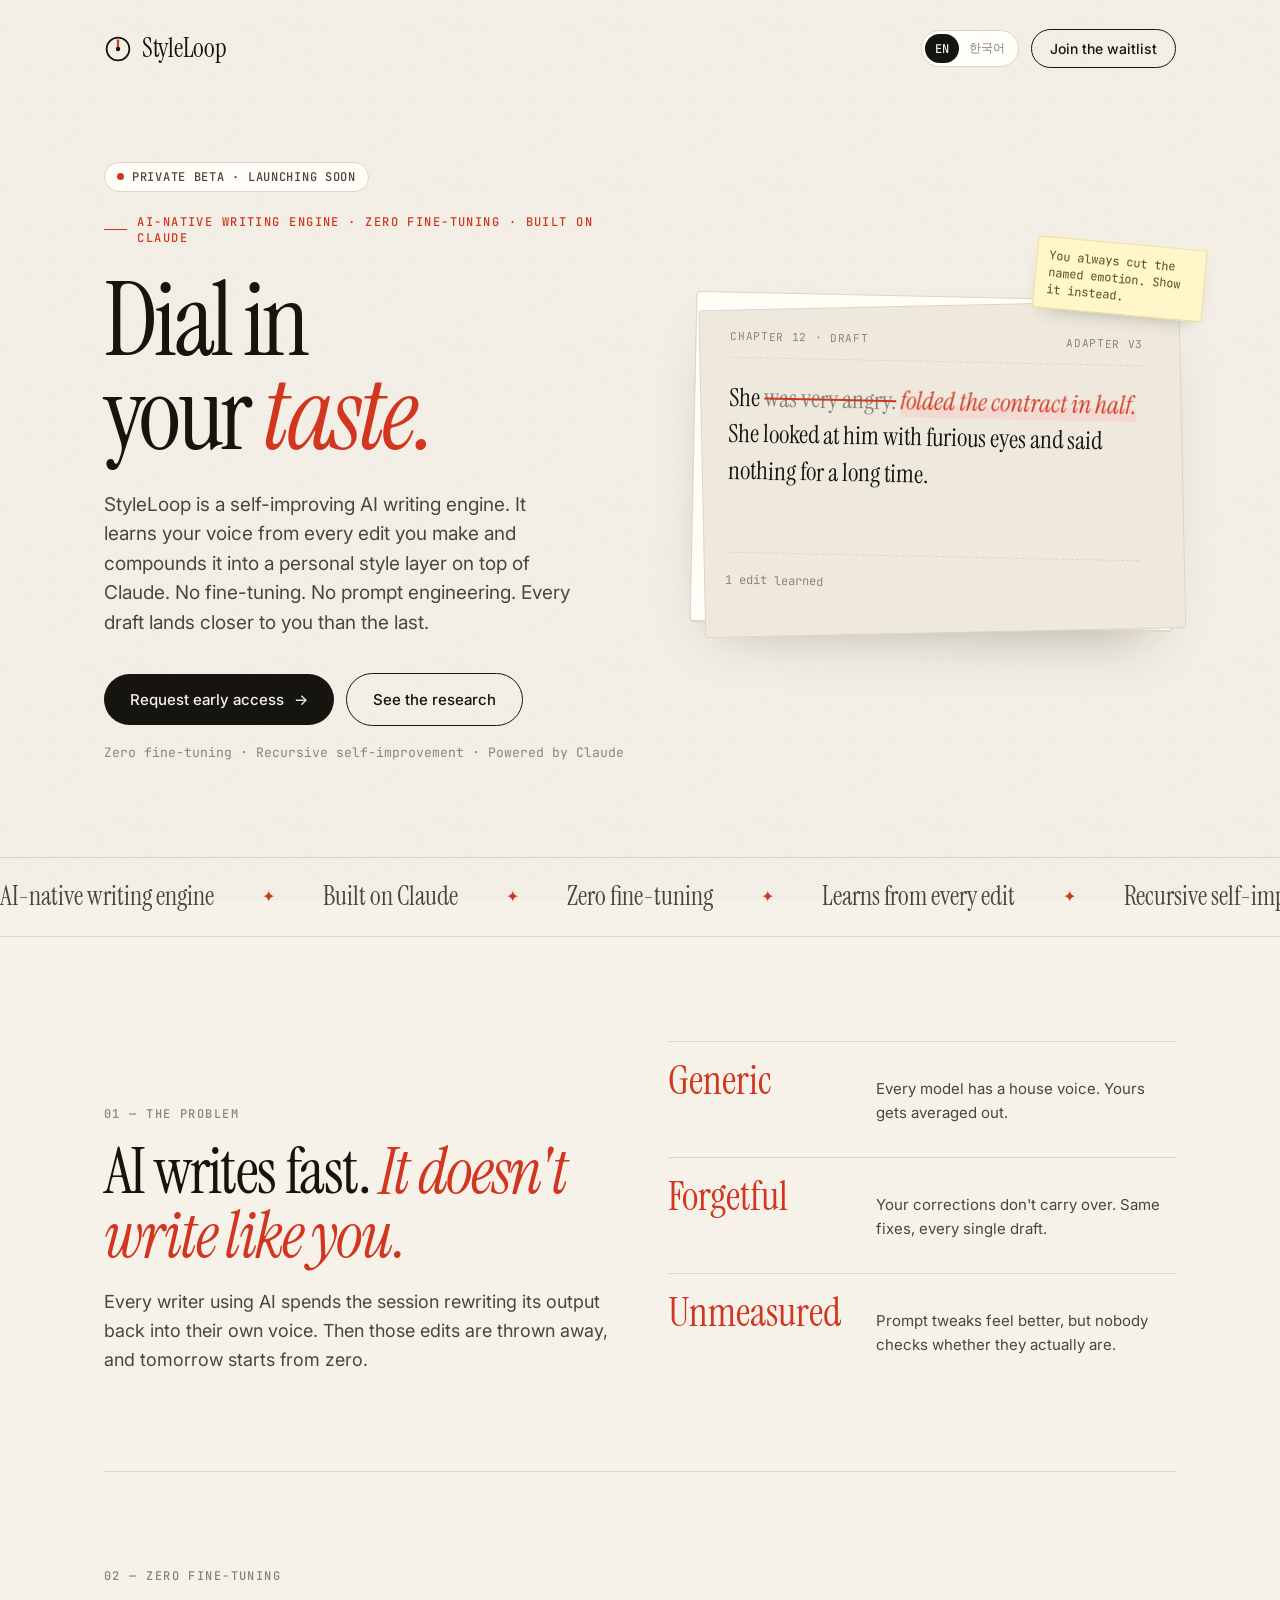
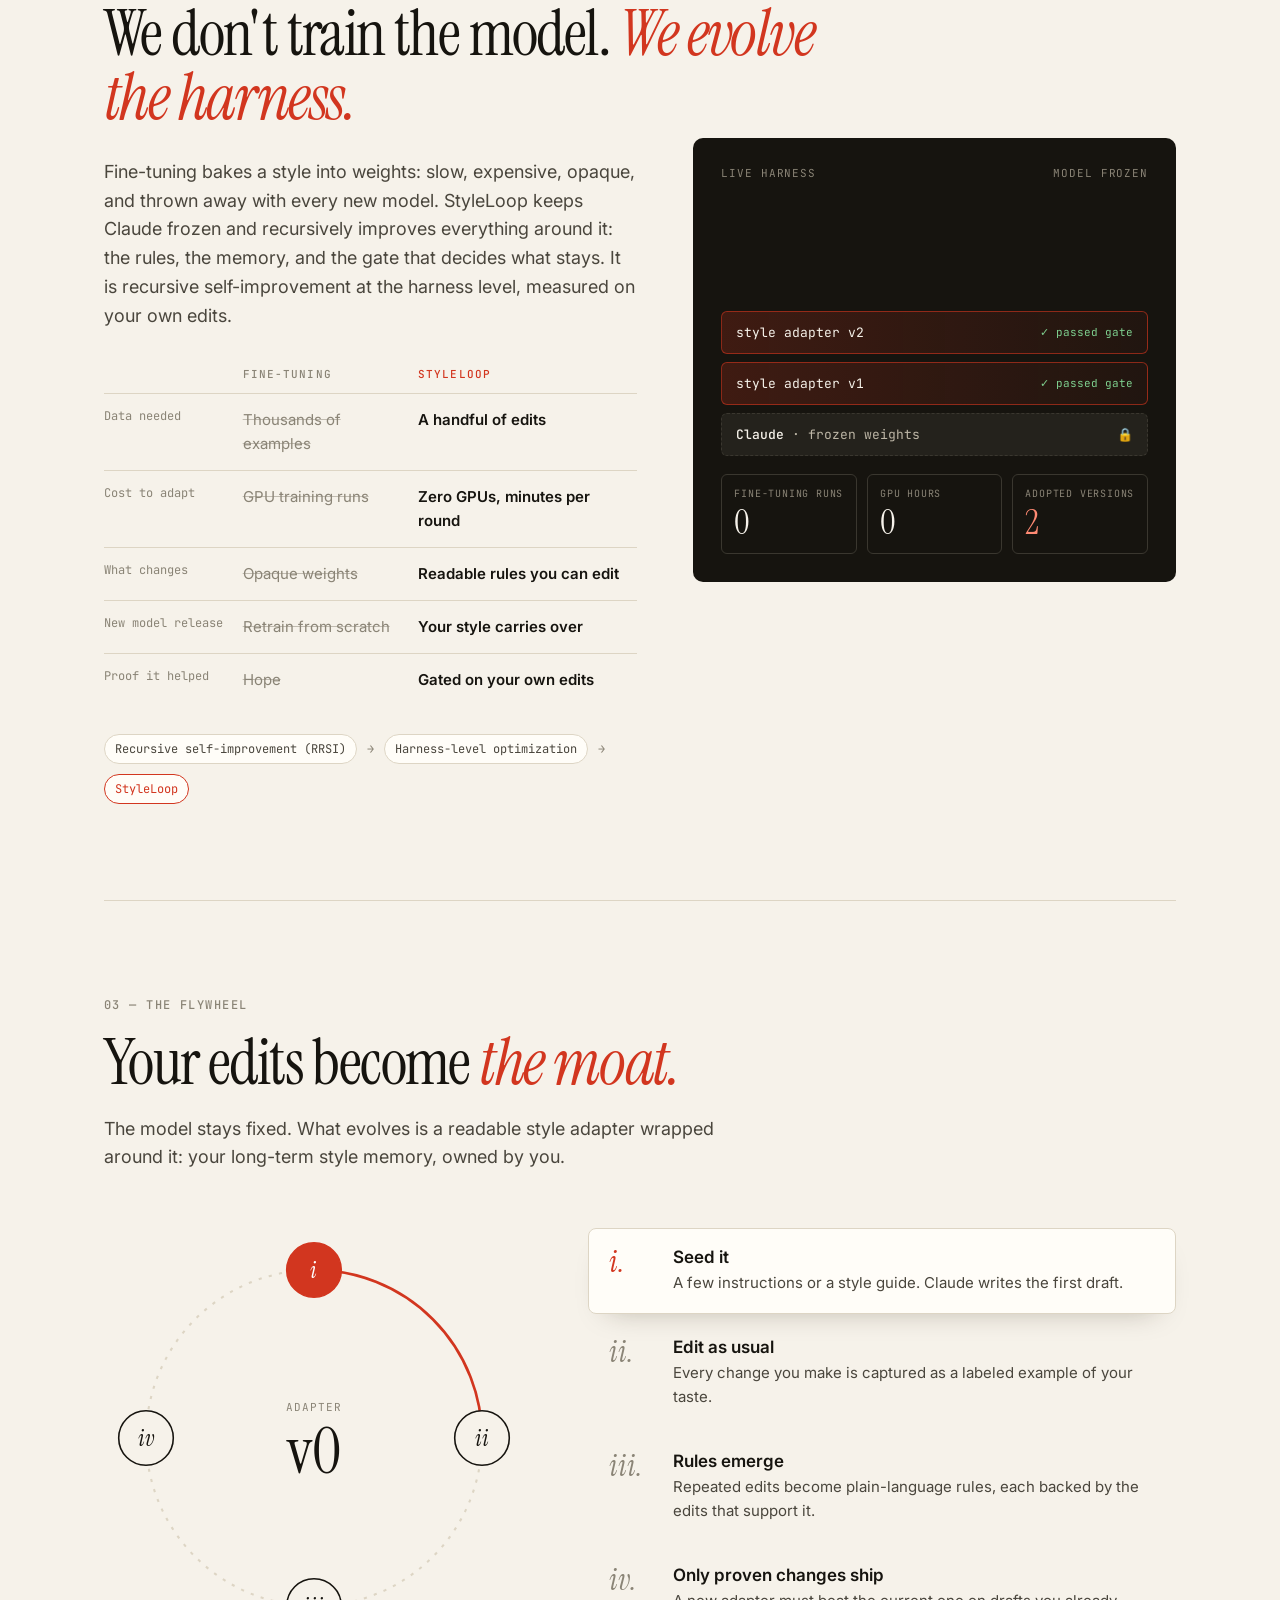
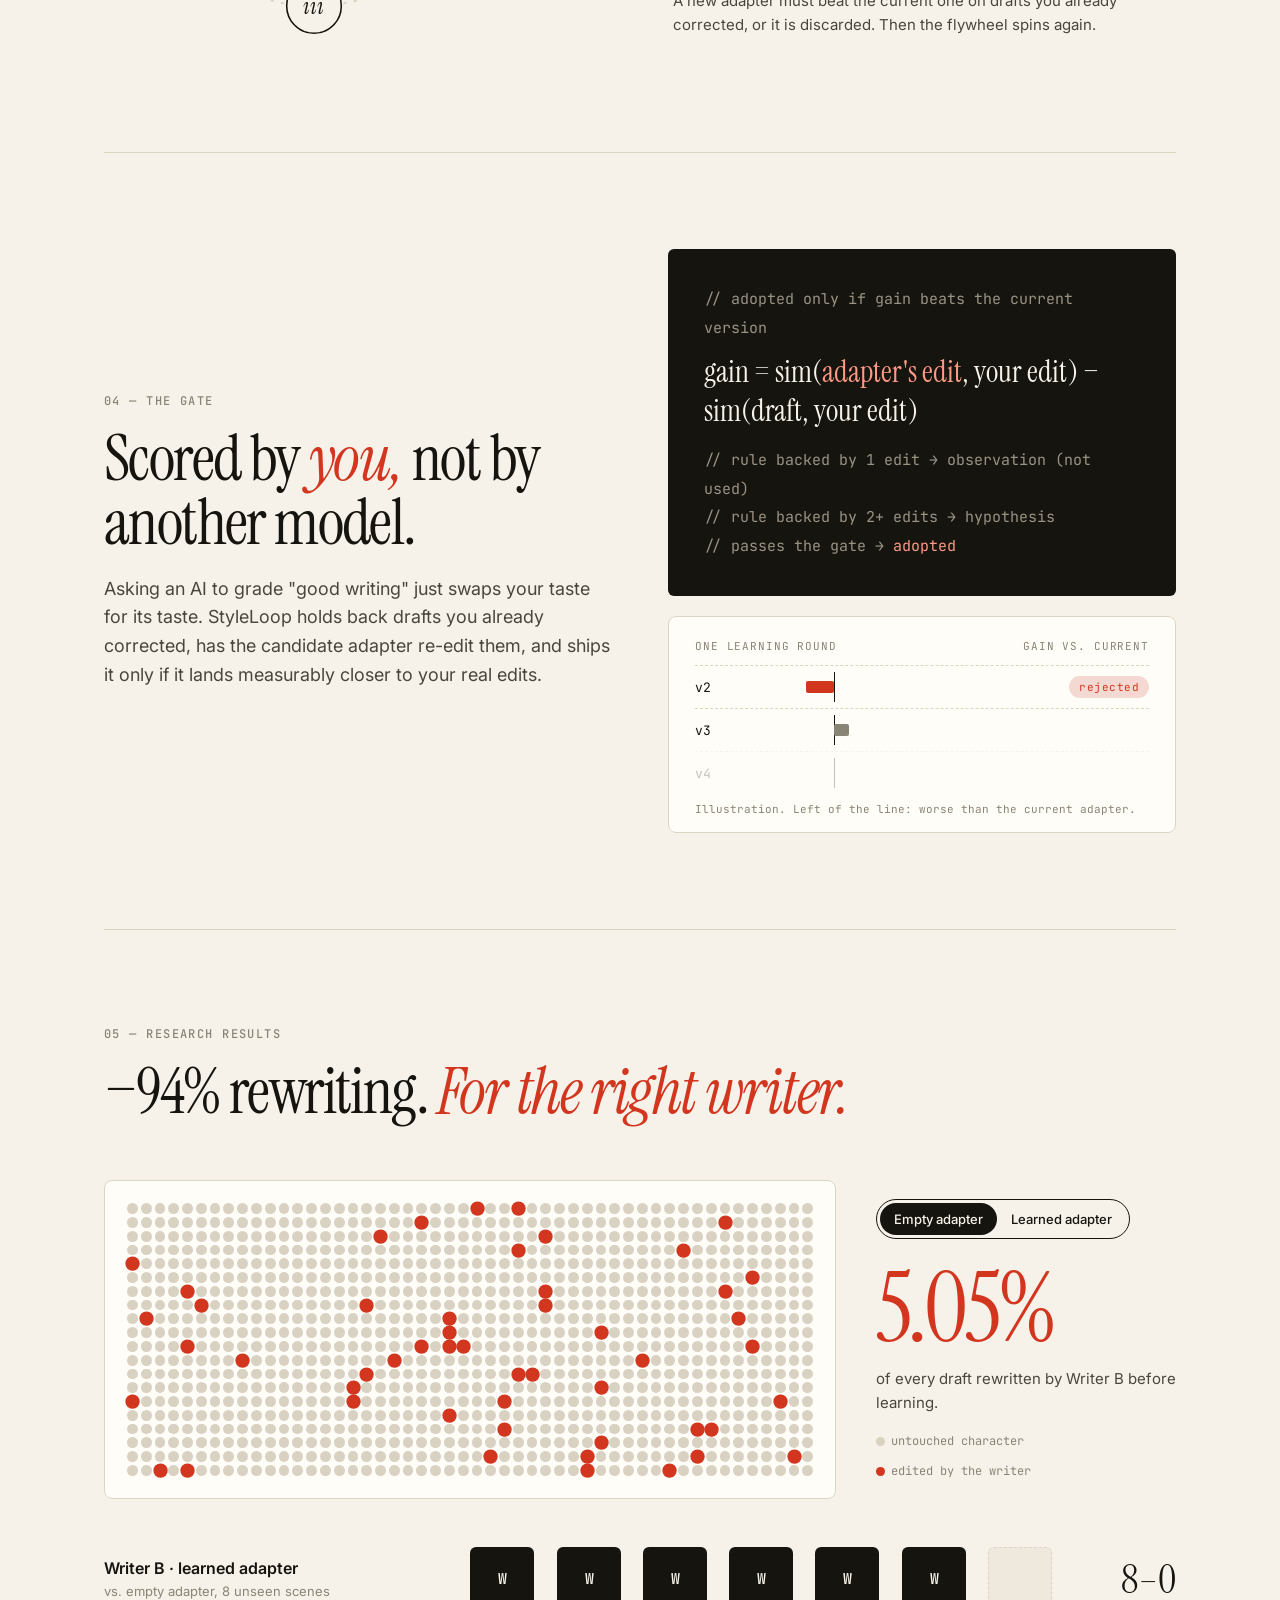
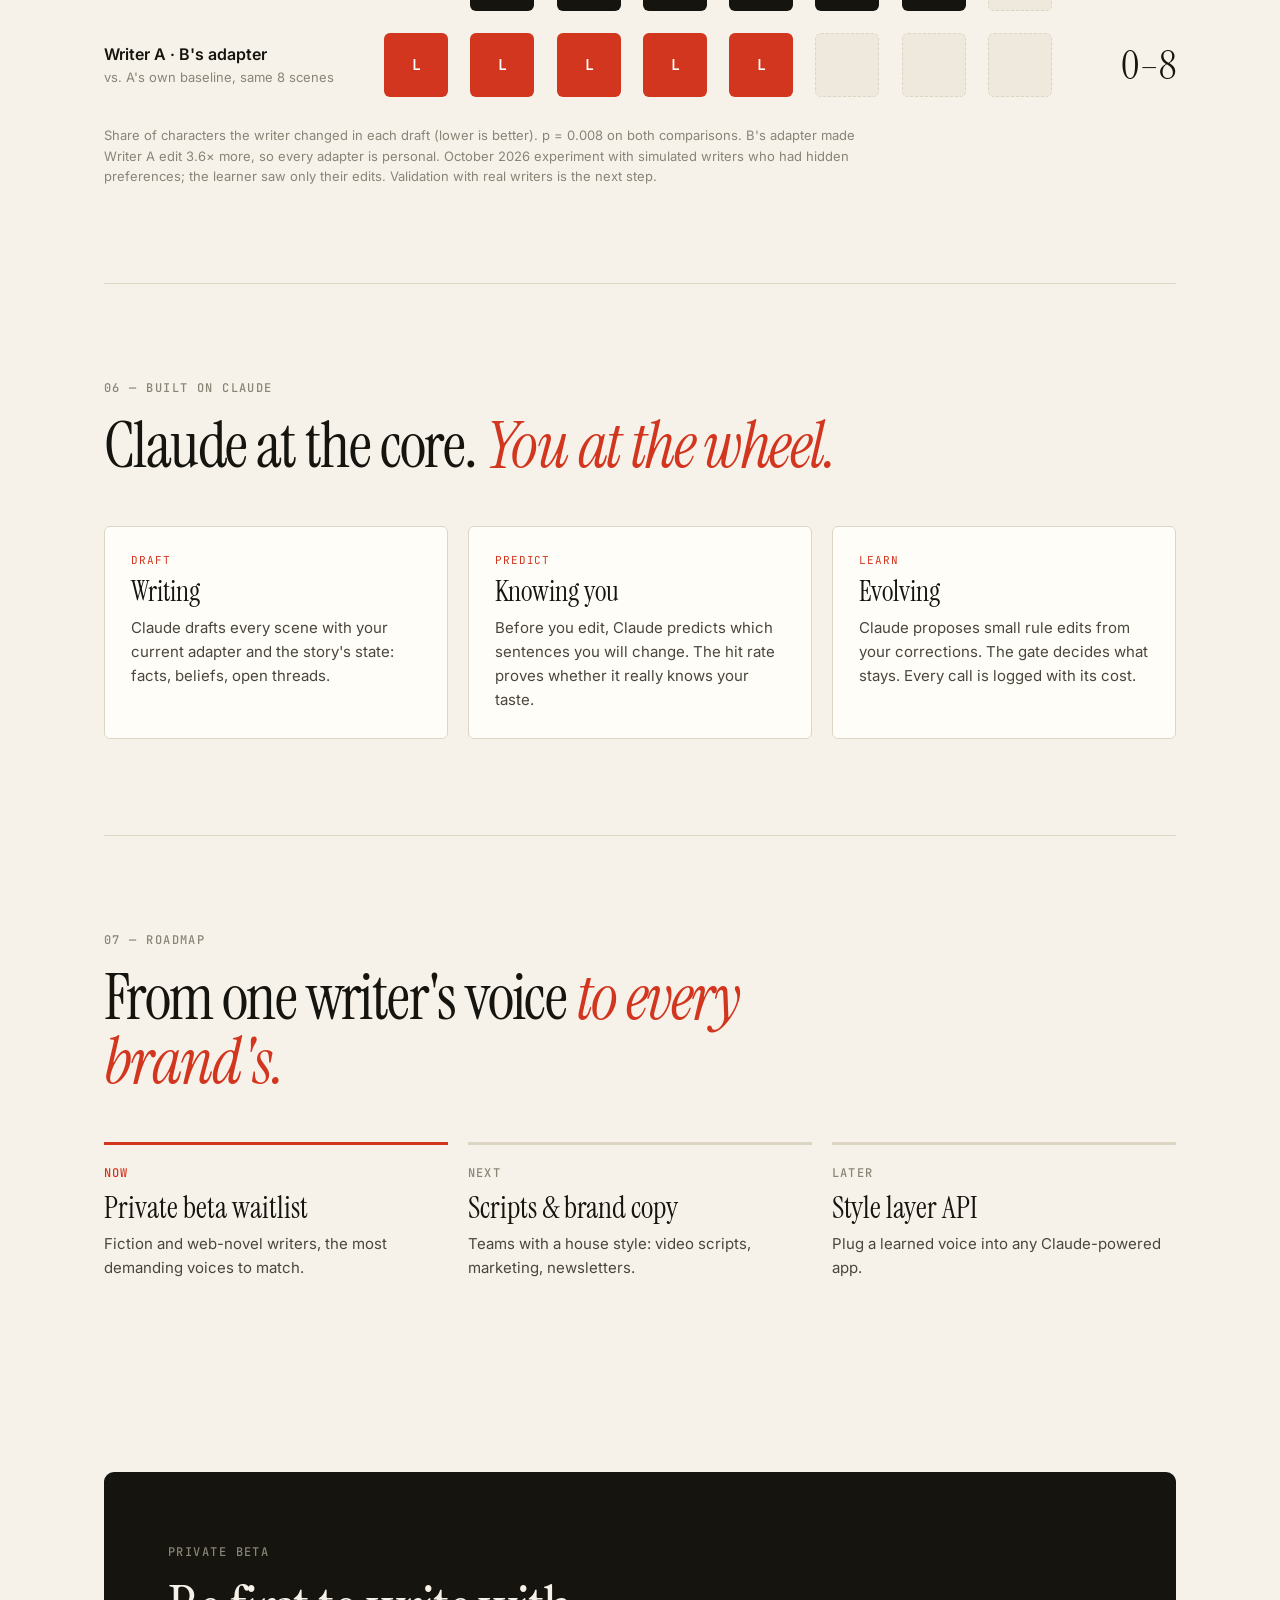
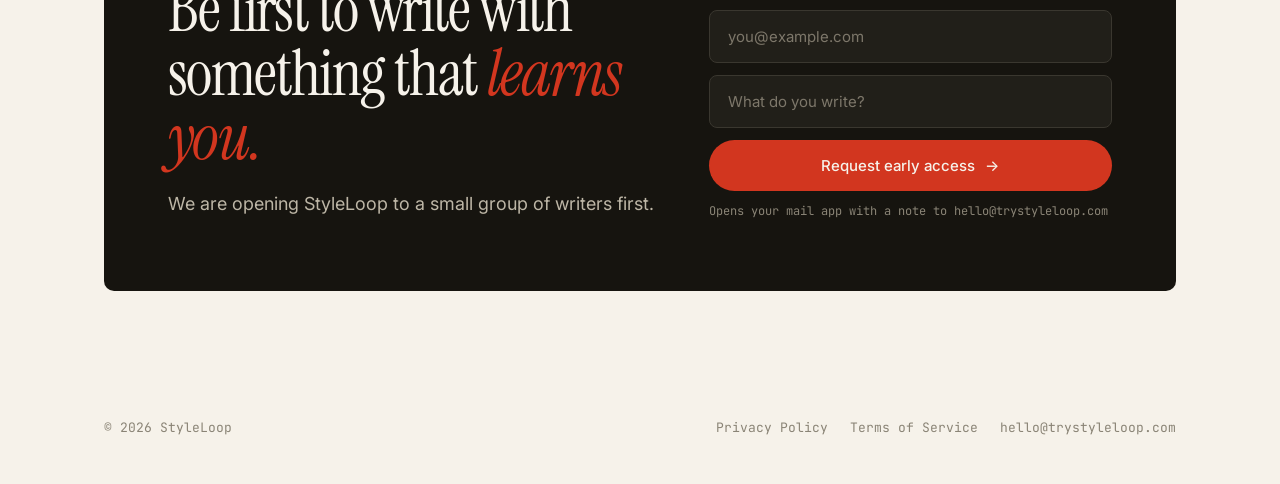
==== commit 4be6735e: "사이트: 사실과 다른 문구 정정(베타 진행 중→다음 단계), GitHub 링크 제거, 파비콘 Co-Authored-By: Claude Opus 5.5 <noreply@anthrop" ====
--- a/index.html
+++ b/index.html
@@ -3,6 +3,7 @@
 <head>
 <meta charset="utf-8">
 <meta name="viewport" content="width=device-width, initial-scale=1">
+<link rel="icon" href="data:image/svg+xml,%3Csvg xmlns=%27http://www.w3.org/2000/svg%27 viewBox=%270 0 32 32%27%3E%3Crect width=%2732%27 height=%2732%27 rx=%277%27 fill=%27%23f6f2ea%27/%3E%3Ccircle cx=%2716%27 cy=%2716%27 r=%2711%27 fill=%27none%27 stroke=%27%2316140f%27 stroke-width=%272.5%27/%3E%3Cpath d=%27M16 16V7%27 stroke=%27%23d2361f%27 stroke-width=%273%27 stroke-linecap=%27round%27/%3E%3Ccircle cx=%2716%27 cy=%2716%27 r=%272.5%27 fill=%27%2316140f%27/%3E%3C/svg%3E">
 <title>StyleLoop — AI writing engine that learns your taste</title>
 <meta name="description" content="StyleLoop is a self-improving AI writing engine built on Claude. It learns your voice from every edit you make. Private beta, launching soon.">
 <meta property="og:title" content="StyleLoop — Dial in your taste">
@@ -529,7 +530,7 @@
   lg0: "untouched character", lg1: "edited by the writer",
   d1: "Writer B · learned adapter", d1s: "vs. empty adapter, 8 unseen scenes",
   d2: "Writer A · B's adapter", d2s: "vs. A's own baseline, same 8 scenes",
-  fine: "Share of characters the writer changed in each draft (lower is better). p = 0.008 on both comparisons. B's adapter made Writer A edit 3.6× more, so every adapter is personal. October 2026 experiment with simulated writers who had hidden preferences; the learner saw only their edits. Validation with real writers is underway in the private beta. Code and full report: <a href=\"https://github.com/moneycode11101-svg/prose-adapter\">prose-adapter on GitHub</a>.",
+  fine: "Share of characters the writer changed in each draft (lower is better). p = 0.008 on both comparisons. B's adapter made Writer A edit 3.6× more, so every adapter is personal. October 2026 experiment with simulated writers who had hidden preferences; the learner saw only their edits. Validation with real writers is the next step.",
   c_label: "06 — Built on Claude",
   c_h2: "Claude at the core. <em>You at the wheel.</em>",
   c1_h: "Writing", c1: "Claude drafts every scene with your current adapter and the story's state: facts, beliefs, open threads.",
@@ -537,12 +538,12 @@
   c3_h: "Evolving", c3: "Claude proposes small rule edits from your corrections. The gate decides what stays. Every call is logged with its cost.",
   m_label: "07 — Roadmap",
   m_h2: "From one writer's voice <em>to every brand's.</em>",
-  m1_w: "Now", m1_h: "Private beta", m1: "Fiction and web-novel writers, the most demanding voices to match.",
+  m1_w: "Now", m1_h: "Private beta waitlist", m1: "Fiction and web-novel writers, the most demanding voices to match.",
   m2_w: "Next", m2_h: "Scripts & brand copy", m2: "Teams with a house style: video scripts, marketing, newsletters.",
   m3_w: "Later", m3_h: "Style layer API", m3: "Plug a learned voice into any Claude-powered app.",
   b_label: "Private beta",
   b_h2: "Be first to write with something that <em>learns you.</em>",
-  b_sub: "We are onboarding a small group of writers before public launch.",
+  b_sub: "We are opening StyleLoop to a small group of writers first.",
   b_what: "What do you write?",
   b_note: "Opens your mail app with a note to hello@trystyleloop.com",
   edits: n => n + (n === 1 ? " edit learned" : " edits learned"),
@@ -612,7 +613,7 @@
   lg0: "손대지 않은 글자", lg1: "작가가 고친 글자",
   d1: "작가 B · 학습한 어댑터", d1s: "빈 어댑터와 비교, 처음 보는 장면 8개",
   d2: "작가 A · B의 어댑터", d2s: "A의 기본 상태와 비교, 같은 장면 8개",
-  fine: "각 초고에서 작가가 바꾼 글자 비율입니다(낮을수록 좋음). 두 비교 모두 p = 0.008. B의 어댑터를 작가 A에게 쓰면 오히려 3.6배 더 고쳐야 했습니다. 어댑터는 사람마다 다르게 배운다는 뜻입니다. 2026년 10월, 숨은 취향을 가진 가상 작가로 한 실험이며 학습 쪽은 교정 결과만 봤습니다. 실제 작가 검증은 비공개 베타에서 진행 중입니다. 코드와 전체 보고서: <a href=\"https://github.com/moneycode11101-svg/prose-adapter\">GitHub의 prose-adapter</a>.",
+  fine: "각 초고에서 작가가 바꾼 글자 비율입니다(낮을수록 좋음). 두 비교 모두 p = 0.008. B의 어댑터를 작가 A에게 쓰면 오히려 3.6배 더 고쳐야 했습니다. 어댑터는 사람마다 다르게 배운다는 뜻입니다. 2026년 10월, 숨은 취향을 가진 가상 작가로 한 실험이며 학습 쪽은 교정 결과만 봤습니다. 실제 작가 검증은 다음 단계입니다.",
   c_label: "06 — Claude 기반",
   c_h2: "엔진은 Claude, <em>핸들은 당신.</em>",
   c1_h: "집필", c1: "Claude가 현재 어댑터와 작품 상태(설정, 인물이 믿는 것, 회수 안 된 복선)를 함께 보고 장면을 씁니다.",
@@ -620,12 +621,12 @@
   c3_h: "진화", c3: "Claude가 교정에서 작은 규칙 수정안을 내고, 관문이 남길 것을 정합니다. 모든 호출은 비용과 함께 기록됩니다.",
   m_label: "07 — 로드맵",
   m_h2: "한 작가의 문체에서 <em>모든 브랜드의 목소리로.</em>",
-  m1_w: "지금", m1_h: "비공개 베타", m1: "가장 맞추기 어려운 문체, 소설·웹소설 작가부터.",
+  m1_w: "지금", m1_h: "비공개 베타 대기 명단", m1: "가장 맞추기 어려운 문체, 소설·웹소설 작가부터.",
   m2_w: "다음", m2_h: "대본·브랜드 카피", m2: "하우스 스타일이 있는 팀: 영상 대본, 마케팅, 뉴스레터.",
   m3_w: "그다음", m3_h: "스타일 레이어 API", m3: "학습된 문체를 Claude 기반 어떤 앱에든 연결.",
   b_label: "비공개 베타",
   b_h2: "당신을 배우는 엔진과 <em>가장 먼저 써 보세요.</em>",
-  b_sub: "정식 출시 전, 소수의 작가부터 먼저 모시고 있습니다.",
+  b_sub: "정식 출시 전, 소수의 작가에게 먼저 엽니다.",
   b_what: "어떤 글을 쓰시나요?",
   b_note: "메일 앱이 열리고 hello@trystyleloop.com으로 신청 메일이 작성됩니다",
   edits: n => "학습한 교정 " + n + "건",
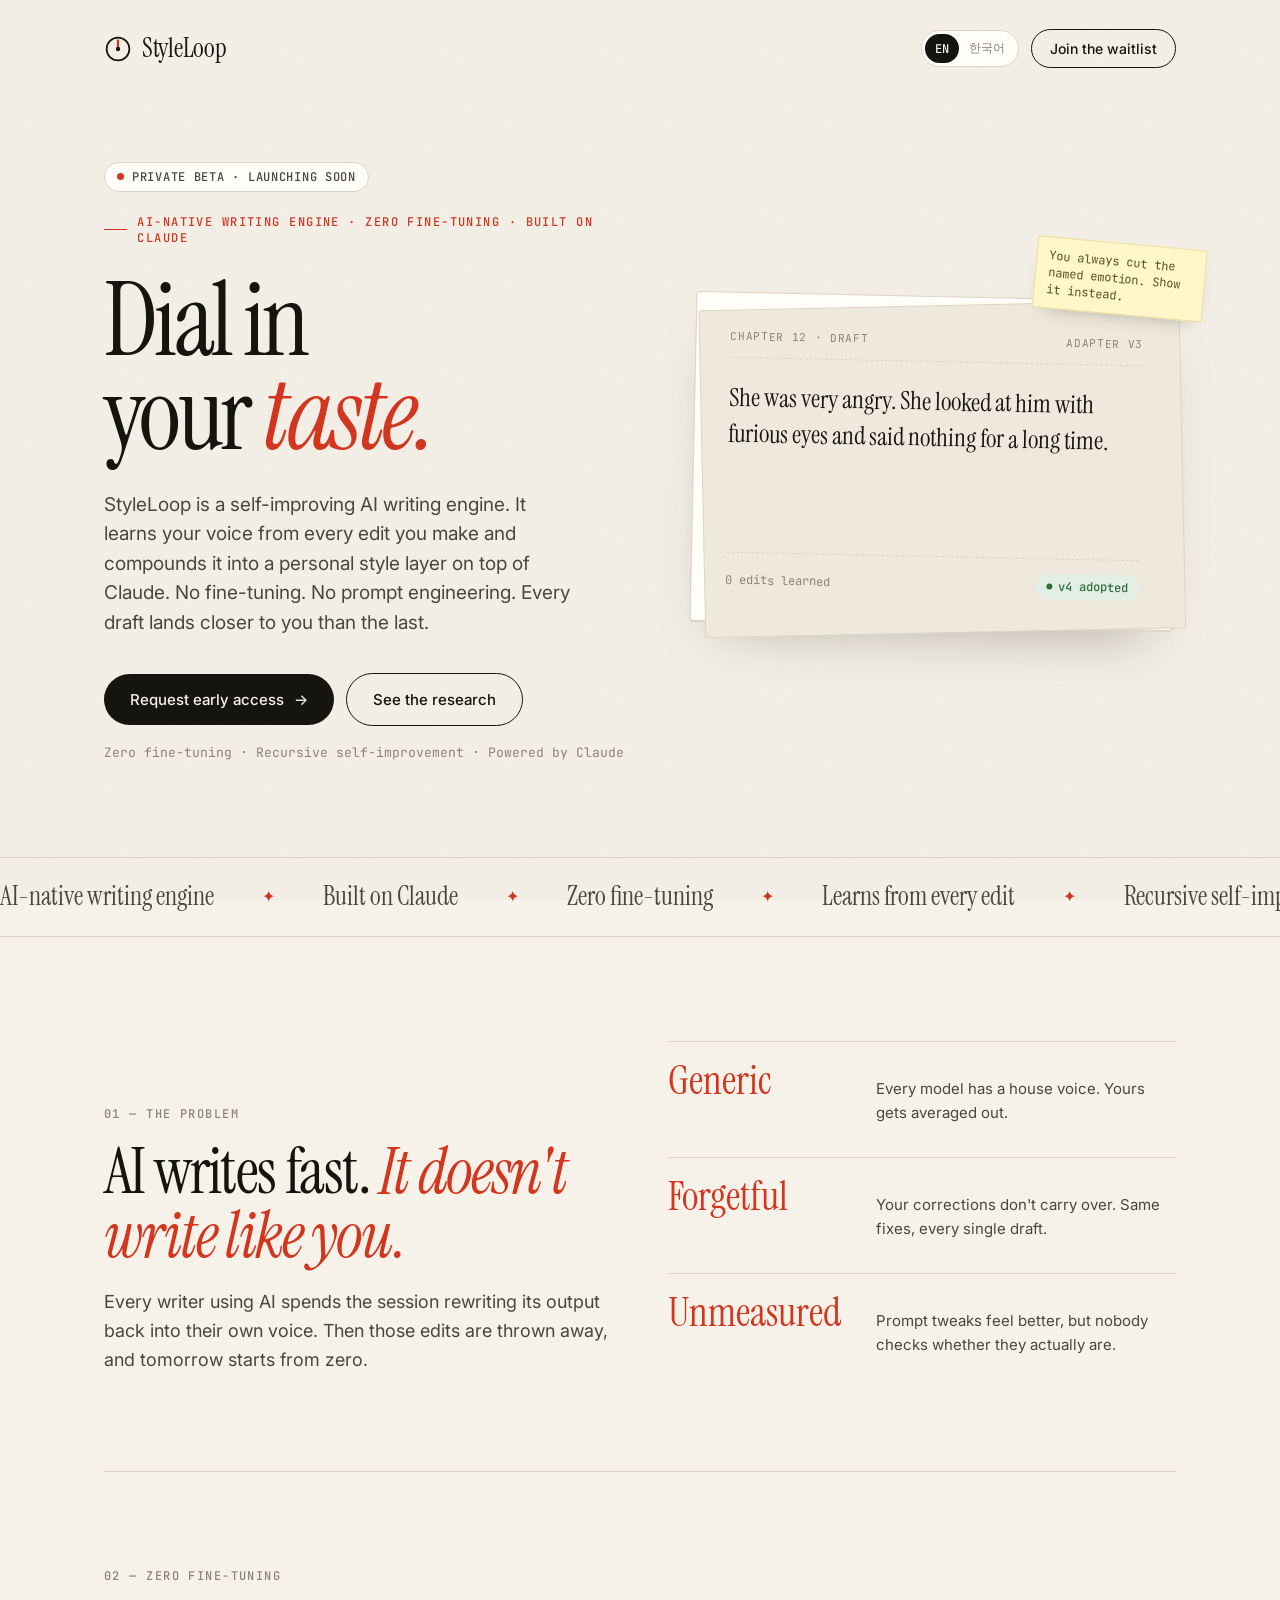
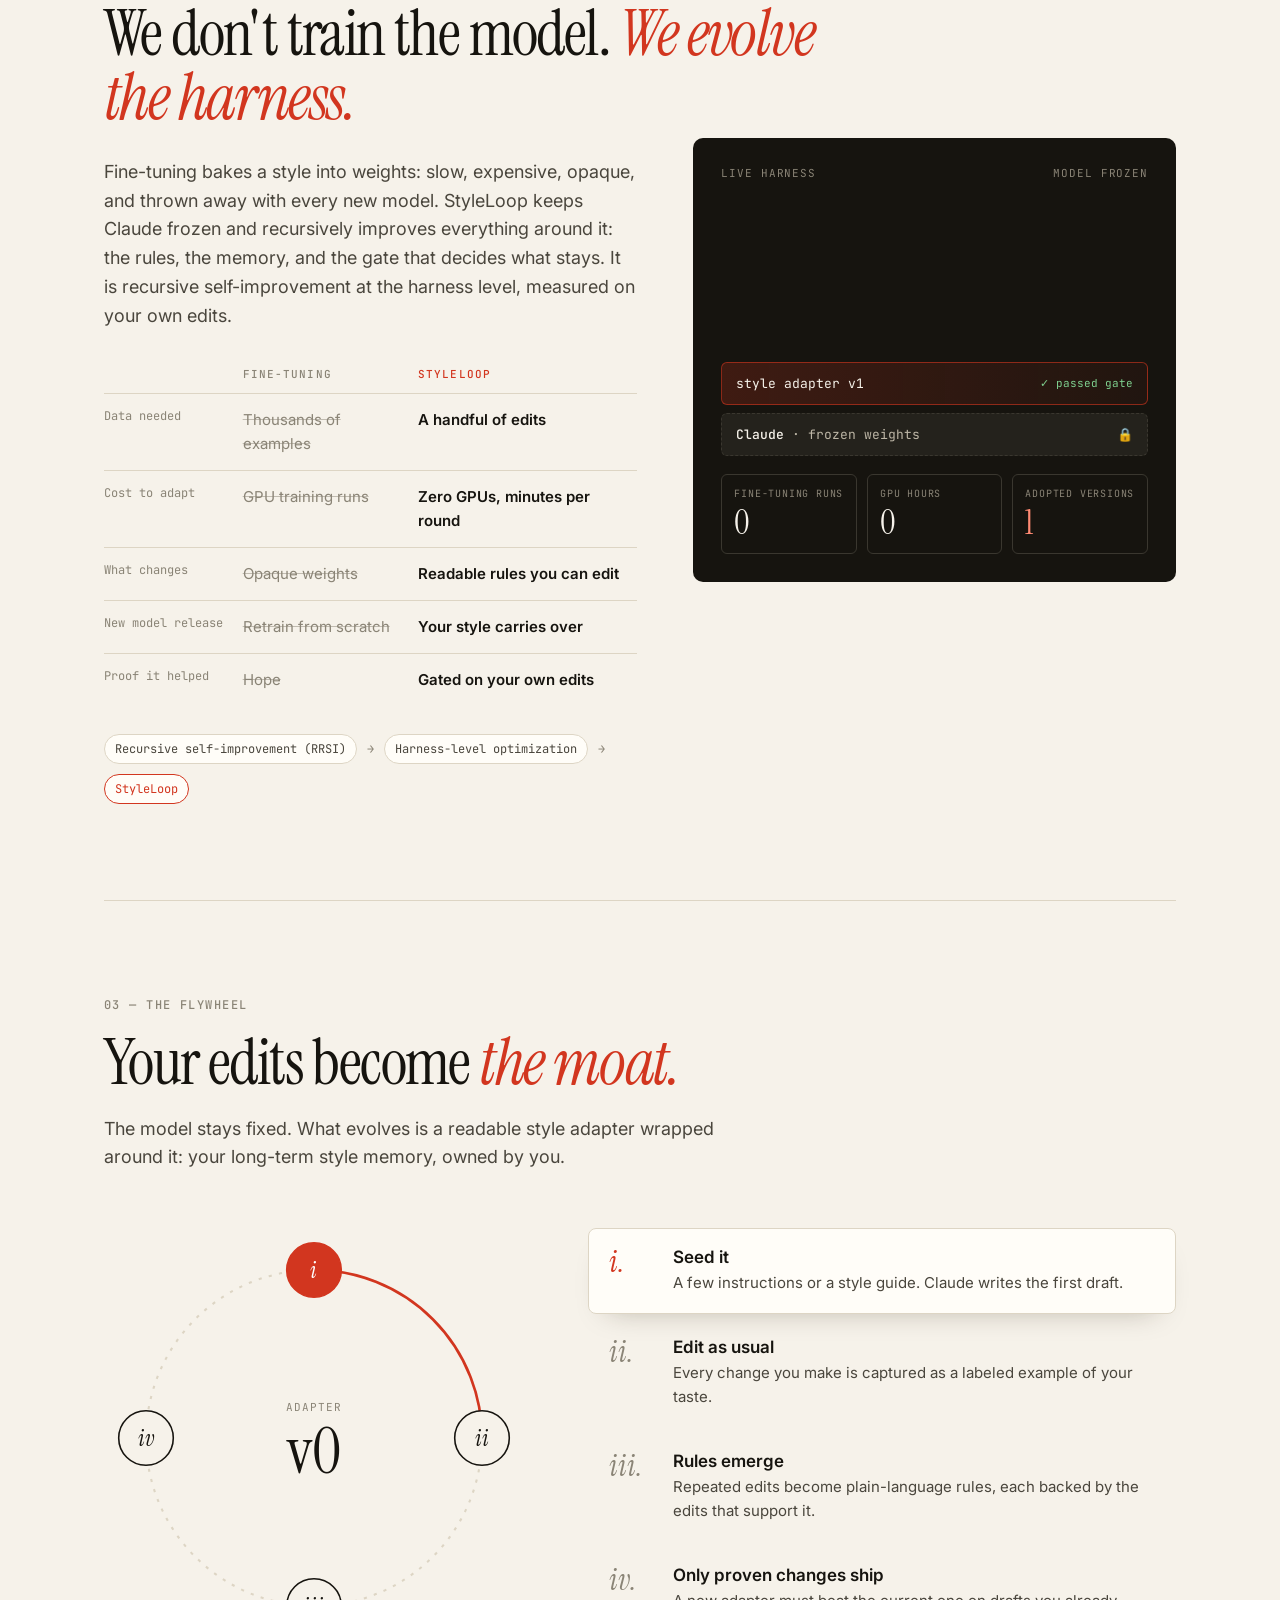
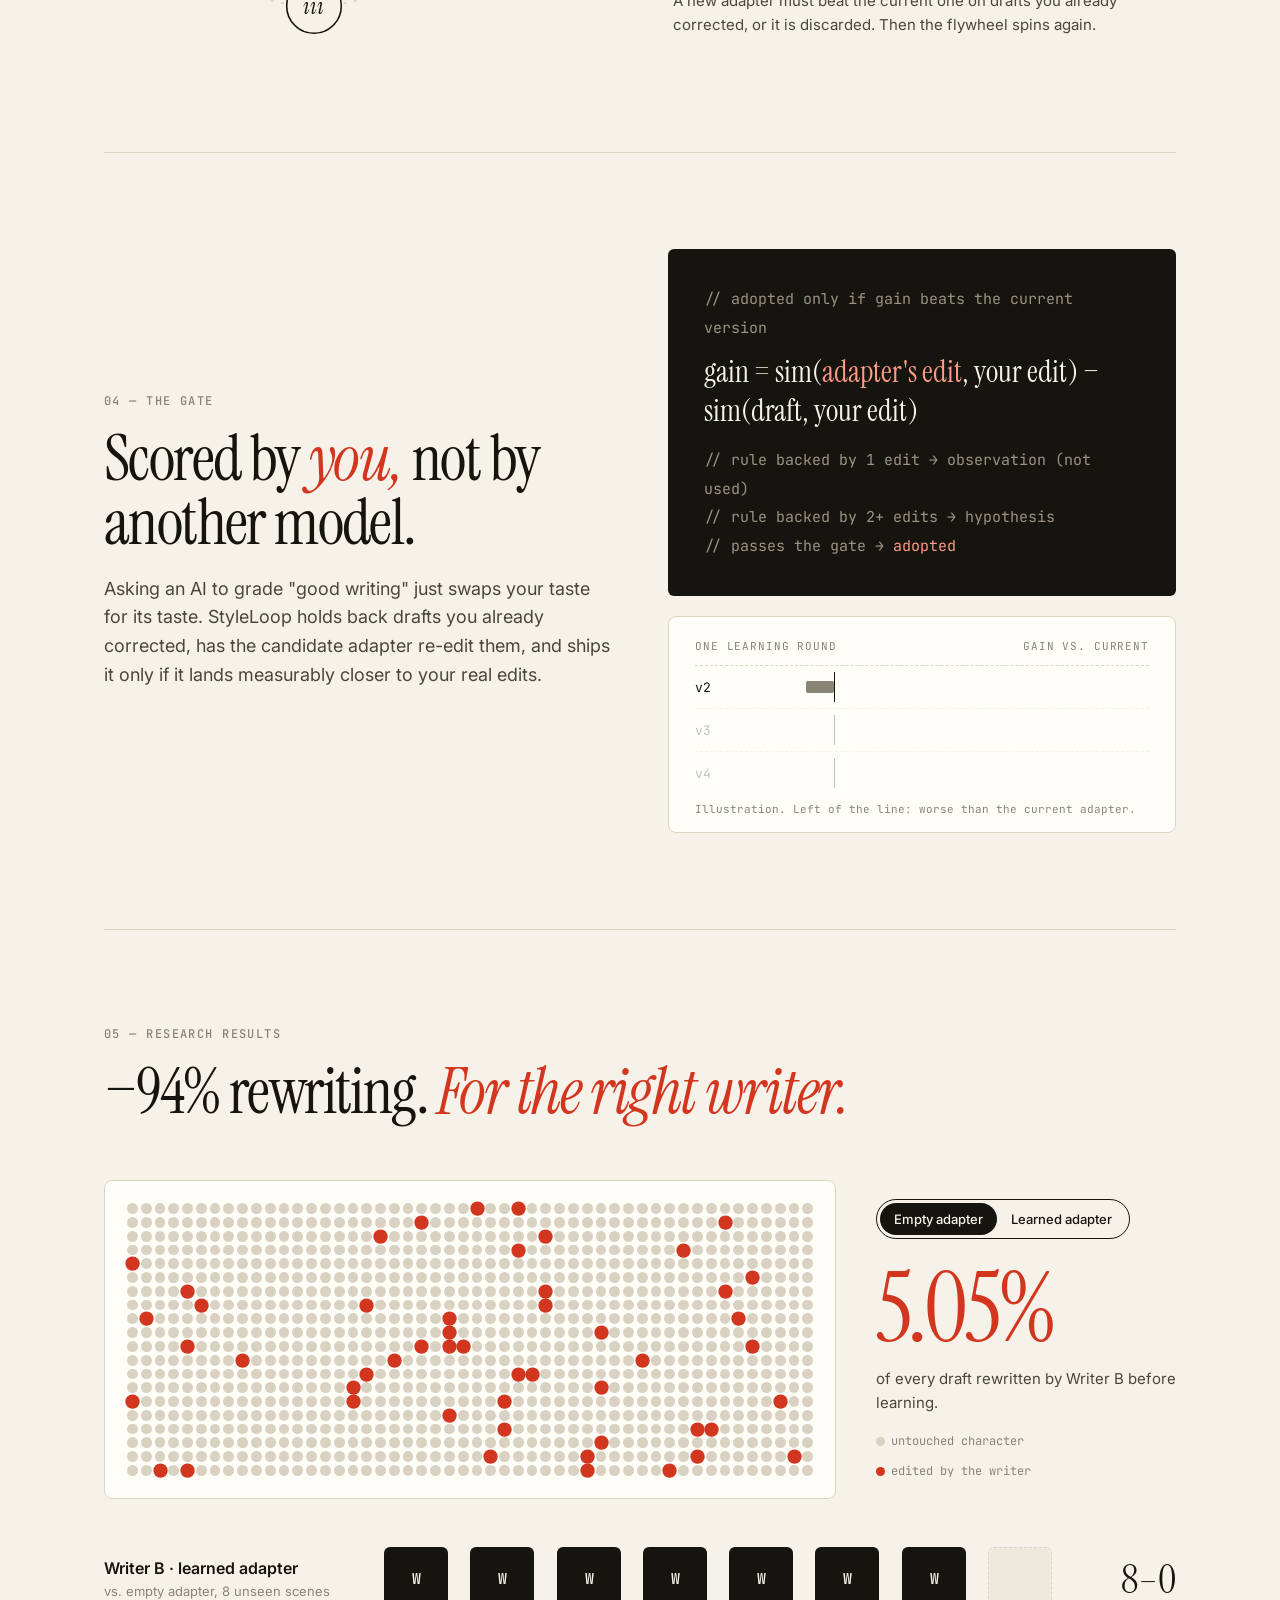
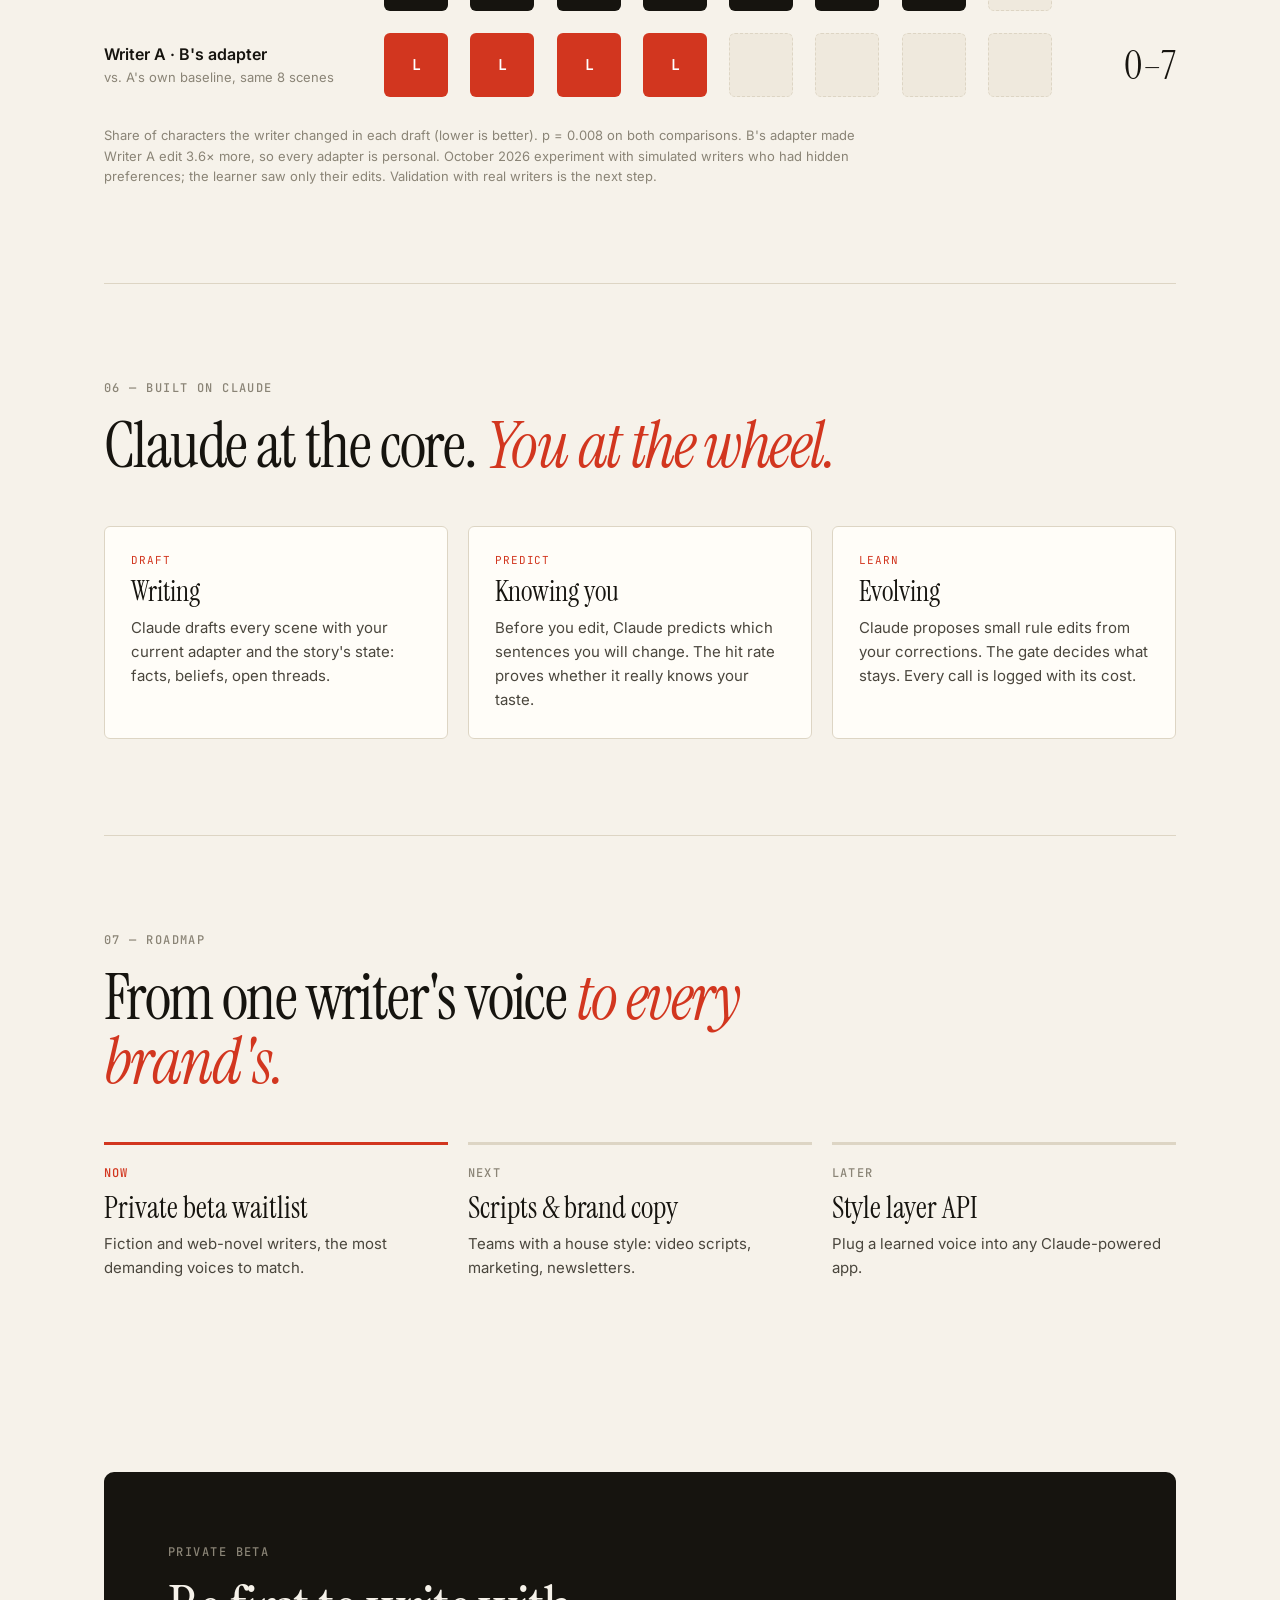
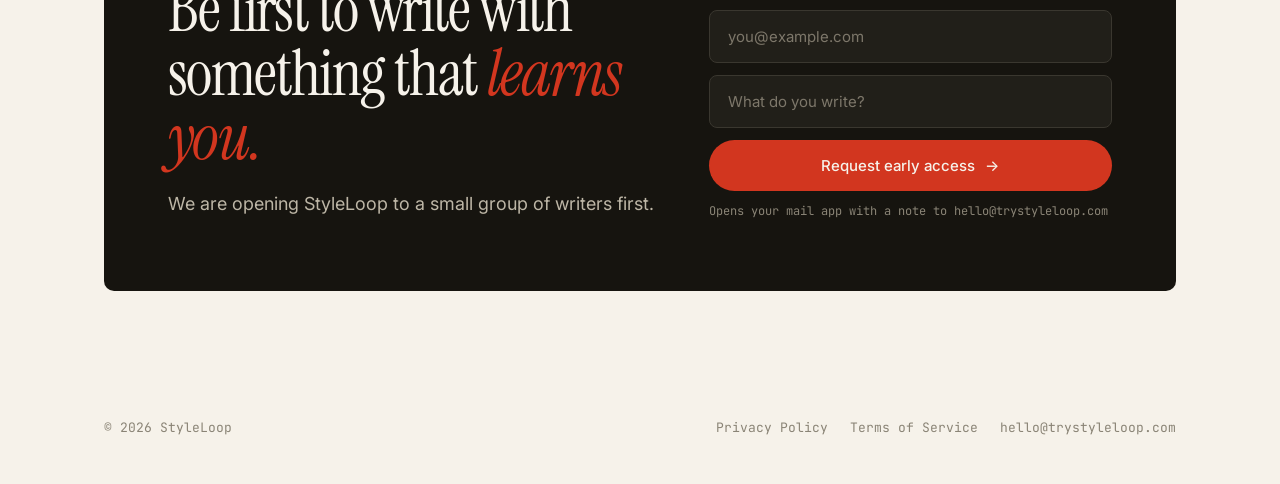
==== commit 237939a7: "사이트: 영어 문구를 HTML 본문으로 옮겨 JS 없이도 읽히게 심사·크롤러가 JS를 안 돌리면 본문이 281자뿐이라 제품 설명이 안 보였다. 영어는 HTML이 원본, 사전에는 한" ====
--- a/index.html
+++ b/index.html
@@ -287,27 +287,27 @@
   </a>
   <div class="nav-right">
     <div class="lang" id="lang"><button data-l="en">EN</button><button data-l="ko">한국어</button></div>
-    <a class="nav-cta" href="#beta" data-i18n="nav_cta"></a>
+    <a class="nav-cta" href="#beta" data-i18n="nav_cta">Join the waitlist</a>
   </div>
 </nav>
 
 <header class="hero">
   <div>
-    <div class="live"><i></i><span data-i18n="live"></span></div>
-    <div class="eyebrow" data-i18n="eyebrow"></div>
-    <h1 data-i18n="h1"></h1>
-    <p class="lead" data-i18n="lead"></p>
+    <div class="live"><i></i><span data-i18n="live">Private beta · Launching soon</span></div>
+    <div class="eyebrow" data-i18n="eyebrow">AI-native writing engine · Zero fine-tuning · Built on Claude</div>
+    <h1 data-i18n="h1">Dial in<br>your <em>taste.</em></h1>
+    <p class="lead" data-i18n="lead">StyleLoop is a self-improving AI writing engine. It learns your voice from every edit you make and compounds it into a personal style layer on top of Claude. No fine-tuning. No prompt engineering. Every draft lands closer to you than the last.</p>
     <div class="hero-ctas">
-      <a class="btn" href="#beta"><span data-i18n="cta"></span> <span>→</span></a>
-      <a class="btn ghost" href="#results" data-i18n="cta2"></a>
-    </div>
-    <div class="hero-note" data-i18n="note"></div>
+      <a class="btn" href="#beta"><span data-i18n="cta">Request early access</span> <span>→</span></a>
+      <a class="btn ghost" href="#results" data-i18n="cta2">See the research</a>
+    </div>
+    <div class="hero-note" data-i18n="note">Zero fine-tuning · Recursive self-improvement · Powered by Claude</div>
   </div>
 
   <div class="sheet" aria-label="Example of an edited draft">
-    <div class="sheet-head"><span data-i18n="sheet_head"></span><span id="ver">adapter v3</span></div>
+    <div class="sheet-head"><span data-i18n="sheet_head">Chapter 12 · draft</span><span id="ver">adapter v3</span></div>
     <p class="prose" id="prose"></p>
-    <div class="margin-note" data-i18n="margin"></div>
+    <div class="margin-note" data-i18n="margin">You always cut the named emotion. Show it instead.</div>
     <div class="sheet-foot"><span id="edits"></span><span class="chip" id="chip">v4 adopted</span></div>
   </div>
 </header>
@@ -319,50 +319,50 @@
 <section class="rv" style="border-top:0">
   <div class="problem">
     <div>
-      <div class="sec-label" data-i18n="p_label"></div>
-      <h2 data-i18n="p_h2"></h2>
-      <p class="sub" data-i18n="p_sub"></p>
+      <div class="sec-label" data-i18n="p_label">01 — The problem</div>
+      <h2 data-i18n="p_h2">AI writes fast. <em>It doesn't write like you.</em></h2>
+      <p class="sub" data-i18n="p_sub">Every writer using AI spends the session rewriting its output back into their own voice. Then those edits are thrown away, and tomorrow starts from zero.</p>
     </div>
     <div class="pain">
-      <div><b data-i18n="p1_k"></b><p data-i18n="p1"></p></div>
-      <div><b data-i18n="p2_k"></b><p data-i18n="p2"></p></div>
-      <div><b data-i18n="p3_k"></b><p data-i18n="p3"></p></div>
+      <div><b data-i18n="p1_k">Generic</b><p data-i18n="p1">Every model has a house voice. Yours gets averaged out.</p></div>
+      <div><b data-i18n="p2_k">Forgetful</b><p data-i18n="p2">Your corrections don't carry over. Same fixes, every single draft.</p></div>
+      <div><b data-i18n="p3_k">Unmeasured</b><p data-i18n="p3">Prompt tweaks feel better, but nobody checks whether they actually are.</p></div>
     </div>
   </div>
 </section>
 
 <section class="rv" id="harness">
-  <div class="sec-label" data-i18n="h_label"></div>
-  <h2 data-i18n="h_h2"></h2>
+  <div class="sec-label" data-i18n="h_label">02 — Zero fine-tuning</div>
+  <h2 data-i18n="h_h2">We don't train the model. <em>We evolve the harness.</em></h2>
   <div class="hx">
     <div>
-      <p class="sub" data-i18n="h_sub"></p>
+      <p class="sub" data-i18n="h_sub">Fine-tuning bakes a style into weights: slow, expensive, opaque, and thrown away with every new model. StyleLoop keeps Claude frozen and recursively improves everything around it: the rules, the memory, and the gate that decides what stays. It is recursive self-improvement at the harness level, measured on your own edits.</p>
       <table class="vs">
-        <tr><th></th><th data-i18n="vs_them"></th><th class="us">StyleLoop</th></tr>
-        <tr><td data-i18n="vs1"></td><td class="them" data-i18n="vs1a"></td><td class="us" data-i18n="vs1b"></td></tr>
-        <tr><td data-i18n="vs2"></td><td class="them" data-i18n="vs2a"></td><td class="us" data-i18n="vs2b"></td></tr>
-        <tr><td data-i18n="vs3"></td><td class="them" data-i18n="vs3a"></td><td class="us" data-i18n="vs3b"></td></tr>
-        <tr><td data-i18n="vs4"></td><td class="them" data-i18n="vs4a"></td><td class="us" data-i18n="vs4b"></td></tr>
-        <tr><td data-i18n="vs5"></td><td class="them" data-i18n="vs5a"></td><td class="us" data-i18n="vs5b"></td></tr>
+        <tr><th></th><th data-i18n="vs_them">Fine-tuning</th><th class="us">StyleLoop</th></tr>
+        <tr><td data-i18n="vs1">Data needed</td><td class="them" data-i18n="vs1a">Thousands of examples</td><td class="us" data-i18n="vs1b">A handful of edits</td></tr>
+        <tr><td data-i18n="vs2">Cost to adapt</td><td class="them" data-i18n="vs2a">GPU training runs</td><td class="us" data-i18n="vs2b">Zero GPUs, minutes per round</td></tr>
+        <tr><td data-i18n="vs3">What changes</td><td class="them" data-i18n="vs3a">Opaque weights</td><td class="us" data-i18n="vs3b">Readable rules you can edit</td></tr>
+        <tr><td data-i18n="vs4">New model release</td><td class="them" data-i18n="vs4a">Retrain from scratch</td><td class="us" data-i18n="vs4b">Your style carries over</td></tr>
+        <tr><td data-i18n="vs5">Proof it helped</td><td class="them" data-i18n="vs5a">Hope</td><td class="us" data-i18n="vs5b">Gated on your own edits</td></tr>
       </table>
-      <div class="lineage"><span data-i18n="ln1"></span><i>→</i><span data-i18n="ln2"></span><i>→</i><span class="hl">StyleLoop</span></div>
+      <div class="lineage"><span data-i18n="ln1">Recursive self-improvement (RRSI)</span><i>→</i><span data-i18n="ln2">Harness-level optimization</span><i>→</i><span class="hl">StyleLoop</span></div>
     </div>
     <div class="stack" id="stack">
-      <div class="stack-head"><span data-i18n="st_h1"></span><span data-i18n="st_h2"></span></div>
-      <div class="layers" id="layers"><div class="layer base"><span><b>Claude</b> · <span data-i18n="st_base"></span></span><span>🔒</span></div></div>
+      <div class="stack-head"><span data-i18n="st_h1">Live harness</span><span data-i18n="st_h2">model frozen</span></div>
+      <div class="layers" id="layers"><div class="layer base"><span><b>Claude</b> · <span data-i18n="st_base">frozen weights</span></span><span>🔒</span></div></div>
       <div class="meters">
-        <div class="meter"><div class="k" data-i18n="mt1"></div><div class="v">0</div></div>
-        <div class="meter"><div class="k" data-i18n="mt2"></div><div class="v">0</div></div>
-        <div class="meter"><div class="k" data-i18n="mt3"></div><div class="v red" id="laps">0</div></div>
+        <div class="meter"><div class="k" data-i18n="mt1">Fine-tuning runs</div><div class="v">0</div></div>
+        <div class="meter"><div class="k" data-i18n="mt2">GPU hours</div><div class="v">0</div></div>
+        <div class="meter"><div class="k" data-i18n="mt3">Adopted versions</div><div class="v red" id="laps">0</div></div>
       </div>
     </div>
   </div>
 </section>
 
 <section class="rv">
-  <div class="sec-label" data-i18n="l_label"></div>
-  <h2 data-i18n="l_h2"></h2>
-  <p class="sub" data-i18n="l_sub"></p>
+  <div class="sec-label" data-i18n="l_label">03 — The flywheel</div>
+  <h2 data-i18n="l_h2">Your edits become <em>the moat.</em></h2>
+  <p class="sub" data-i18n="l_sub">The model stays fixed. What evolves is a readable style adapter wrapped around it: your long-term style memory, owned by you.</p>
   <div class="loop-wrap">
     <div class="ring">
       <svg viewBox="0 0 400 400" aria-hidden="true">
@@ -376,10 +376,10 @@
       <div class="ring-center"><div class="k">adapter</div><div class="v" id="ringv">v0</div></div>
     </div>
     <div class="steps">
-      <div class="st"><div class="n">i.</div><div><h3 data-i18n="s1_h"></h3><p data-i18n="s1"></p></div></div>
-      <div class="st"><div class="n">ii.</div><div><h3 data-i18n="s2_h"></h3><p data-i18n="s2"></p></div></div>
-      <div class="st"><div class="n">iii.</div><div><h3 data-i18n="s3_h"></h3><p data-i18n="s3"></p></div></div>
-      <div class="st"><div class="n">iv.</div><div><h3 data-i18n="s4_h"></h3><p data-i18n="s4"></p></div></div>
+      <div class="st"><div class="n">i.</div><div><h3 data-i18n="s1_h">Seed it</h3><p data-i18n="s1">A few instructions or a style guide. Claude writes the first draft.</p></div></div>
+      <div class="st"><div class="n">ii.</div><div><h3 data-i18n="s2_h">Edit as usual</h3><p data-i18n="s2">Every change you make is captured as a labeled example of your taste.</p></div></div>
+      <div class="st"><div class="n">iii.</div><div><h3 data-i18n="s3_h">Rules emerge</h3><p data-i18n="s3">Repeated edits become plain-language rules, each backed by the edits that support it.</p></div></div>
+      <div class="st"><div class="n">iv.</div><div><h3 data-i18n="s4_h">Only proven changes ship</h3><p data-i18n="s4">A new adapter must beat the current one on drafts you already corrected, or it is discarded. Then the flywheel spins again.</p></div></div>
     </div>
   </div>
 </section>
@@ -387,85 +387,85 @@
 <section class="rv">
   <div class="principle">
     <div>
-      <div class="sec-label" data-i18n="g_label"></div>
-      <h2 data-i18n="g_h2"></h2>
-      <p class="sub" data-i18n="g_sub"></p>
+      <div class="sec-label" data-i18n="g_label">04 — The gate</div>
+      <h2 data-i18n="g_h2">Scored by <em>you,</em> not by another model.</h2>
+      <p class="sub" data-i18n="g_sub">Asking an AI to grade "good writing" just swaps your taste for its taste. StyleLoop holds back drafts you already corrected, has the candidate adapter re-edit them, and ships it only if it lands measurably closer to your real edits.</p>
     </div>
     <div>
     <div class="formula">
-      <span class="c" data-i18n="f1"></span>
+      <span class="c" data-i18n="f1">// adopted only if gain beats the current version</span>
       <span class="big">gain = sim(<span class="k">adapter's edit</span>, your edit) − sim(draft, your edit)</span>
-      <span class="c" data-i18n="f2"></span><br>
-      <span class="c" data-i18n="f3"></span><br>
-      <span class="c" data-i18n="f4"></span><span class="k">adopted</span>
+      <span class="c" data-i18n="f2">// rule backed by 1 edit → observation (not used)</span><br>
+      <span class="c" data-i18n="f3">// rule backed by 2+ edits → hypothesis</span><br>
+      <span class="c" data-i18n="f4">// passes the gate → </span><span class="k">adopted</span>
     </div>
     <div class="gate" id="gate">
-      <div class="gate-head"><span data-i18n="gate_h1"></span><span data-i18n="gate_h2"></span></div>
-      <div class="cand" data-g="-0.35" data-ok="0"><span>v2</span><div class="axis"><div class="gbar"></div></div><span class="verdict no" data-i18n="v_rej"></span></div>
-      <div class="cand" data-g="0.08" data-ok="0"><span>v3</span><div class="axis"><div class="gbar"></div></div><span class="verdict no" data-i18n="v_loss"></span></div>
-      <div class="cand" data-g="0.9" data-ok="1"><span>v4</span><div class="axis"><div class="gbar"></div></div><span class="verdict yes" data-i18n="v_ok"></span></div>
-      <div class="gate-foot" data-i18n="gate_foot"></div>
+      <div class="gate-head"><span data-i18n="gate_h1">One learning round</span><span data-i18n="gate_h2">gain vs. current</span></div>
+      <div class="cand" data-g="-0.35" data-ok="0"><span>v2</span><div class="axis"><div class="gbar"></div></div><span class="verdict no" data-i18n="v_rej">rejected</span></div>
+      <div class="cand" data-g="0.08" data-ok="0"><span>v3</span><div class="axis"><div class="gbar"></div></div><span class="verdict no" data-i18n="v_loss">more losses</span></div>
+      <div class="cand" data-g="0.9" data-ok="1"><span>v4</span><div class="axis"><div class="gbar"></div></div><span class="verdict yes" data-i18n="v_ok">adopted</span></div>
+      <div class="gate-foot" data-i18n="gate_foot">Illustration. Left of the line: worse than the current adapter.</div>
     </div>
     </div>
   </div>
 </section>
 
 <section class="rv" id="results">
-  <div class="sec-label" data-i18n="r_label"></div>
-  <h2 data-i18n="r_h2"></h2>
+  <div class="sec-label" data-i18n="r_label">05 — Research results</div>
+  <h2 data-i18n="r_h2">−94% rewriting. <em>For the right writer.</em></h2>
   <div class="field-wrap">
     <div class="field" id="field" aria-label="Characters changed by the writer"></div>
     <div class="readout">
-      <div class="toggle" id="toggle"><button data-k="0" class="on" data-i18n="t0"></button><button data-k="1" data-i18n="t1"></button></div>
+      <div class="toggle" id="toggle"><button data-k="0" class="on" data-i18n="t0">Empty adapter</button><button data-k="1" data-i18n="t1">Learned adapter</button></div>
       <div class="big" id="pct">5.05%</div>
       <div class="cap" id="cap"></div>
-      <div class="legend"><span data-i18n="lg0"></span><span class="r" data-i18n="lg1"></span></div>
+      <div class="legend"><span data-i18n="lg0">untouched character</span><span class="r" data-i18n="lg1">edited by the writer</span></div>
     </div>
   </div>
   <div class="duels" id="duels">
-    <div class="duel"><div class="lbl"><span data-i18n="d1"></span><small data-i18n="d1s"></small></div><div class="tiles" data-kind="w"></div><div class="score"><span class="counter">0</span>–0</div></div>
-    <div class="duel"><div class="lbl"><span data-i18n="d2"></span><small data-i18n="d2s"></small></div><div class="tiles" data-kind="l"></div><div class="score">0–<span class="counter">0</span></div></div>
-  </div>
-  <p class="fine" data-i18n="fine"></p>
+    <div class="duel"><div class="lbl"><span data-i18n="d1">Writer B · learned adapter</span><small data-i18n="d1s">vs. empty adapter, 8 unseen scenes</small></div><div class="tiles" data-kind="w"></div><div class="score"><span class="counter">0</span>–0</div></div>
+    <div class="duel"><div class="lbl"><span data-i18n="d2">Writer A · B's adapter</span><small data-i18n="d2s">vs. A's own baseline, same 8 scenes</small></div><div class="tiles" data-kind="l"></div><div class="score">0–<span class="counter">0</span></div></div>
+  </div>
+  <p class="fine" data-i18n="fine">Share of characters the writer changed in each draft (lower is better). p = 0.008 on both comparisons. B's adapter made Writer A edit 3.6× more, so every adapter is personal. October 2026 experiment with simulated writers who had hidden preferences; the learner saw only their edits. Validation with real writers is the next step.</p>
 </section>
 
 <section class="rv">
-  <div class="sec-label" data-i18n="c_label"></div>
-  <h2 data-i18n="c_h2"></h2>
+  <div class="sec-label" data-i18n="c_label">06 — Built on Claude</div>
+  <h2 data-i18n="c_h2">Claude at the core. <em>You at the wheel.</em></h2>
   <div class="claude-grid">
-    <div class="cg"><div class="tag">Draft</div><h3 data-i18n="c1_h"></h3><p data-i18n="c1"></p></div>
-    <div class="cg"><div class="tag">Predict</div><h3 data-i18n="c2_h"></h3><p data-i18n="c2"></p></div>
-    <div class="cg"><div class="tag">Learn</div><h3 data-i18n="c3_h"></h3><p data-i18n="c3"></p></div>
+    <div class="cg"><div class="tag">Draft</div><h3 data-i18n="c1_h">Writing</h3><p data-i18n="c1">Claude drafts every scene with your current adapter and the story's state: facts, beliefs, open threads.</p></div>
+    <div class="cg"><div class="tag">Predict</div><h3 data-i18n="c2_h">Knowing you</h3><p data-i18n="c2">Before you edit, Claude predicts which sentences you will change. The hit rate proves whether it really knows your taste.</p></div>
+    <div class="cg"><div class="tag">Learn</div><h3 data-i18n="c3_h">Evolving</h3><p data-i18n="c3">Claude proposes small rule edits from your corrections. The gate decides what stays. Every call is logged with its cost.</p></div>
   </div>
 </section>
 
 <section class="rv">
-  <div class="sec-label" data-i18n="m_label"></div>
-  <h2 data-i18n="m_h2"></h2>
+  <div class="sec-label" data-i18n="m_label">07 — Roadmap</div>
+  <h2 data-i18n="m_h2">From one writer's voice <em>to every brand's.</em></h2>
   <div class="road">
-    <div class="rm now"><div class="when" data-i18n="m1_w"></div><h3 data-i18n="m1_h"></h3><p data-i18n="m1"></p></div>
-    <div class="rm"><div class="when" data-i18n="m2_w"></div><h3 data-i18n="m2_h"></h3><p data-i18n="m2"></p></div>
-    <div class="rm"><div class="when" data-i18n="m3_w"></div><h3 data-i18n="m3_h"></h3><p data-i18n="m3"></p></div>
+    <div class="rm now"><div class="when" data-i18n="m1_w">Now</div><h3 data-i18n="m1_h">Private beta waitlist</h3><p data-i18n="m1">Fiction and web-novel writers, the most demanding voices to match.</p></div>
+    <div class="rm"><div class="when" data-i18n="m2_w">Next</div><h3 data-i18n="m2_h">Scripts & brand copy</h3><p data-i18n="m2">Teams with a house style: video scripts, marketing, newsletters.</p></div>
+    <div class="rm"><div class="when" data-i18n="m3_w">Later</div><h3 data-i18n="m3_h">Style layer API</h3><p data-i18n="m3">Plug a learned voice into any Claude-powered app.</p></div>
   </div>
 </section>
 
 <div class="beta rv" id="beta">
   <div>
-    <div class="sec-label" style="color:#8a8476" data-i18n="b_label"></div>
-    <h2 data-i18n="b_h2"></h2>
-    <p class="sub" data-i18n="b_sub"></p>
+    <div class="sec-label" style="color:#8a8476" data-i18n="b_label">Private beta</div>
+    <h2 data-i18n="b_h2">Be first to write with something that <em>learns you.</em></h2>
+    <p class="sub" data-i18n="b_sub">We are opening StyleLoop to a small group of writers first.</p>
   </div>
   <form id="f">
     <input type="email" id="email" required placeholder="you@example.com" aria-label="Email">
-    <input type="text" id="what" data-i18n-ph="b_what" aria-label="What do you write">
-    <button class="btn" type="submit"><span data-i18n="cta"></span> <span>→</span></button>
-    <div class="form-note" data-i18n="b_note"></div>
+    <input type="text" id="what" data-i18n-ph="b_what" placeholder="What do you write?" aria-label="What do you write">
+    <button class="btn" type="submit"><span data-i18n="cta">Request early access</span> <span>→</span></button>
+    <div class="form-note" data-i18n="b_note">Opens your mail app with a note to hello@trystyleloop.com</div>
   </form>
 </div>
 
 <footer>
   <span>© 2026 StyleLoop</span>
-  <nav class="legal"><a href="privacy.html" data-i18n="ft_privacy"></a><a href="terms.html" data-i18n="ft_terms"></a><a href="mailto:hello@trystyleloop.com">hello@trystyleloop.com</a></nav>
+  <nav class="legal"><a href="privacy.html" data-i18n="ft_privacy">Privacy Policy</a><a href="terms.html" data-i18n="ft_terms">Terms of Service</a><a href="mailto:hello@trystyleloop.com">hello@trystyleloop.com</a></nav>
 </footer>
 </div>
 
@@ -473,79 +473,10 @@
 
 const I18N = {
 en: {
-  nav_cta: "Join the waitlist",
-  ft_privacy: "Privacy Policy", ft_terms: "Terms of Service",
-  live: "Private beta · Launching soon",
-  eyebrow: "AI-native writing engine · Zero fine-tuning · Built on Claude",
-  h1: "Dial in<br>your <em>taste.</em>",
-  lead: "StyleLoop is a self-improving AI writing engine. It learns your voice from every edit you make and compounds it into a personal style layer on top of Claude. No fine-tuning. No prompt engineering. Every draft lands closer to you than the last.",
-  cta: "Request early access",
-  cta2: "See the research",
-  note: "Zero fine-tuning · Recursive self-improvement · Powered by Claude",
-  sheet_head: "Chapter 12 · draft",
-  margin: "You always cut the named emotion. Show it instead.",
   marquee: ["AI-native writing engine", "Built on Claude", "Zero fine-tuning", "Learns from every edit", "Recursive self-improvement", "Self-improving harness", "Long-term style memory", "−94% rewriting in lab tests", "Launching soon"],
-  p_label: "01 — The problem",
-  p_h2: "AI writes fast. <em>It doesn't write like you.</em>",
-  p_sub: "Every writer using AI spends the session rewriting its output back into their own voice. Then those edits are thrown away, and tomorrow starts from zero.",
-  p1_k: "Generic", p1: "Every model has a house voice. Yours gets averaged out.",
-  p2_k: "Forgetful", p2: "Your corrections don't carry over. Same fixes, every single draft.",
-  h_label: "02 — Zero fine-tuning",
-  h_h2: "We don't train the model. <em>We evolve the harness.</em>",
-  h_sub: "Fine-tuning bakes a style into weights: slow, expensive, opaque, and thrown away with every new model. StyleLoop keeps Claude frozen and recursively improves everything around it: the rules, the memory, and the gate that decides what stays. It is recursive self-improvement at the harness level, measured on your own edits.",
-  vs_them: "Fine-tuning",
-  vs1: "Data needed", vs1a: "Thousands of examples", vs1b: "A handful of edits",
-  vs2: "Cost to adapt", vs2a: "GPU training runs", vs2b: "Zero GPUs, minutes per round",
-  vs3: "What changes", vs3a: "Opaque weights", vs3b: "Readable rules you can edit",
-  vs4: "New model release", vs4a: "Retrain from scratch", vs4b: "Your style carries over",
-  vs5: "Proof it helped", vs5a: "Hope", vs5b: "Gated on your own edits",
-  ln1: "Recursive self-improvement (RRSI)", ln2: "Harness-level optimization",
-  st_h1: "Live harness", st_h2: "model frozen",
-  st_base: "frozen weights",
-  mt1: "Fine-tuning runs", mt2: "GPU hours", mt3: "Adopted versions",
   layer: n => "style adapter v" + n, layer_ok: "✓ passed gate",
-  p3_k: "Unmeasured", p3: "Prompt tweaks feel better, but nobody checks whether they actually are.",
-  l_label: "03 — The flywheel",
-  l_h2: "Your edits become <em>the moat.</em>",
-  l_sub: "The model stays fixed. What evolves is a readable style adapter wrapped around it: your long-term style memory, owned by you.",
-  s1_h: "Seed it", s1: "A few instructions or a style guide. Claude writes the first draft.",
-  s2_h: "Edit as usual", s2: "Every change you make is captured as a labeled example of your taste.",
-  s3_h: "Rules emerge", s3: "Repeated edits become plain-language rules, each backed by the edits that support it.",
-  s4_h: "Only proven changes ship", s4: "A new adapter must beat the current one on drafts you already corrected, or it is discarded. Then the flywheel spins again.",
-  g_label: "04 — The gate",
-  g_h2: "Scored by <em>you,</em> not by another model.",
-  g_sub: "Asking an AI to grade \"good writing\" just swaps your taste for its taste. StyleLoop holds back drafts you already corrected, has the candidate adapter re-edit them, and ships it only if it lands measurably closer to your real edits.",
-  f1: "// adopted only if gain beats the current version",
-  f2: "// rule backed by 1 edit → observation (not used)",
-  f3: "// rule backed by 2+ edits → hypothesis",
-  f4: "// passes the gate → ",
-  gate_h1: "One learning round", gate_h2: "gain vs. current",
-  v_rej: "rejected", v_loss: "more losses", v_ok: "adopted",
-  gate_foot: "Illustration. Left of the line: worse than the current adapter.",
-  r_label: "05 — Research results",
-  r_h2: "−94% rewriting. <em>For the right writer.</em>",
-  t0: "Empty adapter", t1: "Learned adapter",
   cap0: "of every draft rewritten by Writer B before learning.",
   cap1: "after StyleLoop learned from B's edits, on scenes it had never seen.",
-  lg0: "untouched character", lg1: "edited by the writer",
-  d1: "Writer B · learned adapter", d1s: "vs. empty adapter, 8 unseen scenes",
-  d2: "Writer A · B's adapter", d2s: "vs. A's own baseline, same 8 scenes",
-  fine: "Share of characters the writer changed in each draft (lower is better). p = 0.008 on both comparisons. B's adapter made Writer A edit 3.6× more, so every adapter is personal. October 2026 experiment with simulated writers who had hidden preferences; the learner saw only their edits. Validation with real writers is the next step.",
-  c_label: "06 — Built on Claude",
-  c_h2: "Claude at the core. <em>You at the wheel.</em>",
-  c1_h: "Writing", c1: "Claude drafts every scene with your current adapter and the story's state: facts, beliefs, open threads.",
-  c2_h: "Knowing you", c2: "Before you edit, Claude predicts which sentences you will change. The hit rate proves whether it really knows your taste.",
-  c3_h: "Evolving", c3: "Claude proposes small rule edits from your corrections. The gate decides what stays. Every call is logged with its cost.",
-  m_label: "07 — Roadmap",
-  m_h2: "From one writer's voice <em>to every brand's.</em>",
-  m1_w: "Now", m1_h: "Private beta waitlist", m1: "Fiction and web-novel writers, the most demanding voices to match.",
-  m2_w: "Next", m2_h: "Scripts & brand copy", m2: "Teams with a house style: video scripts, marketing, newsletters.",
-  m3_w: "Later", m3_h: "Style layer API", m3: "Plug a learned voice into any Claude-powered app.",
-  b_label: "Private beta",
-  b_h2: "Be first to write with something that <em>learns you.</em>",
-  b_sub: "We are opening StyleLoop to a small group of writers first.",
-  b_what: "What do you write?",
-  b_note: "Opens your mail app with a note to hello@trystyleloop.com",
   edits: n => n + (n === 1 ? " edit learned" : " edits learned"),
   frames: [
     'She was very angry. She looked at him with furious eyes and said nothing for a long time.',
@@ -555,6 +486,7 @@
   ],
   mail_subject: "StyleLoop beta request", mail_email: "Email", mail_what: "What I write"
 },
+
 ko: {
   nav_cta: "대기 명단 등록",
   ft_privacy: "개인정보처리방침", ft_terms: "이용약관",
@@ -639,6 +571,9 @@
   mail_subject: "StyleLoop 베타 신청", mail_email: "이메일", mail_what: "쓰는 글"
 }
 };
+// 영어 문구는 HTML 본문이 원본이다(JS 없이도 읽히게). 사전에는 한국어와 JS 전용 문구만 둔다.
+document.querySelectorAll('[data-i18n]').forEach(el => { I18N.en[el.dataset.i18n] ??= el.innerHTML; });
+document.querySelectorAll('[data-i18n-ph]').forEach(el => { I18N.en[el.dataset.i18nPh] ??= el.placeholder; });
 let LANG = 'en';
 try { const saved = localStorage.getItem('sl-lang'); if (saved === 'en' || saved === 'ko') LANG = saved; } catch (e) { /* 저장소가 막힌 브라우저: 기본 영어 */ }
 const T = k => I18N[LANG][k];
